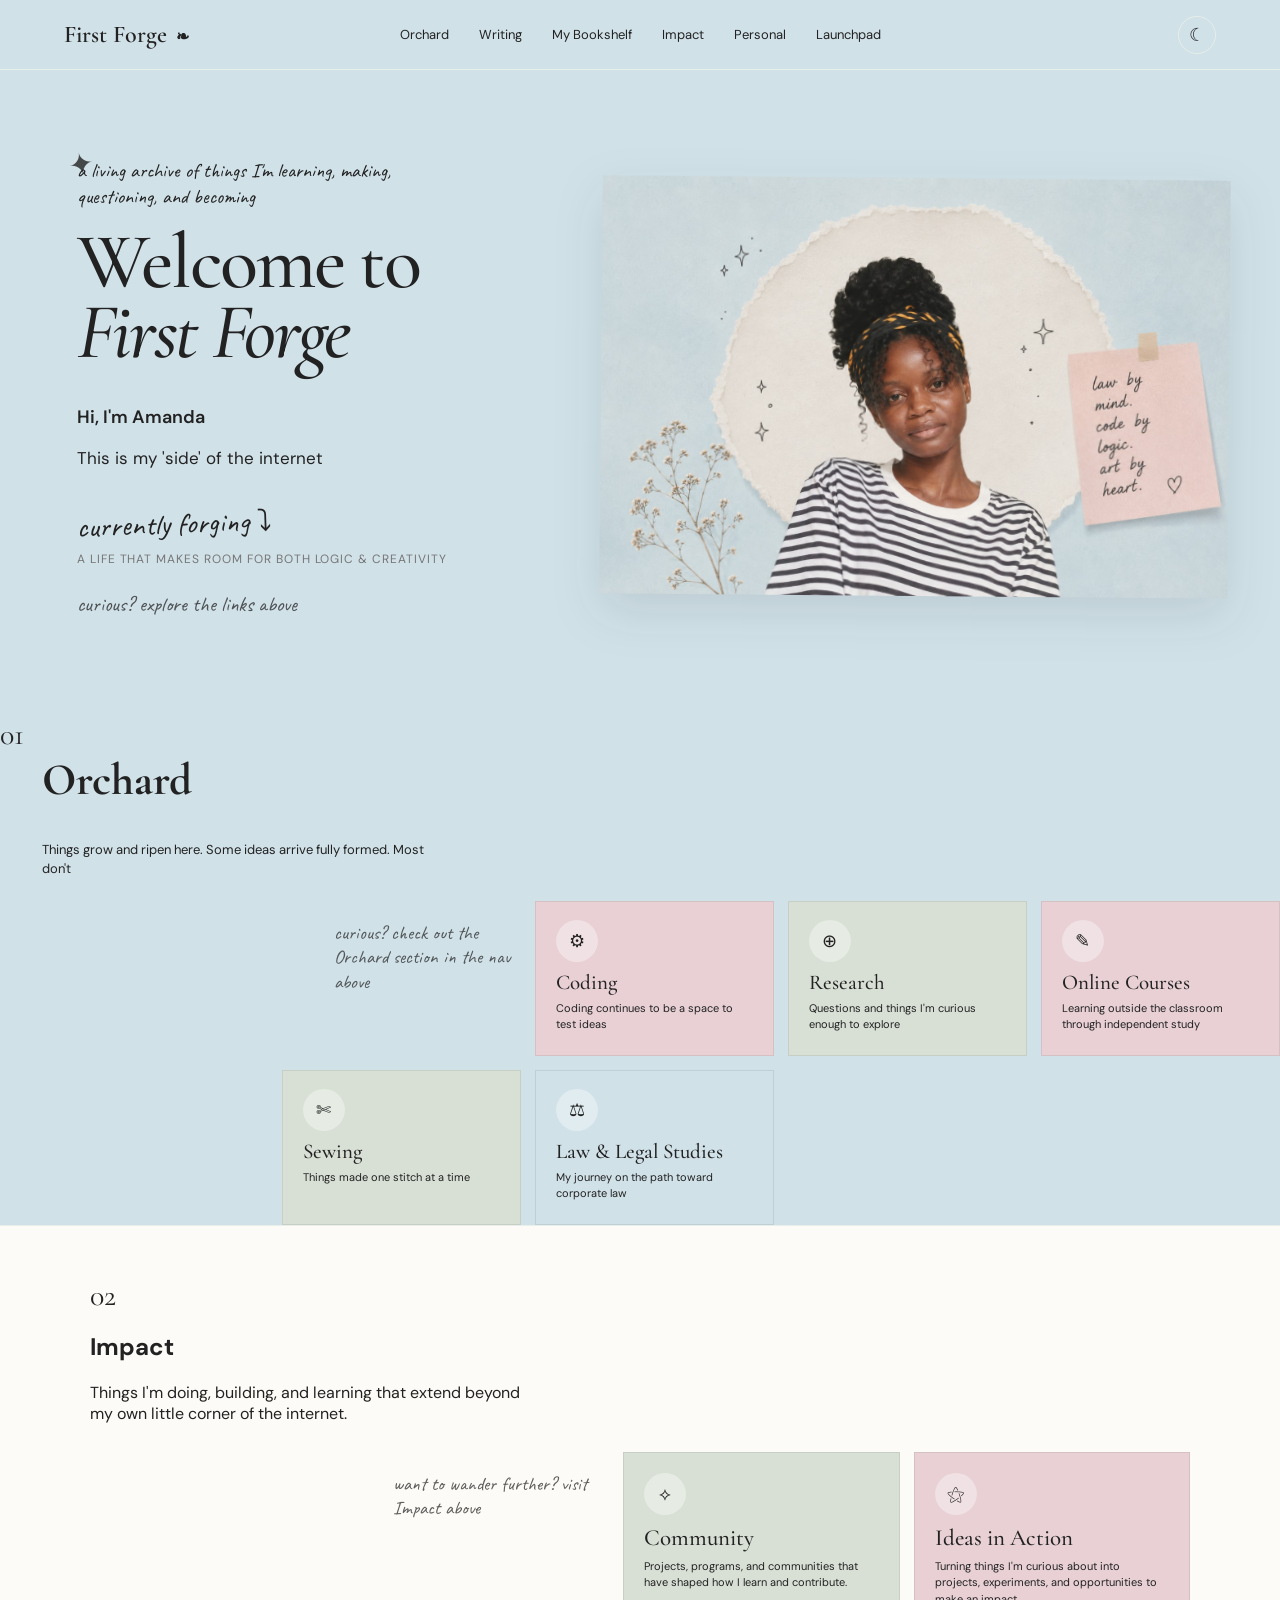
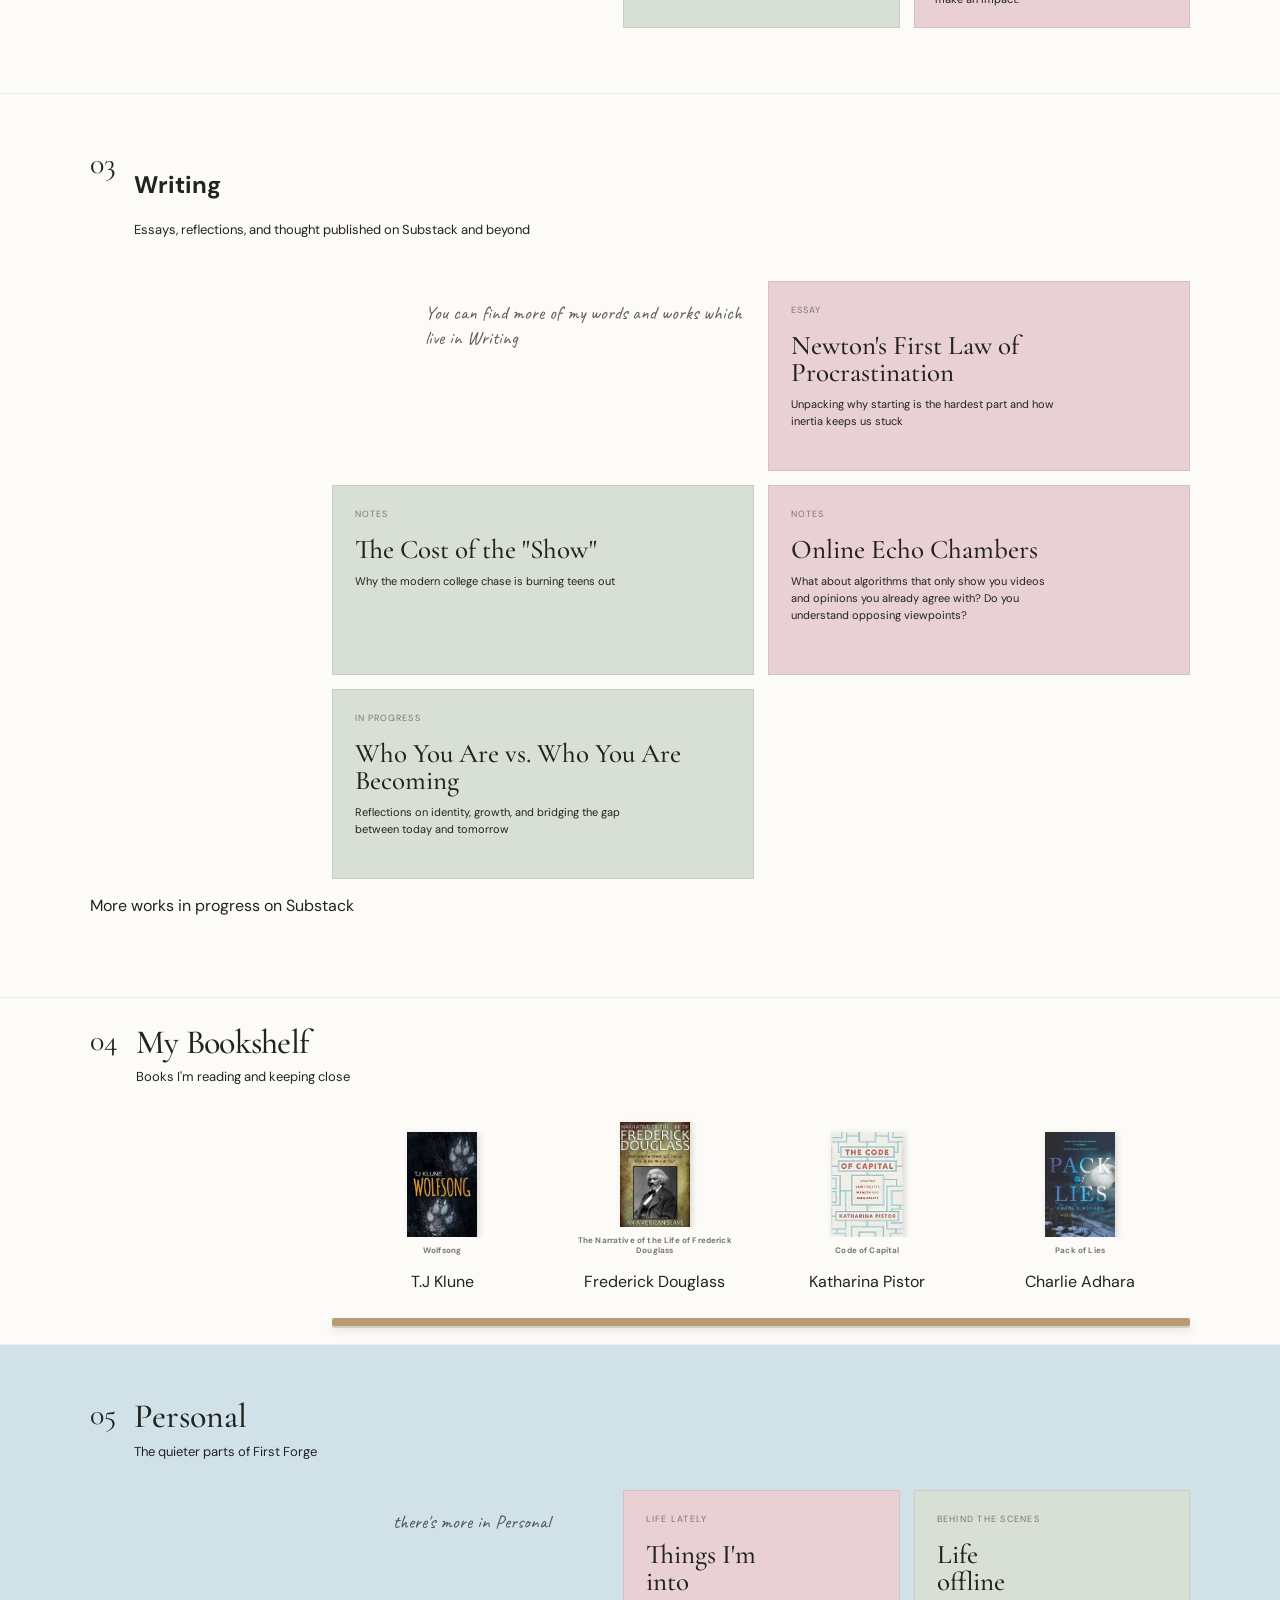
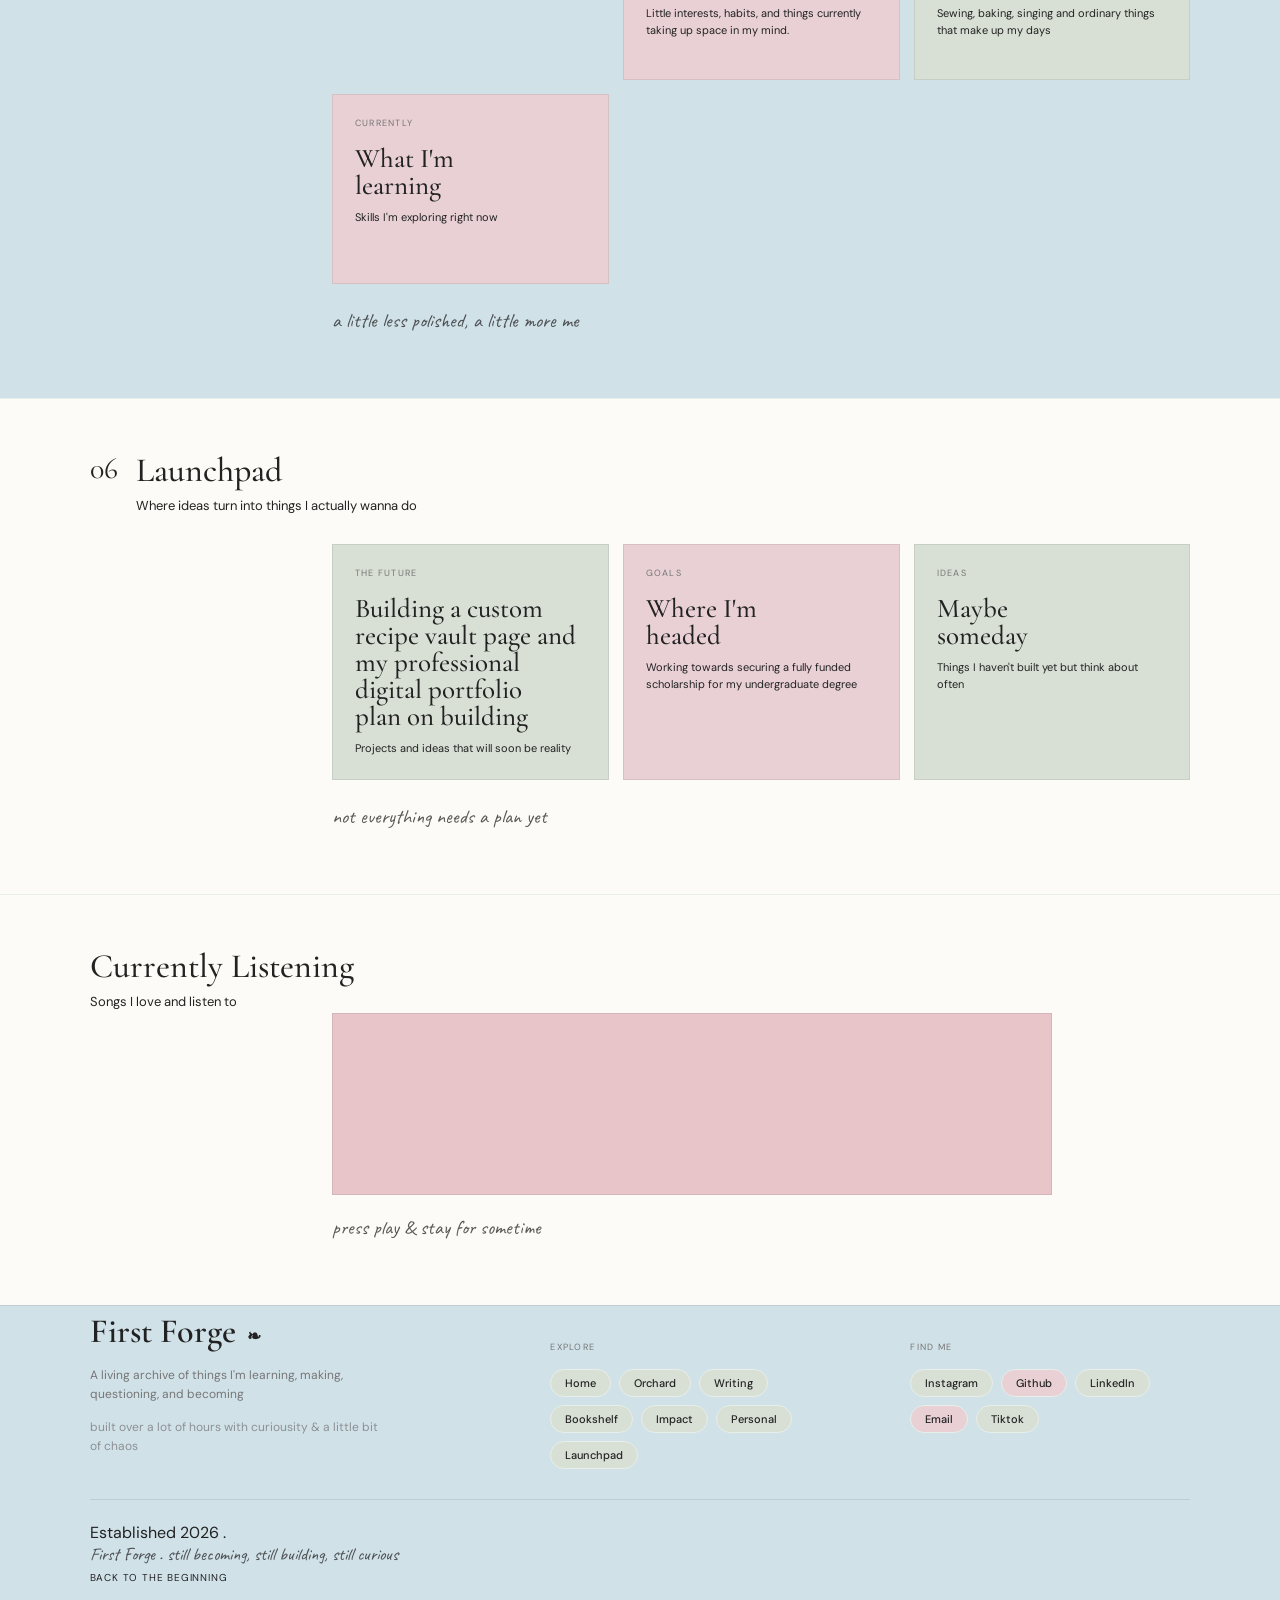
==== index.html @ 27b590c1 "Add footer bottom to 3 subpages files" ====
<!DOCTYPE html>
<html lang="en">
<head>
    <meta charset="UTF-8">
    <meta name="viewport" content="width=device-width, initial-scale=1.0">
    <title>First Forge - Amanda</title>
    
    <link rel="preconnect" href="https://fonts.googleapis.com">
    <link rel="preconnect"href="https://fonts.gstatic.com" crossorigin>
    <link href="https://fonts.googleapis.com/css2?family=Caveat:wght@400;500;600&family=Cormorant+Garamond:wght@400;500;600;700&family=DM+Sans:wght@400;500;600&family=Lora:ital,wght@0,400;0,500;1,400&display=swap" rel="stylesheet">
    
    <link rel="stylesheet" href="style.css">
</head>
<body class="home-page">

    <header class="site-header">
        <a href="#" class="logo" data-section="home">
            First Forge <span>❧</span>
        </a>

        <nav class="navigation">
            <a href="orchard.html">Orchard</a>
            <a href="writing.html">Writing</a>
            <a href="mybookshelf.html">My Bookshelf</a>
            <a href="impact.html">Impact</a>
            <a href="personal.html">Personal</a>
            <a href="launchpad.html">Launchpad</a>
        </nav>

        <button class="theme-toggle" id="theme-toggle" aria-label="Switch to dark mode">☾</button>
    </header>

    <main>
        <section class="hero page-section active" id="home">
           
            <div class="hero-content">
                    <span class="hero-star">✦</span>

                    <p class="hero-note">
                        a living archive of things I'm learning,
                        making, questioning, and becoming
                    </p>

                    <h1>
                        Welcome to <span>First Forge</span>
                    </h1>

                    <p class="intro">
                        Hi, I'm Amanda
                    </p>
                    

                    <p class="hero-description">
                        This is my 'side' of the internet
                    </p>

                    <p class="handwritten">currently forging ⤵ </p>  
                    <p class="forge-note"> a life that makes room for both logic &amp; creativity</p>
            
                         <p class="explore-note">
                            curious? explore the links above
                         </p>

                         </div>
                         
                         <div class="hero-visual">
                            <img 
                            src="assets/hero-image.png"
                            alt="Amanda"
                            class="hero-image">
            </div>
        </section>
        
            <div class="home-section-intro">
                <span class="section-number">01</span>

                <div class="orchard-heading">
                    <h2>Orchard</h2>
        <p>Things grow and ripen here. Some ideas arrive fully formed. Most don't</p>
    </div>
</div>

<div class="orchard-preview-grid">
<p class="section-nav-note">curious? check out the Orchard section in the nav above</p>

    <article class="orchard-preview-card card-coding">
        <div class="card-icon">⚙</div>
        <h3>Coding</h3>
        <p>Coding continues to be a space to test ideas</p>
    </article>

    <article class="orchard-preview-card card-research">
        <div class="card-icon">⊕</div>
        <h3>Research</h3>
        <p>Questions and things I'm curious enough to explore</p>
    </article>

    <article class="orchard-preview-card card-courses">
        <div class="card-icon">✎</div>
        <h3>Online Courses</h3>
        <p>
            Learning outside the classroom through independent study
        </p>
    </article>

    <article class="orchard-preview-card card-sewing">
        <div class="card-icon">✄</div>
        <h3>Sewing</h3>
        <p>Things made one stitch at a time</p>
    </article>

    <article class="orchard-preview-card card-law">
        <div class="card-icon">⚖</div>
        <h3>Law &amp; Legal Studies</h3>
        <p>My journey on the path toward corporate law</p>
    </article>
</div>

<section class="home-impact">
    <div class="impact-intro">
        <span class="section-number">02</span>

        <div class="impact-heading">
            <h2>Impact</h2>
            <p>
                Things I'm doing, building, and learning that
                extend beyond my own little corner of the internet.
            </p>
        </div>
    </div>

    <div class="impact-preview-grid">
        <p class="section-nav-note">want to wander further? visit Impact above</p>

        <article class="impact-preview-card">
            <div class="impact-icon">⟡</div>
            <h3>Community</h3>
            <p>
                Projects, programs, and communities that have
                shaped how I learn and contribute.
            </p>
        </article>

        <article class="impact-preview-card">
            <div class="impact-icon">⚝</div>
            <h3>Ideas in Action</h3>
            <p>
                Turning things I'm curious about into projects,
                experiments, and opportunities to make an impact.
            </p>
        </article>
    </div>
    </section>

    <section class="home-writing">
        <div class="writing-intro">
            <span class="section-number">03</span>
            <div class="writing-heading">
            <h2>Writing</h2>
            <p>Essays, reflections, and thought published on Substack and beyond</p>
        </div>
        </div>

        <div class="writing-preview">
            <p class="section-nav-note">
                You can find more of my words and works which live in Writing
            </p>
        <article class="writing-preview-card">
            <span class="writing-type">ESSAY</span>
            <h3>Newton's First Law of Procrastination</h3>
            <p>Unpacking why starting is the hardest part and how inertia keeps us stuck</p>
        </article>

        <article class="writing-preview-card">
            <span class="writing-type">NOTES</span>
            <h3>The Cost of the "Show"</h3>
            <p>Why the modern college chase is burning teens out</p>
        </article>

        <article class="writing-preview-card">
            <span class="writing-type">NOTES</span>
            <h3>Online Echo Chambers</h3>
            <p>What about algorithms that only show you videos and opinions you already agree with? Do you understand opposing viewpoints?</p>
        </article>

        <article class="writing-preview-card">
            <span class="writing-type">IN PROGRESS</span>
            <h3>Who You Are vs. Who You Are Becoming</h3>
            <p>Reflections on identity, growth, and bridging the gap between today and tomorrow</p>
        </article>
        </div>

    <p class="writing-note">
        More works in progress on Substack
    </p>
</section>

<section class="home-bookshelf">
    <div class="bookshelf-intro">
        <span class="section-number">04</span>

        <div class="bookshelf-heading">
            <h2>My Bookshelf</h2>
            <p>
                Books I'm reading and keeping close
            </p>
        </div>
    </div>

    <div class="bookshelf-display">
        <div class="bookshelf-books">
            <article class="book-card">
                <div class="book-cover">
                    <img src="assets/wolfsong.png" alt="Wolfsong by T.J Klune">
                </div>

                <div class="book-note">
                    <h3>Wolfsong</h3>
                    <p>T.J Klune</p>
                </div>
            </article>

            <article class="book-card">
                <div class="book-cover">
                    <img src="assets/the-narrative-of-frederick-douglass.png" alt="Federick Douglass">
                </div>

                <div class="book-note">
                    <h3>The Narrative of the Life of Frederick Douglass</h3>
                    <p>Frederick Douglass</p>
                </div>
            </article>

            <article class="book-card">
                <div class="book-cover">
                    <img src="assets/code-of-capital.png" alt="code of capital">
                </div>

                <div class="book-note">
                    <h3>Code of Capital</h3>
                    <p>Katharina Pistor</p>
                </div>
            </article>

            <article class="book-card">
                <div class="book-cover">
                    <img src="assets/pack-of-lies.png" alt="Pack of lies">
                </div>

                <div class="book-note">
                    <h3>Pack of Lies</h3>
                    <p>Charlie Adhara</p>
                </div>
            </article>
        </div>
    </div>
</section>

<section class="home-personal">
    <div class="personal-intro">
        <span class="section-number">05</span>

        <div class="personal-heading">
            <h2>Personal</h2>
            <p>
                The quieter parts of First Forge
            </p>
        </div>
    </div>

    <div class="personal-preview">
        <p class="section-nav-note">
            there's more in Personal
        </p>
        <article class="personal-preview-card">
            <span class="personal-label">LIFE LATELY</span>
            <h3>Things I'm<br>into</h3>

            <p>Little interests, habits, and things currently taking
                up space in my mind.
            </p>
        </article>

        <article class="personal-preview-card">
            <span class="personal-label">BEHIND THE SCENES</span>
            <h3>Life<br>offline</h3>

            <p>
                Sewing, baking, singing and ordinary things that make up my days
            </p>
        </article>

        <article class="personal-preview-card">
            <span class="personal-label">CURRENTLY</span>
            <h3>What I'm<br>learning</h3>

            <p>Skills I'm exploring right now</p>
        </article>

        </div>
        <p class="personal-note">
            a little less polished, a little more me
        </p>
    </section>

<section class="home-launchpad">
    <div class="launchpad-intro">
        <span class="section-number">06</span>

        <div class="launchpad-heading">
            <h2>Launchpad</h2>
            <p>
                Where ideas turn into things I actually wanna do
            </p>
        </div>
    </div>

    <div class="launchpad-preview">
        <article class="launchpad-preview-card">
            <span class="launchpad-label">THE FUTURE</span>
            <h3>Building a custom recipe vault page and my professional digital portfolio<br>plan on building</h3>

            <p>Projects and ideas that will soon be reality
            </p>
        </article>

        <article class="launchpad-preview-card">
            <span class="launchpad-label">GOALS</span>
            <h3>Where I'm<br>headed</h3>
            <p>
                Working towards securing a fully funded scholarship for my undergraduate degree
            </p>
        </article>

        <article class="launchpad-preview-card">
            <span class="launchpad-label">IDEAS</span>
            <h3>Maybe<br>someday</h3>
            <p>Things I haven't built yet but think about often</p>
        </article>

        </div>
        <p class="launchpad-note">
            not everything needs a plan yet
        </p>
    </section>

    <section class="home-listening">
       <div class="listening-heading">
        <h2>Currently Listening</h2>
        <p>Songs I love and listen to</p>
       </div>

        <div class="spotify-player">
            <iframe src="https://open.spotify.com/embed/playlist/53hR78uEsa4N02iKjERdUa?utm_source=generator&si=5cdb3fdf7288445a" width="100%" height="152" frameBorder="0" allowfullscreen="" allow="autoplay; clipboard-write; encrypted-media; fullscreen; picture-in-picture" loading="lazy"></iframe>
        </div>

        <p class="listening-note">
            press play &amp; stay for sometime
        </p>
    </section>
</main>

    <footer class="site-footer">
        <div class="footer-main">
            <div class="footer-brand">
                <a href="#" class="footer-logo" data-section="home">
                    First Forge <span>❧</span>
                </a>

                <p>A living archive of things I'm learning, making, questioning, 
                    and becoming
                </p>

                <p class="footer-handwritten">
                built over a lot of hours with curiousity &amp; a little bit of chaos
            </p>
            </div>

            <div class="footer-links">
                <div class="footer-column">
                    <span class="footer-label">EXPLORE</span>
        
            <nav class="footer-navigation"> 
                <a href="index.html">Home</a> 
                <a href="orchard.html">Orchard</a> 
                <a href="writing.html">Writing</a> 
                <a href="mybookshelf.html">Bookshelf</a> 
                <a href="impact.html">Impact</a> 
                <a href="personal.html">Personal</a>
                <a href="launchpad.html">Launchpad</a> 
            </nav>
        </div>
        <div class="footer-column">
            <span class="footer-label">FIND ME</span>
            <nav class="footer-socials">
                <a href="https://www.instagram.com/amy74012?igsi=dDlhajNseTZkb3Fk" target="_blank" rel="noopener noreferrer">Instagram</a>
                <a href="https://github.com/Amanda101322" target="_blank" rel="noopener noreferrer">Github</a>
                <a href="https://www.linkedin.com/in/amanda-edet-337329401/" target="_blank" rel="noopener noreferrer">LinkedIn</a>
                <a href="mailto:edetamanda841@gmail.com" target="_blank" rel="noopener noreferrer">Email</a>
                <a href="https://www.tiktok.com/@cutie._.amy3?_r=1&_t=ZS-9896tM3rSbd" target="_blank" rel="noopener noreferrer">Tiktok</a>
            </nav>
        </div>
        </div>
        </div>

        <div class="footer-bottom">

            <div class="footer-established">
                <span>Established 2026</span>
                <span>.</span>
            <p>First Forge . still becoming, still building, still curious</p>

            <a href="#" class="footer-top" data-section="home">Back to the beginning</a>
        </div>
    </footer>
                  
    <script src="script.js"></script>

</body>
</html>
---- style.css ----
:root {
    --background: #FDFBF7;
    --text: #222222;
    --muted-text: #767676;
    --blue: #D0E1E8;
    --sage: #D8E0D5;
    --rose: #E8D0D5;
    --border: #e8eee9;
    --card-background: #F7F3ED;
}

body.dark-theme {
    --background: #202322;
    --text: #F4F0E8;
    --muted-text: #B8B8AE;
    --blue: #29373B;
    --sage: #3D4639;
    --rose: #493A3D;
    --border: rgba(244, 240, 232, 0.12);
    --card-background: #292C2A;
}
* {
    box-sizing: border-box;
}

html {
    scroll-behavior: smooth;
}
body {
    margin: 0;
    background-color: var(--background);
    color:var(--text);
    font-family: "DM Sans", serif;
    transition: background-color 0.3s ease, color 0.3s ease;
}

a {
    color: inherit;
}

img {
    max-width: 100%;
}

.theme-toggle {
    width: 38px;
    height: 38px;
    border: 1px solid var(--border);
    border-radius: 50%;
    background: transparent;
    color: var(--text);
    font-family: "DM Sans", sans-serif;
    font-size: 18px;
    cursor: pointer;
    display: flex;
    align-items: center;
    justify-content: center;
    transition: background-color 0.2s ease, transform 0.2s ease;
}

.theme-toggle:hover {
    background-color: rgba(255, 255, 255, 0.25);
    transform: rotate(8deg);
}

.site-header {
    height: 70px;
    padding: 0 5%;
    display: flex;
    align-items: center;
    justify-content: space-between;
    border-bottom: 1px solid var(--border);
    background-color: var(--blue);
    backdrop-filter: blur(8px);
    -webkit-backdrop-filter: blur(8px);
}


.logo {
    font-family: "Cormorant Garamond", serif;
    font-size: 24px;
    font-weight: 600;
    color: var(--text);
    text-decoration: none;
    white-space: nowrap;
}

.logo span {
    font-size: 16px;
    margin-left: 3px;
}

.navigation {
    position: absolute;
    left: 50%;
    transform: translateX(-50%);
    display: flex;
    align-items: center;
    gap: 30px;
}

.navigation a {
    position: relative;
    font-family: "DM Sans", sans-serif;
    font-size: 13px;
    color: var(--text);
    text-decoration: none;
    transition: opacity 0.2s ease, transform 0.2s ease;
}

.navigation a:hover {
    opacity: 0.6;
    text-decoration: underline;
    text-underline-offset: 6px;
}

.home-page {
    background-color: var(--blue);
}

.hero {
    min-height: calc(80vh - 70px);
    padding: 35px 6% 50px;
    display: grid;
    grid-template-columns: 0.85fr 1.15fr;
    align-items: center;
    gap: 35px;
    overflow: hidden;
    background-color: transparent;
}

.hero-content {
    position: relative;
    width: 100%;
    max-width: 500px;
    justify-self: end;
}

.hero-star {
    position: absolute;
    top: -11px;
    left: -8px;
    z-index: 5;
    font-family: "Cormorant Garamond", serif;
    font-size: 30px;
    transform: rotate(-12deg);
    opacity: 0.8;
}
.hero-note {
    max-width: 390px;
    margin: 0 0 18px;
    font-family: "Caveat", cursive;
    font-size: 20px;
    line-height: 1.3;
}

.hero h1 {
    margin: 0;
    font-family: "Cormorant Garamond", serif;
    font-size: clamp(58px, 6.15vw, 92px);
    font-weight: 500;
    line-height: 0.88;
    letter-spacing: -0.03em;
}

.hero h1 span {
    display: block;
    font-style: italic;
}

.intro {
    margin: 38px 0 0;
    font-family: "DM Sans", sans-serif;
    font-size: 18px;
    font-weight: 600;
}

.hero-description {
    max-width: 500px;
    margin: 14px 0 0;
    font-size: 17px;
    line-height: 1.8;
}

.handwritten {
    width: fit-content;
    font-family: "Caveat", cursive;
    font-size: 30px;
    margin: 34px 0 5px;
    transform: rotate(-2deg);
    transform-origin: left center;
}

.forge-note {
    font-family: "DM Sans", sans-serif;
    font-size: 12px;
    letter-spacing: 0.08em;
    text-transform: uppercase;
    color: var(--muted-text);
    margin: 0;
}

.explore-note {
    font-family: "Caveat", cursive;
    font-size: 21px;
    margin: 24px 0 0;
    opacity: 0.75;
}

.hero-visual {
    position: relative;
    display: flex;
    justify-content: center;
    align-items: center;
    width: 100%;
    overflow: visible;
    transform: translateX(25px);
}

.hero-image {
    width: 760px;
    max-width: 100%;
    height: auto;
    display: block;
    object-fit: contain;
    transform: rotate(0.5deg);
    filter: drop-shadow(0 18px 24px rgba(34, 34, 34, 0.10));
}

.home-section-intro,
.writing-intro,
.bookshelf-intro,
.personal-intro,
.launchpad-intro {
    display: flex;
    align-items: flex-start;
    gap: 18px;
}

.orchard {
    padding: 70px 8% 120px;
    background-color: var(--background);
}

.section-heading {
    max-width: 650px;
    margin-bottom: 60px;
}

.section-label {
    font-family: "DM Sans", sans-serif;
    font-size: 12px;
    letter-spacing: 0.12em;
    text-transform: uppercase;
    color: var(--muted-text);
    margin: 0 0 18px;
}

.section-heading h2 {
    font-family: "Cormorant Garamond", serif;
    font-size: clamp(55px, 7vw, 90px);
    font-weight: 500;
    line-height: 0.9;
    letter-spacing: -0.032em;
}

.section-heading h2 span {
    display: block;
    font-style: italic;
}

.section-intro {
    max-width: 520px;
    font-size: 17px;
    line-height: 1.8;
    margin: 28px 0 0;
}

.orchard-grid {
    display: grid;
    grid-template-columns: repeat(6, 1fr);
    gap: 14px;
}

.orchard-card {
    min-height: 230px;
    padding: 32px;
    box-sizing: border-box;
    background-color: #F7F3ED;
    border: 1px solid rgba(55, 55, 45, 0.10);
    border-radius: 0;
}

.orchard-card:nth-child(1),
.orchard-card:nth-child(2),
.orchard-card:nth-child(3) {
    grid-column: span 2;
}

.orchard-card:nth-child(4),
.orchard-card:nth-child(5) {
    grid-column: span 3;

}

.orchard-card:nth-child(1) {
    background-color: var(--sage);
}
.orchard-card:nth-child(2) {
    background-color: var(--rose);
}

.orchard-card:nth-child(3) {
    background-color: var(--sage);
}

.orchard-card:nth-child(4) {
    background-color: var(--rose);
}

.orchard-card:nth-child(5) {
    background-color: var(--sage);
}
.orchard-card h3 {
    font-family: "Cormorant Garamond", serif;
    font-size: 36px;
    font-weight: 500;
    line-height: 1;
    margin: 0 0 16px;
    letter-spacing: -0.02em;
}

.orchard-card p {
    max-width: 430px;
    font-size: 15px;
    line-height: 1.7;
    margin: 0;
}

.project-list {
    margin-top: 28px;
    display: grid;
    gap: 0;
}

.project-item {
    padding: 18px 0;
    border-top: 1px solid rgba(55, 55, 45, 0.12);
}

.project-item h4 {
    font-family: "Cormorant Garamond", serif;
    font-size: 24px;
    font-weight: 600;
    line-height: 1.1;
    margin: 0 0 7px;
}

.project-item p {
    max-width: 430px;
    font-size: 14px;
    line-height: 1.6;
    margin: 0;
}

.writing {
    padding: 70px 8% 120px;
}

.writing.section-heading {
    max-width: 700px;
}

.writing.section-heading h2 {
    max-width: 600px;
}

.section.section-intro {
    max-width: 560px;
}

.bookshelf {
    padding: 70px 8% 120px;
}

.book-shelf.section-heading {
    max-width: 700px;
}

.bookshelf.section-heading h2 {
    max-width: 600px;
}

.bookshelf.section-intro {
    max-width: 560px;
}

.home-orchard {
    position: relative;
    padding: 28px 7% 48px;
    background-color: transparent;
    border-top: 1px solid var(--border);
}

.home-section-intro {
    margin-bottom: 22px;
}

.section-number {
    font-family: "Cormorant Garamond", serif;
    font-size: 30px;
    line-height: 1;
    flex-shrink: 0;
}

.home-section-intro > div {
    flex-shrink: 0;
    font-family: "Cormorant Garamond", serif;
    font-size: 30px;
    line-height: 1;
}

.home-section-intro p,
.writing-heading p,
.bookshelf-heading p,
.personal-heading p,
.launchpad-heading p,
.listening-heading p {
    font-family: "DM Sans", sans-serif;
    font-size: 13px;
    line-height: 1.55;
}

.home-section-intro p{
    font-family: "DM Sans", sans-serif;
    font-size: 13px;
    line-height: 1.5;
    margin: 0;
    max-width: 390px;
}

.orchard-preview-grid {
    display: grid;
    grid-template-columns: repeat(4, 1fr);
    gap: 14px;
    margin-left: 22%;
}

.orchard-preview-card {
    min-height: 155px;
    padding: 18px 20px;
    border-radius: 0;
    border: 1px solid rgba(55, 55, 45, 0.10);
    display: flex;
    flex-direction: column;
    position: relative;
}

.orchard-preview-card:nth-child(1) {
    background-color: var(--sage);
}

.orchard-preview-card:nth-child(2) {
    background-color: var(--rose);
}

.orchard-preview-card:nth-child(3) {
    background-color: var(--sage);
}

.orchard-preview-card:nth-child(4) {
    background-color: var(--rose);
}

.orchard-preview-card:nth-child(5) {
    background-color: var(--sage);
}

.card-icon {
    width: 42px;
    height: 42px;
    flex-shrink: 0;
    border-radius: 50%;
    display: flex;
    align-items: center;
    justify-content: center;
    background-color: rgba(255, 255, 255, 0.35);
    font-family: "DM Sans", sans-serif;
    font-size: 18px;
    margin-bottom: 10px;
}

.orchard-preview-card h3 {
    font-family: "Cormorant Garamond", serif;
    font-size: 21px;
    font-weight: 500;
    line-height: 1.05;
    margin: 0 0 7px;
}

.orchard-preview-card p {
    font-family: "DM Sans", sans-serif;
    font-size: 11px;
    line-height: 1.45;
    margin: 0;
    max-width: 190px;
}

.section-nav-note {
    margin: 20px 0 0 22%;
    font-family: "Caveat", cursive;
    font-size: 19px;
    line-height: 1.3;
    opacity: 0.72;
}

.home-impact {
    position: relative;
    padding: 55px 7% 65px;
    background-color: var(--background);
    border-top: 1px solid var(--border);
}

.impact-intro {
    margin-bottom: 28px;
}

.impact-heading h2
.writing-heading h2,
.personal-heading h2,
.launchpad-heading h2,
.listening-heading h2 {
    font-family: "Cormorant Garamond", serif;
    font-size: 34px;
    font-weight: 500;
    line-height: 1;
    margin: 0 0 8px;
}

.impact-heading p {
    max-width: 430px;
    margin: 0;
}

.impact-preview-grid {
    display: grid;
    grid-template-columns: repeat(3, 1fr);
    gap: 14px;
    margin-left: 22%;
}

.impact-preview-card {
    min-height: 175px;
    padding: 20px;
    border: 1px solid rgba(55, 55, 45, 0.10);
    display: flex;
    flex-direction: column;
    position: relative;
}

.impact-preview-card:nth-child(odd) {
    background-color: var(--rose);
}

.impact-preview-card:nth-child(even) {
    background-color: var(--sage);
}

.impact-icon {
    width: 42px;
    height: 42px;
    display: flex;
    align-items: center;
    justify-content: center;
    margin-bottom: 12px;
    background-color: rgba(255, 255, 255, 0.35);
    border-radius: 50%;
    font-size: 18px;
}

.impact-preview-card h3 {
    font-family: "Cormorant Garamond", serif;
    font-size: 23px;
    font-weight: 500;
    line-height: 1;
    margin: 0 0 8px;
}

.impact-preview-card p {
    max-width: 230px;
    font-family: "DM Sans", sans-serif;
    font-size: 11px;
    line-height: 1.5;
    margin: 0;
}

@media (max-width: 1000px) {
    .navigation {
        gap: 18px;
    }

    .hero {
        grid-template-columns: 1fr 1fr;
        padding-left: 5%;
        padding-right: 5%;
    }

    .hero-image {
        width: 650px;
    }

    .orchard-preview-grid {
        margin-left: 10%;
    }
}

@media (max-width: 760px) {
    .site-header {
        height: auto;
        min-height: 70px;
        padding: 16px 5%;
        flex-wrap: wrap;
        gap: 15px;
    }

    .navigation {
        width: 100%;
        justify-content: flex-start;
        gap: 16px;
        overflow-x: auto;
        padding-bottom: 3px;
        position: static;
    }

    .navigation a {
        flex-shrink: 0;
    }

    .hero {
        min-height: calc(100vh - 70px);
        grid-template-columns: 1fr;
        padding: 55px 7% 70px;
        gap: 45px;
    }

    .hero-visual {
        transform: none;
        justify-content: center;
    }

    .hero-image {
        width: 100%;
        max-width: 650px;
    }

    .home-section-intro,
    .writing-intro,
    .bookshelf-intro,
    .personal-intro,
    .launchpad-intro {
        flex-wrap: wrap;
    }

    .bookshelf-books {
        grid-template-columns: repeat(2, 1fr);
    }

    .bookshelf-display {
        margin-left: 0;
        margin-top: 0;
    }

    .writing-note,
    .personal-note,
    .launchpad-note,
    .listening-note,
    .section-nav-note {
        margin-left: 0;
    }

    .home-orchard {
        padding-left: 7%;
        padding-right: 7%;
    }

    .orchard-preview-grid {
        grid-template-columns: repeat(2, 1fr);
        margin-left: 0;
    }

    .impact-preview-grid,
    .writing-preview,
    .personal-preview,
    .launchpad-preview {
        grid-template-columns: 1fr;
        margin-left: 0;
    }

    .orchard-grid {
        grid-template-columns: 1fr;
    }

    .orchard-card:nth-child(1),
    .orchard-card:nth-child(2),
    .orchard-card:nth-child(3),
    .orchard-card:nth-child(4),
    .orchard-card:nth-child(5) {
        grid-column: auto;
    }

    .impact-preview-grid {
        grid-template-columns: 1fr;
        margin-left: 0;
    }

    .writing-preview {
        grid-template-columns: 1fr;
        margin-left: 0;
    }

    .bookshelf-preview {
        grid-template-columns: 1fr;
        margin-left: 0;
    }

    .bookshelf-books {
        grid-template-columns: repeat(2, 1fr);
    }

    .personal-preview {
        grid-template-columns: 1fr;
        margin-left: 0;
    }

    .full-category-grid,
    .impact-full-grid,
    .personal-full-grid,
    .launchpad-full-grid,
    .writer-page-grid {
        grid-template-columns: 1fr;
    }

    .bookshelf-full-grid {
        grid-template-columns: repeat(2, 1fr);
    }
    .footer-main {
        flex-direction: column;
        gap: 35px;
    }

    .footer-navigation {
        width: 100%;
        column-gap: 45px;
    }

    .footer-bottom {
        flex-direction: column;
        align-items: flex-start;
        gap: 15px;
    }

    .spotify-player {
        margin-left: 0;
        padding: 10px;
    }

    .footer-links {
        width: 100%;
        gap: 55px;
    }

    .footer-navigation, 
    .footer-socials {
        gap: 10px;
    }

    .footer-bottom {
        flex-direction: column;
        align-items: flex-start;
        gap: 15px;
    }
}

.home-writing {
    position: relative;
    padding: 55px 7% 65px;
    background-color: var(--background);
    border-top: 1px solid var(--border);
}

.writing-intro {
    margin-bottom: 28px;
}

.writing-heading {
    flex-shrink: 0;
}

.writing-preview {
    display: grid;
    grid-template-columns: repeat(2, 1fr);
    gap: 14px;
    margin-left: 22%;
}

.writing-preview-card {
    min-height: 190px;
    padding: 22px;
    border: 1px solid rgba(55, 55, 45, 0.10);
    background-color: #F7F3ED;
    display: flex;
    flex-direction: column;
}

.writing-preview-card:nth-child(odd) {
    background-color: var(--sage);
}

.writing-preview-card:nth-child(even) {
    background-color: var(--rose);
}

.writing-preview-card:nth-child(odd) {
    background-color: var(--sage);
}

.writing-preview-card:nth-child(even) {
    background-color: var(--rose);
}

.personal-preview-card:nth-child(odd),
.launchpad-preview-card:nth-child(odd) {
    background-color: var(--sage);
}

.personal-preview-card:nth-child(even),
.launchpad-preview-card:nth-child(even) {
    background-color: var(--sage);
}

.writing-type {
    font-family: "DM Sans", sans-serif;
    font-size: 9px;
    letter-spacing: 0.12em;
    color: var(--muted-text);
    margin-bottom: 16px;
}

.writing-preview-card h3 {
    font-family: "Cormorant Garamond", serif;
    font-size: 27px;
    font-weight: 500;
    line-height: 1;
    margin: 0 0 10px;
}

.writing-preview-card p {
    max-width: 270px;
    font-family: "DM Sans", sans-serif;
    font-size: 11px;
    line-height: 1.55;
    margin: 0;
}

.home-bookshelf {
    position: relative;
    padding: 28px 7% 18px;
    background-color: var(--background);
    border-top: 1px solid var(--border);
    overflow: hidden;
}

.bookshelf-intro {
    margin-bottom: 10px;
}

.bookshelf-heading {
    flex-shrink: 0;
}

.bookshelf-heading h2 {
    font-family: "Cormorant Garamond", serif;
    font-size: 34px;
    font-weight: 500;
    line-height: 1;
    margin: 0 0 7px;
    letter-spacing: -0.02em;
}

.bookshelf-heading p {
    max-width: 360px;
    margin: 0;
}

.bookshelf-display {
    position: relative;
    margin-left: 22%;
    margin-top: -48px;
    padding-top: 58px;
}

.bookshelf-books {
    position: relative;
    width: 100%;
    display: grid;
    grid-template-columns: repeat(4, 1fr);
    gap: 8px;
    align-items: end;
    margin: 0 auto;
    padding: 0 8px 13px;
}

.bookshelf-books::after {
    content: "";
    position: absolute;
    left: 0%;
    right: 0%;
    bottom: 0;
    height: 8px;
    background-color: #B69B73;
    border-radius: 2px;
    box-shadow: 
        0 2px 0 rgba(80, 60, 40, 0.18),
        0 5px 8px rgba(34, 34, 34, 0.10);
    z-index: 0;
}

.book-card {
    position: relative;
    z-index: 1;
    min-width: 0;
    padding: 0 6px;
    background: transparent;
    align-items: center;
    border: none;
    display: flex;
    flex-direction: column;
}

.book-cover {
    display: flex;
    height: 120px;
    width: 100%;
    align-items: flex-end;
    justify-content: center;
    overflow: hidden;
    background-color: transparent;
}

.book-cover img {
    width: auto;
    height: 105px;
    display: block;
    max-width: 72px;
    object-fit: cover;
    box-shadow: 2px 2px 6px rgba(34, 34, 34, 0.16);
    transform: transform 0.2s ease;
    box-shadow: 0.2s ease;
}

.book-note {
    position: relative;
    width: 100%;
    text-align: center;
    min-height: 72px;
    padding: 8px 4px 5px;
    text-align: center;
}

.book-note h3 {
    margin: 0 0 6px;
    font-family: "DM Sans", sans-serif;
    font-size: 8px;
    color: var(--muted-text);
    letter-spacing: 0.02em;
}

.book-card:hover .book-cover img {
    transform: translateY(-4px) rotate(-1deg);
    box-shadow: 3px 6px 9px rgba(34, 34, 34, 0.20);
}
.bookshelf-note {
    margin: 5px 0  0 22%;
    font-family: "Caveat", cursive;
    font-size: 18px;
    line-height: 1;
    opacity: 0.78;
    transform: rotate(-1deg);
}

.home-personal {
    position: relative;
    padding: 55px 7% 65px;
    background-color: transparent;
    border-top: 1px solid var(--border);
}

.personal-intro {
    margin-bottom: 28px;
}

.personal-heading {
    flex-shrink: 0;
}

.personal-heading h2 {
    font-family: "Cormorant Garamond", serif;
    font-size: 34px;
    font-weight: 500;
    line-height: 1;
    margin: 0 0 8px;
}

.personal-heading p {
    max-width: 430px;
    font-family: "DM Sans", sans-serif;
    font-size: 13px;
    line-height: 1.55;
    margin: 0;
}

.personal-preview {
    display: grid;
    grid-template-columns: repeat(3, 1fr);
    gap: 14px;
    margin-left: 22%;
}

.personal-preview-card {
    min-height: 190px;
    padding: 22px;
    border: 1px solid rgba(55, 55, 45, 0.10);
    display: flex;
    flex-direction: column;
}

.personal-preview-card:nth-child(odd) {
    background-color: var(--sage);
}

.personal-preview-card:nth-child(even) {
    background-color: var(--rose);
}

.personal-preview-card:nth-child(3) {
    background-color: var(--sage);
}

.personal-label {
    font-family: "DM Sans", sans-serif;
    font-size: 9px;
    letter-spacing: 0.12em;
    color: var(--muted-text);
    margin-bottom: 16px;
}

.personal-preview-card h3 {
    font-family: "Cormorant Garamond", serif;
    font-size: 27px;
    font-weight: 500;
    line-height: 1;
    margin: 0 0 10px;
}

.personal-preview-card p {
    max-width: 250px;
    font-family: "DM Sans", sans-serif;
    font-size: 11px;
    line-height: 1.55;
    margin: 0;
}

.personal-note {
    margin: 24px 0 0 22%;
    font-family: "Caveat", cursive;
    font-size: 20px;
    opacity: 0.75;
}

.home-launchpad {
    position: relative;
    padding: 55px 7% 65px;
    background-color: var(--background);
    border-top: 1px solid var(--border);
}

.launchpad-intro {
    display: flex;
    align-items: flex-start;
    gap: 18px;
    margin-bottom: 28px;
}

.launchpad-heading {
    flex-shrink: 0;
}

.launchpad-heading h2 {
    font-family: "Cormorant Garamond", serif;
    font-size: 34px;
    font-weight: 500;
    line-height: 1;
    margin: 0 0 8px;
}

.launchpad-heading p {
    max-width: 430px;
    font-family: "DM Sans", sans-serif;
    font-size: 13px;
    line-height: 1.55;
    margin: 0;
}

.launchpad-preview {
    display: grid;
    grid-template-columns: repeat(3, 1fr);
    gap: 14px;
    margin-left: 22%;
}

.launchpad-preview-card {
    min-height: 190px;
    padding: 22px;
    border: 1px solid rgba(55, 55, 45, 0.10);
    display: flex;
    flex-direction: column;
}

.launchpad-preview-card:nth-child(odd) {
    background-color: var(--sage);
}

.launchpad-preview-card:nth-child(even) {
    background-color: var(--rose);
}

.launchpad-preview-card:nth-child(odd) {
    background-color: var(--sage);
}

.launchpad-label {
    font-family: "DM Sans", sans-serif;
    font-size: 9px;
    letter-spacing: 0.12em;
    color: var(--muted-text);
    margin-bottom: 16px;
}

.launchpad-preview-card h3 {
    font-family: "Cormorant Garamond", serif;
    font-size: 27px;
    font-weight: 500;
    line-height: 1;
    margin: 0 0 10px;
}

.launchpad-preview-card p {
    max-width: 250px;
    font-family: "DM Sans", sans-serif;
    font-size: 11px;
    line-height: 1.55;
    margin: 0;
}

.launchpad-note {
    margin: 24px 0 0 22%;
    font-family: "Caveat", cursive;
    font-size: 20px;
    opacity: 0.75;
}

.section-nav-note {
    margin: 20px 0 0 22%;
    font-family: "Caveat", cursive;
    font-size: 19px;
    line-height: 1.3;
    opacity: 0.72;
}
@media (max-width: 500px) {
    .logo {
        font-size: 27px;
    }

    .navigation {
        gap: 14px;
    }

    .navigation a {
        font-size: 12px;
    }

    .hero {
        padding-top: 45px;
    }

    .hero h1 {
        font-size: clamp(52px, 15vw, 72px);
    }

    .hero-note {
        font-size: 21px;
    }

    .orchard-preview-grid {
        grid-template-columns: 1fr;
    }

    .orchard-preview-card {
        min-height: 170px;
    }

    .writing-intro,
    .bookshelf-intro {
        gap: 12px;
    }

    .writing-heading h2,
    .bookshelf-heading h2 {
        font-size: 30px;
    }

    .bookshelf-books {
        grid-template-columns: repeat(2, 1fr);
    }

    .bookshelf-note {
        margin-left: 0;
    }

    .site-footer {
        padding: 35px 7% 20px;
    }

    .footer-navigation {
        column-gap: 30px;
    }

    .footer-logo {
        font-size: 30px;
    }

    .bookshelf-full-grid {
        grid-template-columns: 1fr;
    }

    .full-category-card,
    .impact-full-card,
    .personal-full-card,
    .launchpad-full-card,
    .writing-full-card {
        padding: 28px;
    }
}

.site-footer {
    padding: 5px 7% 28px;
    background-color: var(--blue);
    border-top: 1px solid rgba(34, 34, 34, 0.10);
}

.footer-main {
    display: flex;
    justify-content: space-between;
    align-items: flex-start;
    gap: 60px;
    padding-bottom: 30px;
}

.footer-brand {
    max-width: 330px;
}

.footer-logo {
    font-family: "Cormorant Garamond", serif;
    font-size: 34px;
    font-weight: 600;
    color: var(--text);
    text-decoration: none;
}

.footer-logo span {
    font-size: 17px;
    margin-left: 3px;
}

.footer-brand p {
    max-width: 300px;
    margin: 14px 0 0;
    font-family: "DM Sans", sans-serif;
    font-size: 12px;
    line-height: 1.6;
    color: var(--muted-text);
}

.footer-navigation a:hover {
    text-decoration: underline;
    text-underline-offset: 5px;
}

.footer-top {
    font-family: "DM Sans", sans-serif;
    font-size: 10px;
    letter-spacing: 0.08em;
    text-transform: uppercase;
    color: var(--text);
    text-decoration: none;
}

.footer-top:hover {
    text-decoration: underline;
    text-underline-offset: 5px;
}

.footer-bottom {
    padding-top: 22px;
    border-top: 1px solid rgba(34, 34, 34, 0.10);
    display: flex;
    justify-content: space-between;
    align-items: center;
    gap: 30px;
}

.footer-bottom p {
    margin: 0;
    font-family: "Caveat", cursive;
    font-size: 18px;
    opacity: 0.75;
}

.footer-links {
    display: flex;
    gap: 80px;
}

.footer-column {
    display: flex;
    flex-direction: column;
    gap: 16px;
}

.footer-column:last-child {
    margin-top: 30px;
}

.footer-column:first-child {
    margin-top: 30px;
}
.footer-navigation, 
.footer-socials {
    display: flex;
    flex-wrap: wrap;
    gap: 8px;
    max-width: 280px;
}

.footer-navigation a,
.footer-socials a {
    display: inline-flex;
    align-items: center;
    padding: 6px 14px;
    background-color: var(--sage);
    border: 1px solid var(--border);
    border-radius: 20px;
    font-family: "DM Sans", sans-serif;
    font-size: 11px;
    font-weight: 500;
    color: var(--text);
    text-decoration: none;
    transition: transform 0.2s ease, background-color 0.2s ease, box-shadow 0.2s ease;
}

.footer-navigation a:hover,
.footer-socials a:hover{
    opacity: 1;
    transform: translateY(-2px);
    box-shadow: 0 4px 8px rgba(0, 0, 0, 0.08);
}

.footer-socials a:nth-child(even) {
    background-color: var(--rose);
}

.footer-handwritten {
    margin: 16px 0 0;
    font-family: "Caveat", cursive;
    font-size: 17px;
    line-height: 1.3;
    color: var(--text);
    opacity: 0.75;
}

.footer-bottom p {
    font-family: "Caveat", cursive;
}

.footer-label {
    font-family: "DM Sans", sans-serif;
    font-size: 9px;
    letter-spacing: 0.14em;
    color: var(--muted-text);
}

.home-listening {
    position: relative;
    padding: 55px 7% 65px;
    background-color: var(--background);
    border-top: 1px solid var(--border);
}

.listening-heading {
    flex-shrink: 0;
}

.listening-heading h2 {
    font-family: "Cormorant Garamond", serif;
    font-size: 34px;
    font-weight: 500;
    line-height: 1;
    margin: 0 0 8px;
}

.listening-heading p {
    max-width: 430px;
    font-family: "DM Sans", sans-serif;
    font-size: 13px;
    line-height: 1.55;
    margin: 0;
}

.spotify-player {
    margin-left: 22%;
    max-width: 720px;
    padding: 14px;
    background-color: #E8C5C8;
    border: 1px solid rgba(55, 55, 45, 0.10);
}

.spotify-player iframe {
    display: block;
    width: 100%;
    border: 0;
    border-radius: 12px;
}

.listening-note {
    margin: 20px 0 0 22%;
    font-family: "Caveat", cursive;
    font-size: 20px;
    opacity: 0.75;
}.full-page {
    min-height: 100vh;
    background-color: var(--background);
}

.page-hero {
    padding: 100px 8% 90px;
    max-width: 900px;
}

.page-kicker {
    margin: 20px 0 14px;
    font-family: "DM Sans", sans-serif;
    font-size: 11px;
    letter-spacing: 0.14em;
    text-transform: uppercase;
    color: var(--muted);
}

.page-hero h1 {
    margin: 0;
    font-family: "Cormorant Garamond", serif;
    font-size: clamp(70px, 10vw, 130px);
    font-weight: 500;
    line-height: 0.85;
    letter-spacing: -0.04em;
}

.page-intro {
    max-width: 570px;
    margin: 35px 0 -0;
    font-size: 18px;
    line-height: 1.75;
}

.page-hero .handwriten {
    margin-top: 35px;
}

.full-category-grid,
.impact-full-grid,
.personal-full-grid,
.launchpad-full-grid {
    padding: 0 8% 80px;
    display: grid;
    grid-template-columns: repeat(2, 1fr);
    gap: 16px;
}

.full-category-card,
.impact-full-card,
.personal-full-card,
.launchpad-full-card {
    padding: 38px;
    min-height: 360px;
    border: 1px solid var(--border);
}

.sage-card {
    background-color: var(--sage);
}

.rose-card {
    background-color: var(--rose);
}

.category-number {
    font-family: "DM Sans", sans-serif;
    font-size: 10px;
    letter-spacing: 0.12em;
    color: var(--muted-text);
}

.full-category-card h2,
.impact-full-card h2, 
.personal-full-card h2,
.launchpad-full-card h2 {
    margin: 22px 0 15px;
    font-family: "Cormorant Garamond", serif;
    font-size: 48px;
    font-weight: 500;
    line-height: 0.95;
}

.full-category-card > p,
.impact-full-card > p, 
.personal-full-card > p,
.launchpad-full-card > p {
    max-width: 470px;
    font-size: 15px;
    line-height: 1.7;
}

.category-items, 
.impact-list,
.launch-list {
    margin-top: 32px;
}

.category-items > div,
.impact-list > div,
.launch-list > div {
    padding: 15px 0;
    border-top: 1px solid var(--border);
}

.category-items h3,
.impact-list h3,
.launch-list h3 {
    margin: 0 0 5px;
    font-family: "Cormorant Garamond", serif;
    font-size: 24px;
    font-weight: 600;
}

.category-items p,
.impact-list p,
.launch-list p {
    margin: 0;
    max-width: 430px;
    font-family: "DM Sans", sans-serif;
    font-size: 11px;
    line-height: 1.55;
}

.writer-page-grid {
    padding: 0 8% 80px;
    display: grid;
    grid-template-columns: repeat(2, 1fr);
    gap: 16px;
}

.writing-full-card {
    min-height: 330px;
    padding: 38px;
    border: 1px solid var(--border);
    display: flex;
    flex-direction: column;
}

.writing-full-card .writing-type {
    margin-bottom: 30px;
}

.writing-full-card h2 {
    margin: 0 0 15px;
    font-family: "Cormorant Garamond", serif;
    font-size: 48px;
    font-weight: 500;
}

.writing-full-card p {
    max-width: 400px;
    font-size: 15px;
    line-height: 1.7;
}

.writing-status {
    font-family: "Caveat", cursive;
    font-size: 21px;
    opacity: 0.75;
    margin-top: auto;
}

.bookshelf-full grid {
    padding: 20px 8% 90px;
    display: grid;
    grid-template-columns: repeat(4, 1fr);
    gap: 28px;
    align-items: start;
}

.full-book-card {
    padding: 30px 20px;
    background-color: var(--background);
    border: 1px solid var(--border);
    text-align: center
}

.full-book-cover {
    height: 330px;
    display: flex;
    justify-content: center;
    align-items: center;
}

.full-book-cover img {
    max-width: 190px;
    max-height: 300px;
    width: auto;
    height: auto;
    display: block;
    box-shadow: 4px 8px 15px rgba(34, 34, 34, 0.18);
    transition: transform 0.25s ease;
}

.full-book-card:hover .full-book-cover img {
    transform: translateY(-7px) rotate(-1deg);
}

.full-book-info {
    margin-top: 20px;
    font-family: "Cormorant Garamond", serif;
    font-size: y
}

.full-book info span {
    font-family: "DM Sans", sans-serif;
    font-size: 9x;
    letter-spacing: 0.12em;
    color: var(--muted text)
}

.full-book-info h2 {
    margin: 12px 0 5px;
    font-family: "Cormorant Garamond",  serif;
    font-size: 25px;
    font-weight: 500;
    line-height: 1;
}

.full-book-inspo p {
    margin: 0;
    font-family: "DM Sans", sans-sefif;
    font-size: 11px;
    color: var(--muted-text);
}

.personal-full-card ul {
    margin: 28px 0 0;
    padding: 0;
    list-style: none;
}

.personal-full-card li {
    padding: 11px 0;
    border-top: 1px solid var(--border);
    font-family: "DM Sans", sans-serif;
    font-size: 12px;
}

.personal-label,
.launchpad-label {
    font-family: "DM Sans", sans-serif;
    font-size: 9px;
    letter-spacing: 0.14em;
    color: var(--muted-text);
}

.page-closing-note {
    padding: 0 8% 100px;
    margin: 0;
    font-family: "Caveat", cursive;
    font-size: 25px;
    opacity: 0.75;
}
.orchard-page {
    background-color: var(--sage);
}

.writing-page {
    background-color: var(--rose);
}

.bookshelf-page {
    background-color: var(--blue);
}

.impact-page {
    background-color: var(--rose);
}

.personal-page {
    background-color: var(--sage);
}

.launchpad-page {
    background-color: var(--rose);
}
.home-page {
    background-color: var(--blue);

     .home-page .home-orchard,
     .home-page .home-impact,
     .home-page .home-writing,
     .home-page .home-bookshelf,
     .home-page .home-personal,
     .home-page .home-launchpad,
     .home-page .home-listening,
     .home-page .home-closing {
    background-color: transparent;
}
}
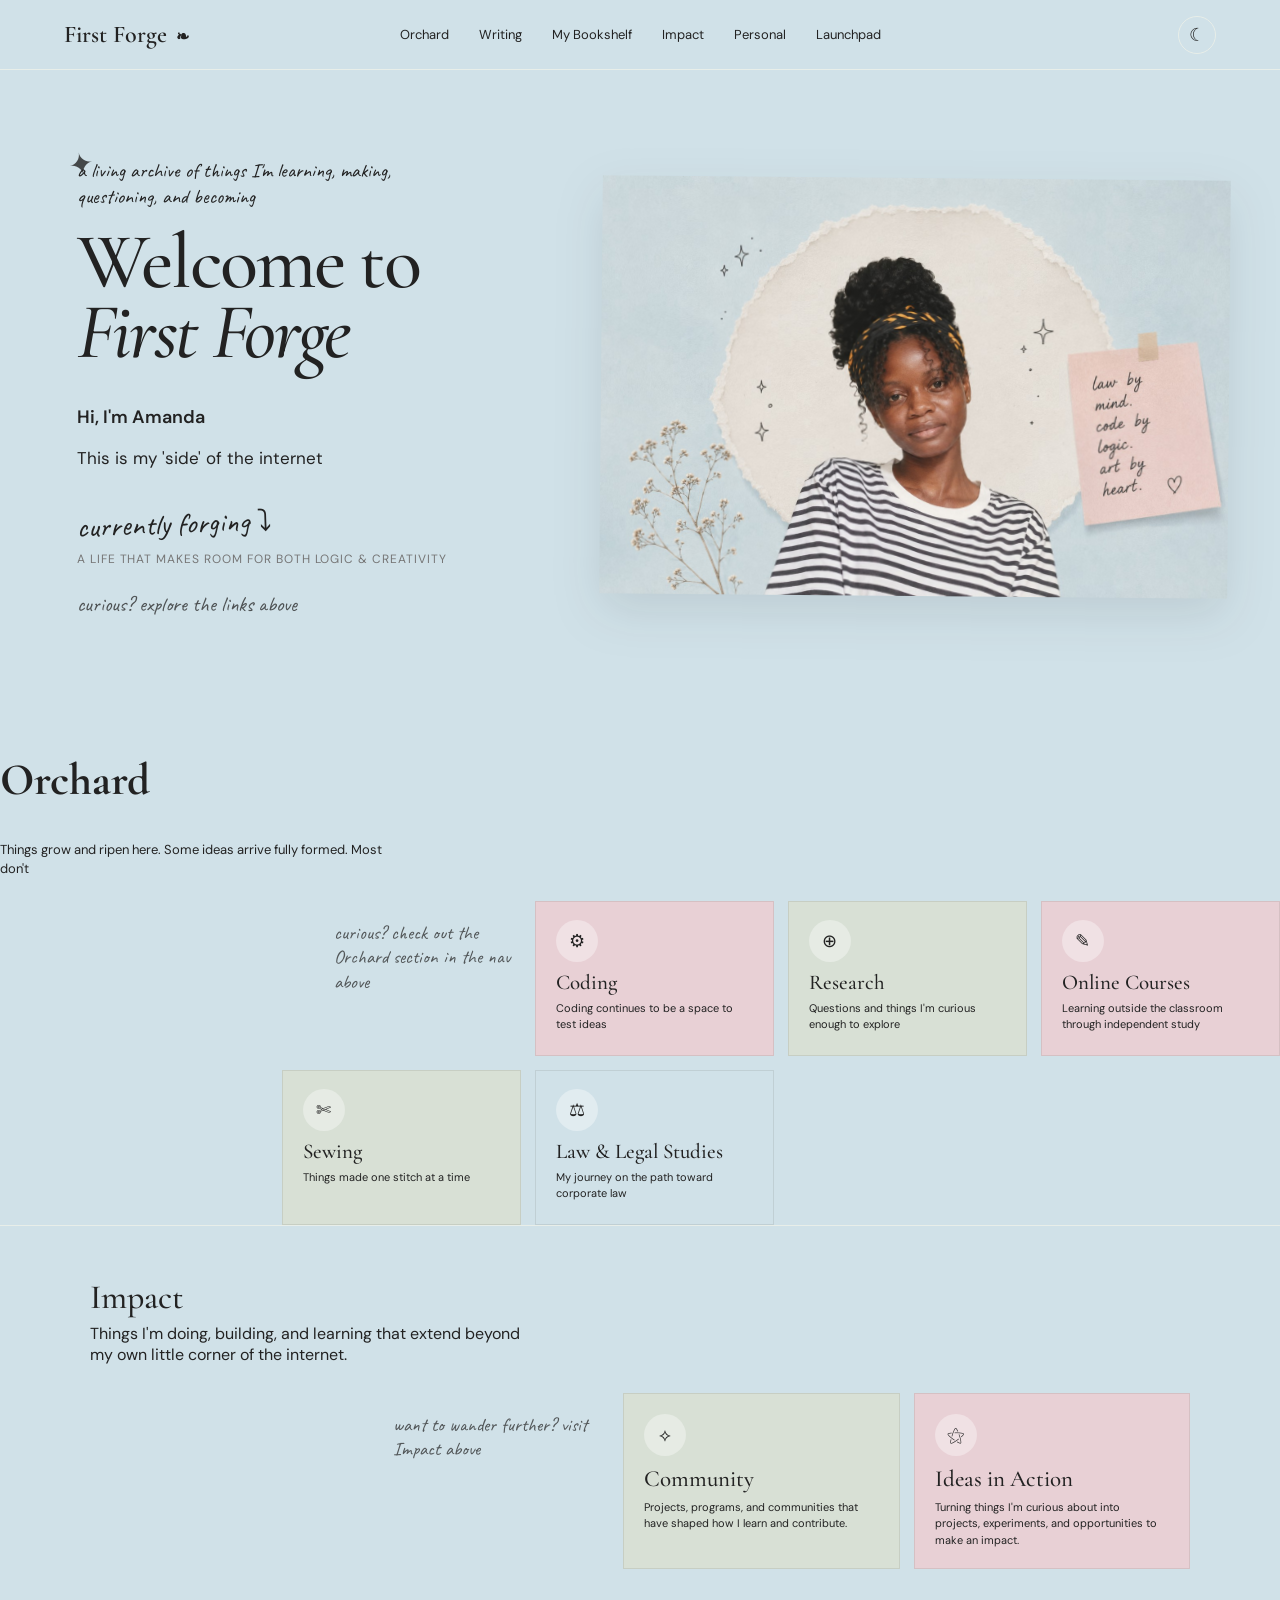
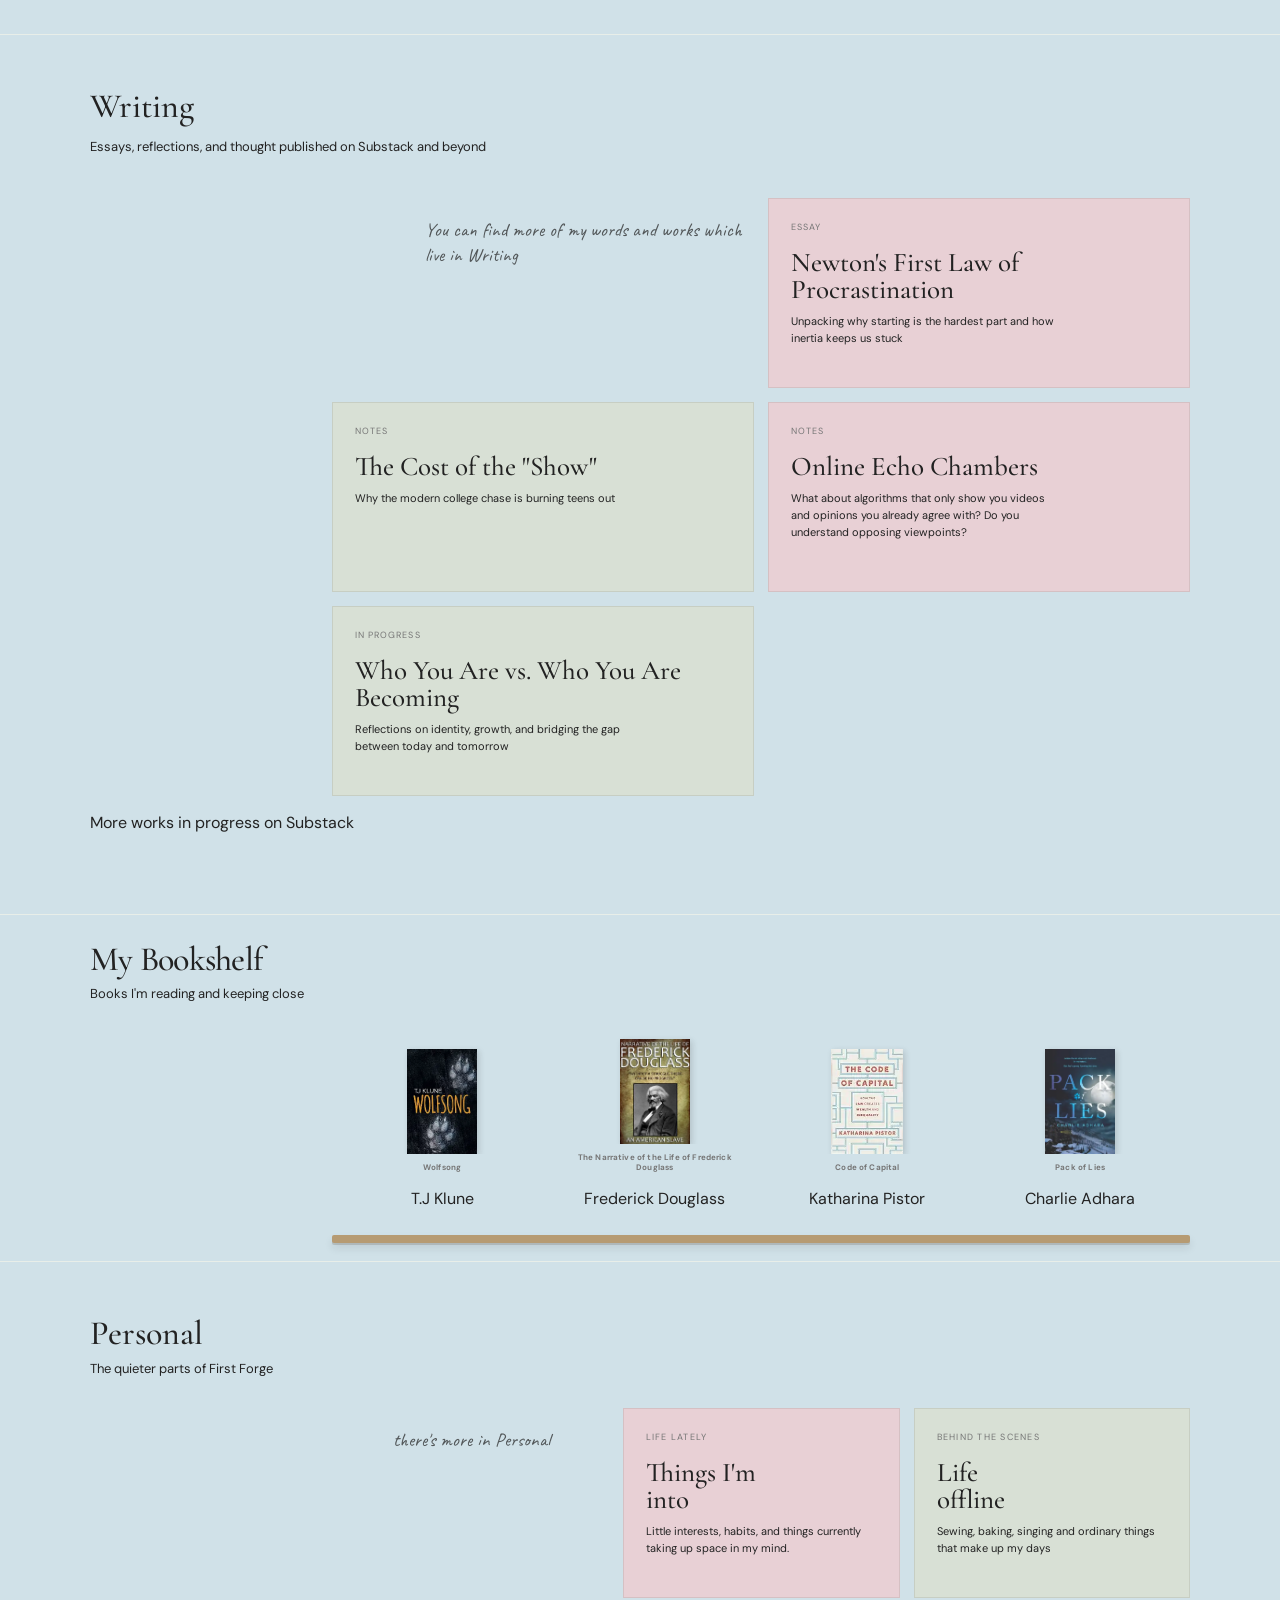
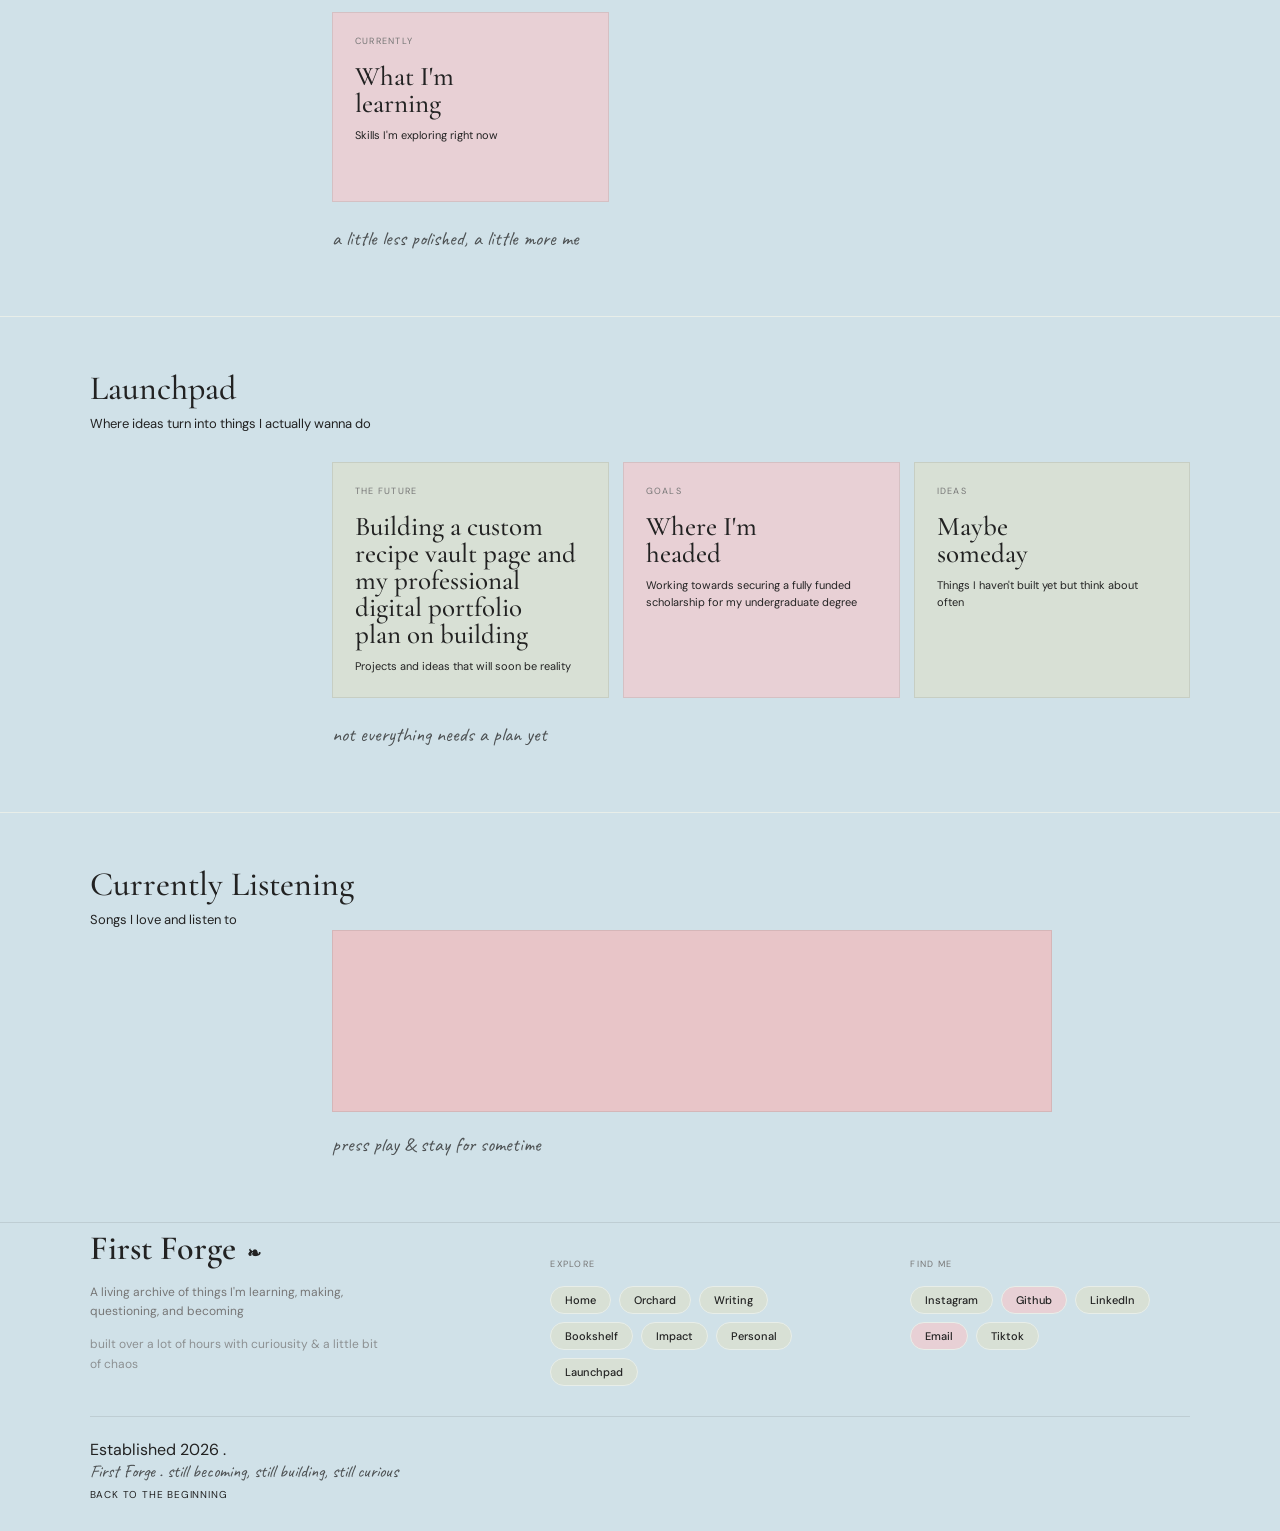
==== commit b04600c8: "Remove section and page numbers" ====
--- a/index.html
+++ b/index.html
@@ -72,8 +72,6 @@
         </section>
         
             <div class="home-section-intro">
-                <span class="section-number">01</span>
-
                 <div class="orchard-heading">
                     <h2>Orchard</h2>
         <p>Things grow and ripen here. Some ideas arrive fully formed. Most don't</p>
@@ -118,8 +116,6 @@
 
 <section class="home-impact">
     <div class="impact-intro">
-        <span class="section-number">02</span>
-
         <div class="impact-heading">
             <h2>Impact</h2>
             <p>
@@ -154,7 +150,6 @@
 
     <section class="home-writing">
         <div class="writing-intro">
-            <span class="section-number">03</span>
             <div class="writing-heading">
             <h2>Writing</h2>
             <p>Essays, reflections, and thought published on Substack and beyond</p>
@@ -197,7 +192,6 @@
 
 <section class="home-bookshelf">
     <div class="bookshelf-intro">
-        <span class="section-number">04</span>
 
         <div class="bookshelf-heading">
             <h2>My Bookshelf</h2>
@@ -258,7 +252,6 @@
 
 <section class="home-personal">
     <div class="personal-intro">
-        <span class="section-number">05</span>
 
         <div class="personal-heading">
             <h2>Personal</h2>
@@ -305,8 +298,6 @@
 
 <section class="home-launchpad">
     <div class="launchpad-intro">
-        <span class="section-number">06</span>
-
         <div class="launchpad-heading">
             <h2>Launchpad</h2>
             <p>
--- a/style.css
+++ b/style.css
@@ -395,22 +395,15 @@
     max-width: 560px;
 }
 
-.home-orchard {
+.home-personal {
     position: relative;
-    padding: 28px 7% 48px;
+    padding: 55px 7% 65px;
     background-color: transparent;
     border-top: 1px solid var(--border);
 }
 
 .home-section-intro {
     margin-bottom: 22px;
-}
-
-.section-number {
-    font-family: "Cormorant Garamond", serif;
-    font-size: 30px;
-    line-height: 1;
-    flex-shrink: 0;
 }
 
 .home-section-intro > div {
@@ -525,7 +518,7 @@
     margin-bottom: 28px;
 }
 
-.impact-heading h2
+.impact-heading h2,
 .writing-heading h2,
 .personal-heading h2,
 .launchpad-heading h2,
@@ -1482,7 +1475,7 @@
     line-height: 1.75;
 }
 
-.page-hero .handwriten {
+.page-hero .handwritten {
     margin-top: 35px;
 }
 
@@ -1611,7 +1604,7 @@
     margin-top: auto;
 }
 
-.bookshelf-full grid {
+.bookshelf-full-grid {
     padding: 20px 8% 90px;
     display: grid;
     grid-template-columns: repeat(4, 1fr);
@@ -1650,14 +1643,13 @@
 .full-book-info {
     margin-top: 20px;
     font-family: "Cormorant Garamond", serif;
-    font-size: y
-}
-
-.full-book info span {
-    font-family: "DM Sans", sans-serif;
-    font-size: 9x;
+}
+
+.full-book-info-span {
+    font-family: "DM Sans", sans-serif;
+    font-size: 9px;
     letter-spacing: 0.12em;
-    color: var(--muted text)
+    color: var(--muted text);
 }
 
 .full-book-info h2 {
@@ -1670,7 +1662,7 @@
 
 .full-book-inspo p {
     margin: 0;
-    font-family: "DM Sans", sans-sefif;
+    font-family: "DM Sans", sans-serif;
     font-size: 11px;
     color: var(--muted-text);
 }
@@ -1728,7 +1720,7 @@
 }
 .home-page {
     background-color: var(--blue);
-
+}
      .home-page .home-orchard,
      .home-page .home-impact,
      .home-page .home-writing,
@@ -1739,4 +1731,73 @@
      .home-page .home-closing {
     background-color: transparent;
 }
-}+
+@media screen and (max-width: 900px) {
+    :root {
+        --section-padding: 50px 5% 80px;
+        --card-padding: 2rem;
+    }
+
+    .subpage-grid {
+        grid-template-columns: repeat(auto-fill), minmax(260px 1fr);
+        gap: 1.5rem;
+        padding: 0 5% 60px;
+    }
+}
+
+@media screena and(max-width: 600px) {
+    :root {
+        --section-padding: 40px 1rem 60px;
+        --card-padding: 1.5rem;
+    }
+
+    .subpage-header {
+        padding: 40px 1rem 30px;
+    }
+
+    .sub-page-title {
+        font-size: 2.25rem;
+    }
+
+    .subpage-description {
+        font-size: 1.1rem;
+    }
+
+    .subpage-grid {
+        grid-template-columns: 1fr;
+        gap: 1.25rem;
+        padding: 0 1rem 40px;
+    }
+
+    .site-header nav,
+    .navigation {
+        flex-wrap: wrap;
+        gap: 0.75rem;
+        justify-content: center;
+    }
+
+    .site-header {
+        padding: 0.75rem 1rem;
+    }
+
+    .book-cover, 
+    .full-book-cover {
+        max-height: 250px;
+        width: auto;
+        margin: 0 auto 1.5rem;
+    }
+}
+
+@media (hover: none) and (pointer: coarse) {
+    a, 
+    button,
+    .theme-toggle,
+    .subpage-card-link {
+        min-height: 44px;
+        min-width: 44px;
+    }
+
+    .subpage-card:hover {
+        transform: none;
+    }
+}
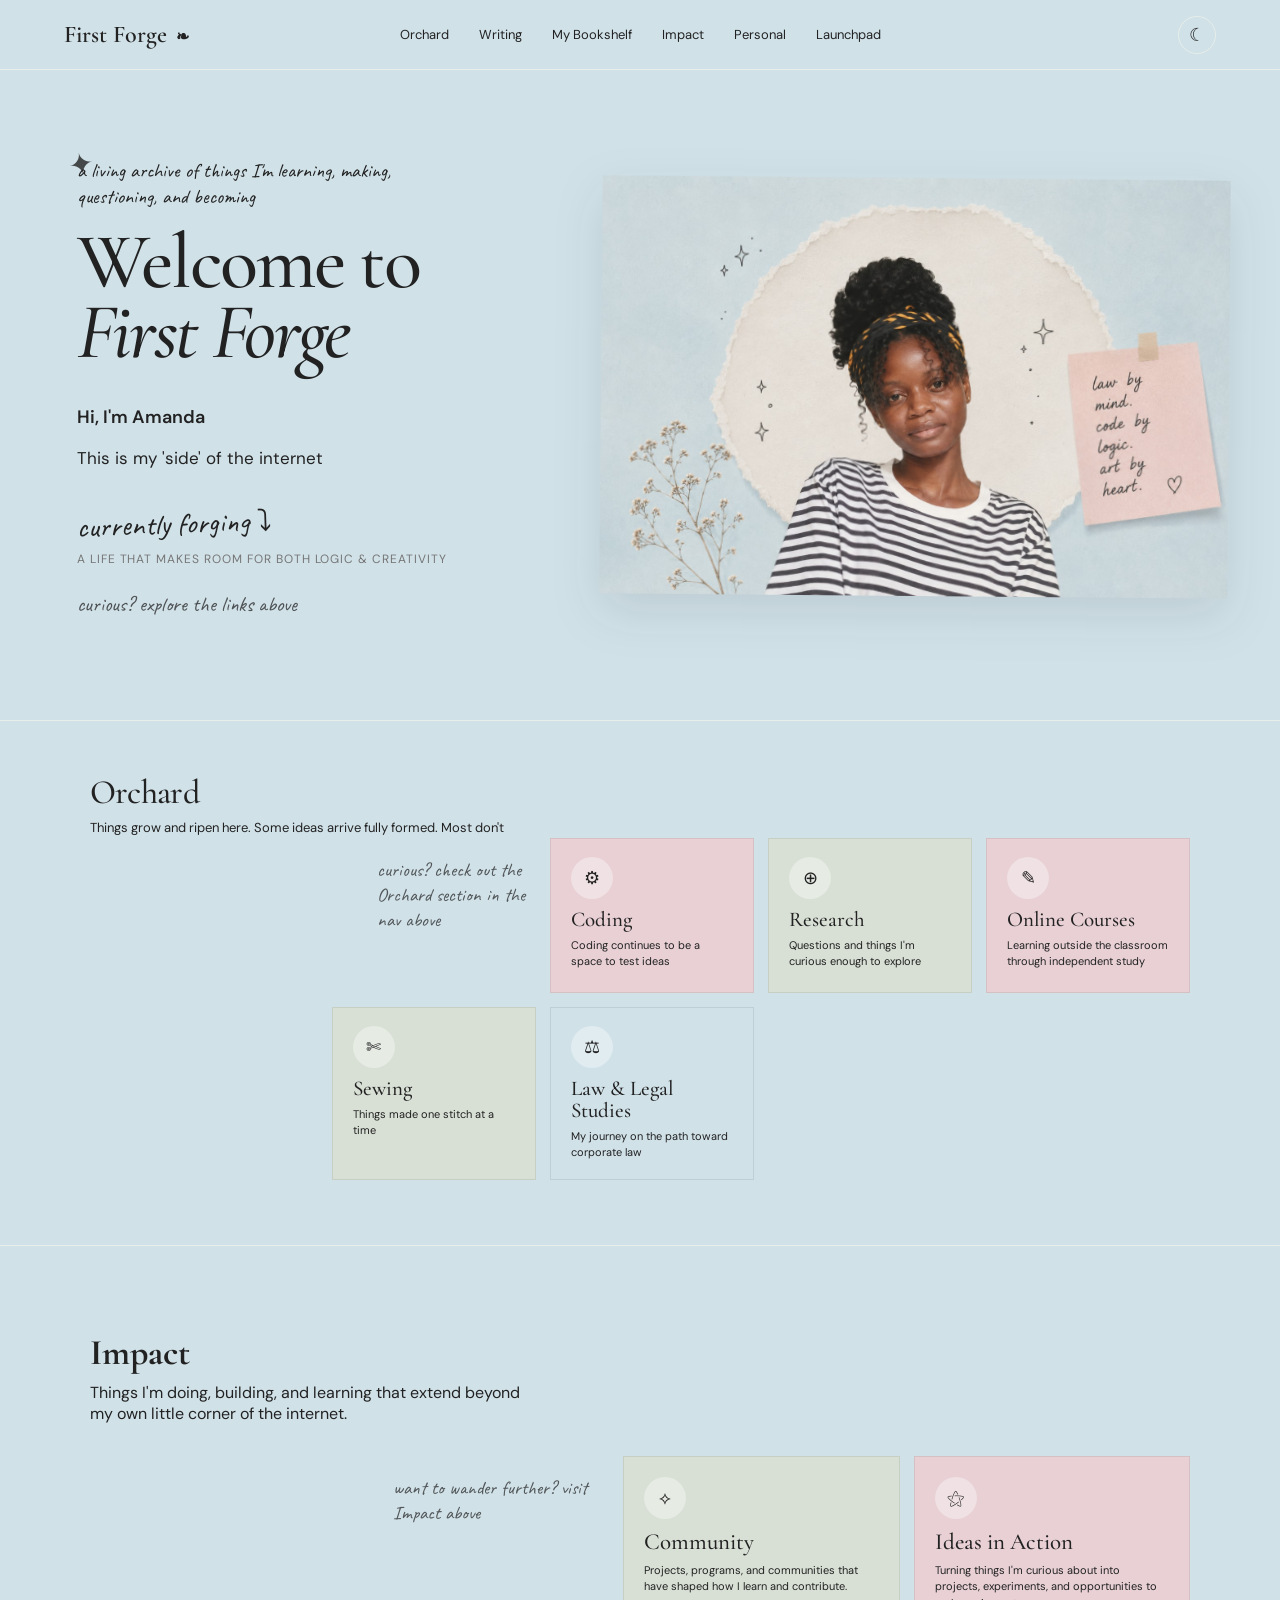
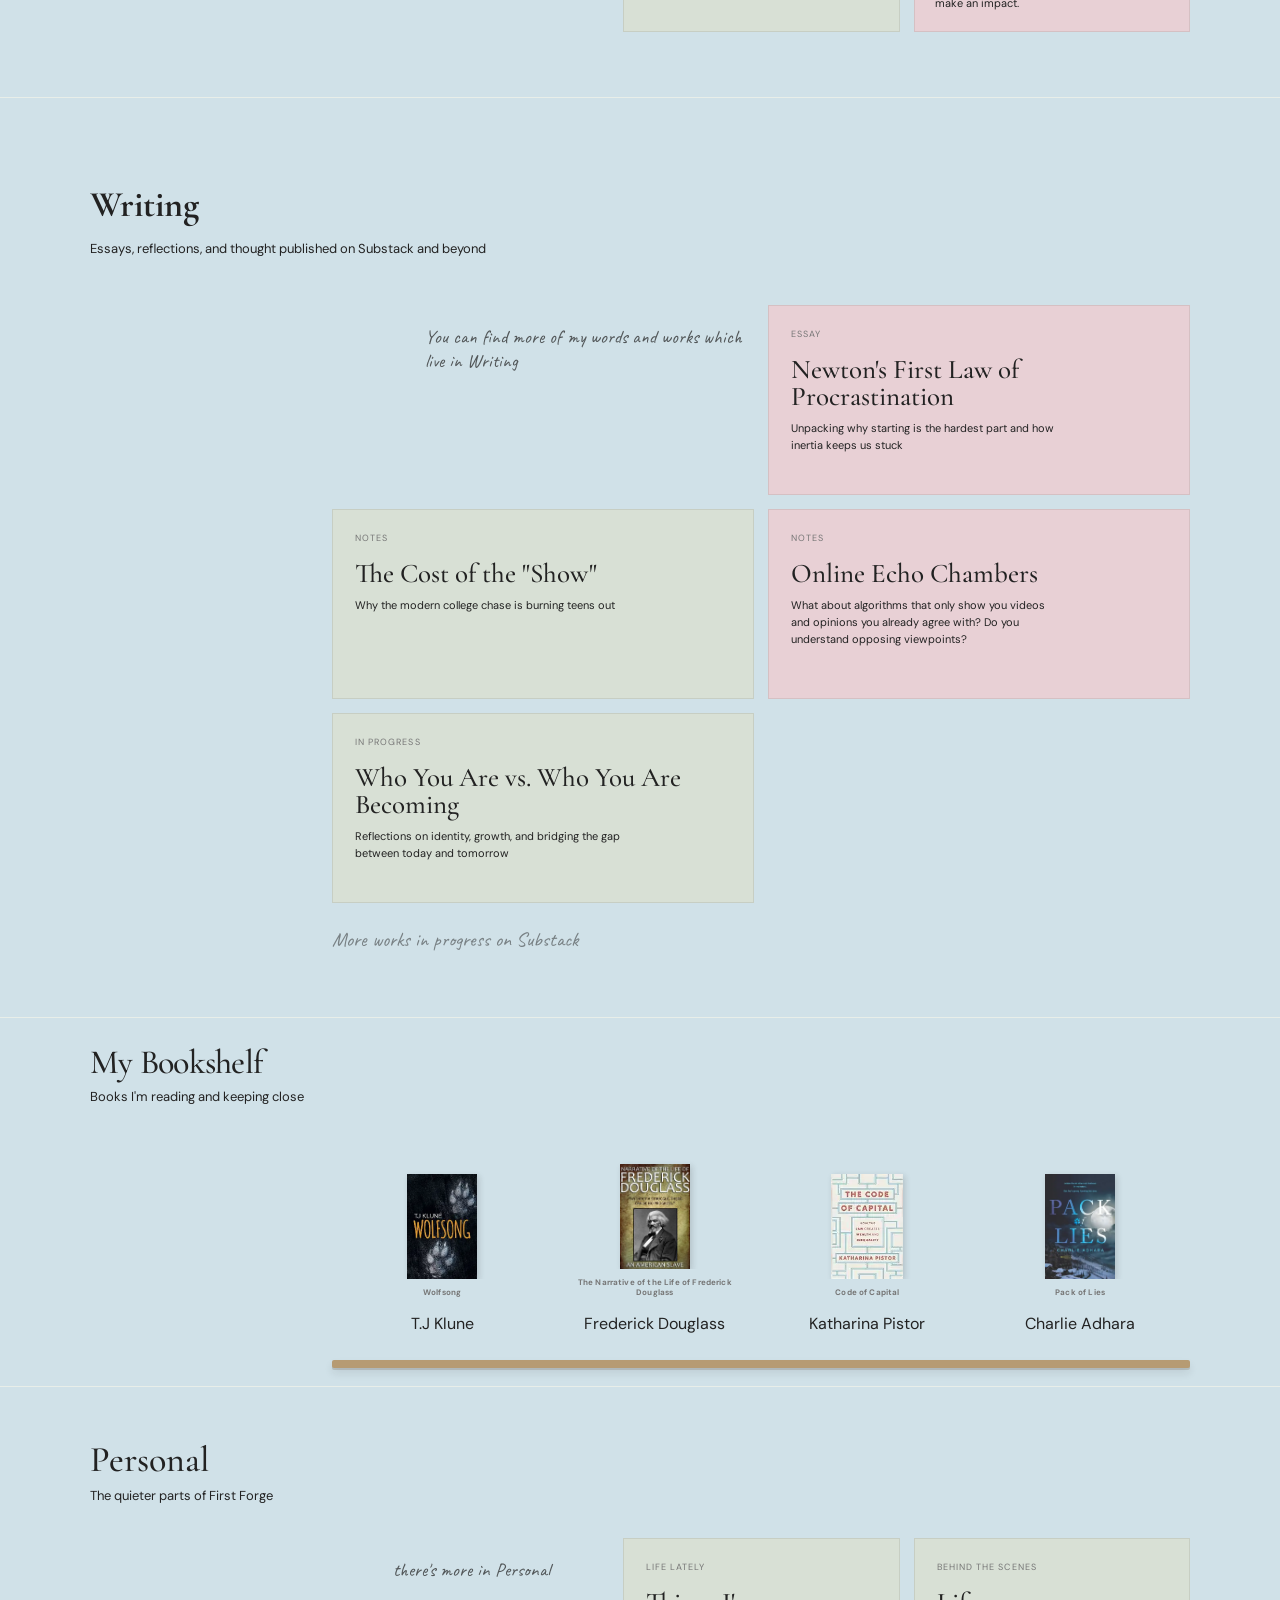
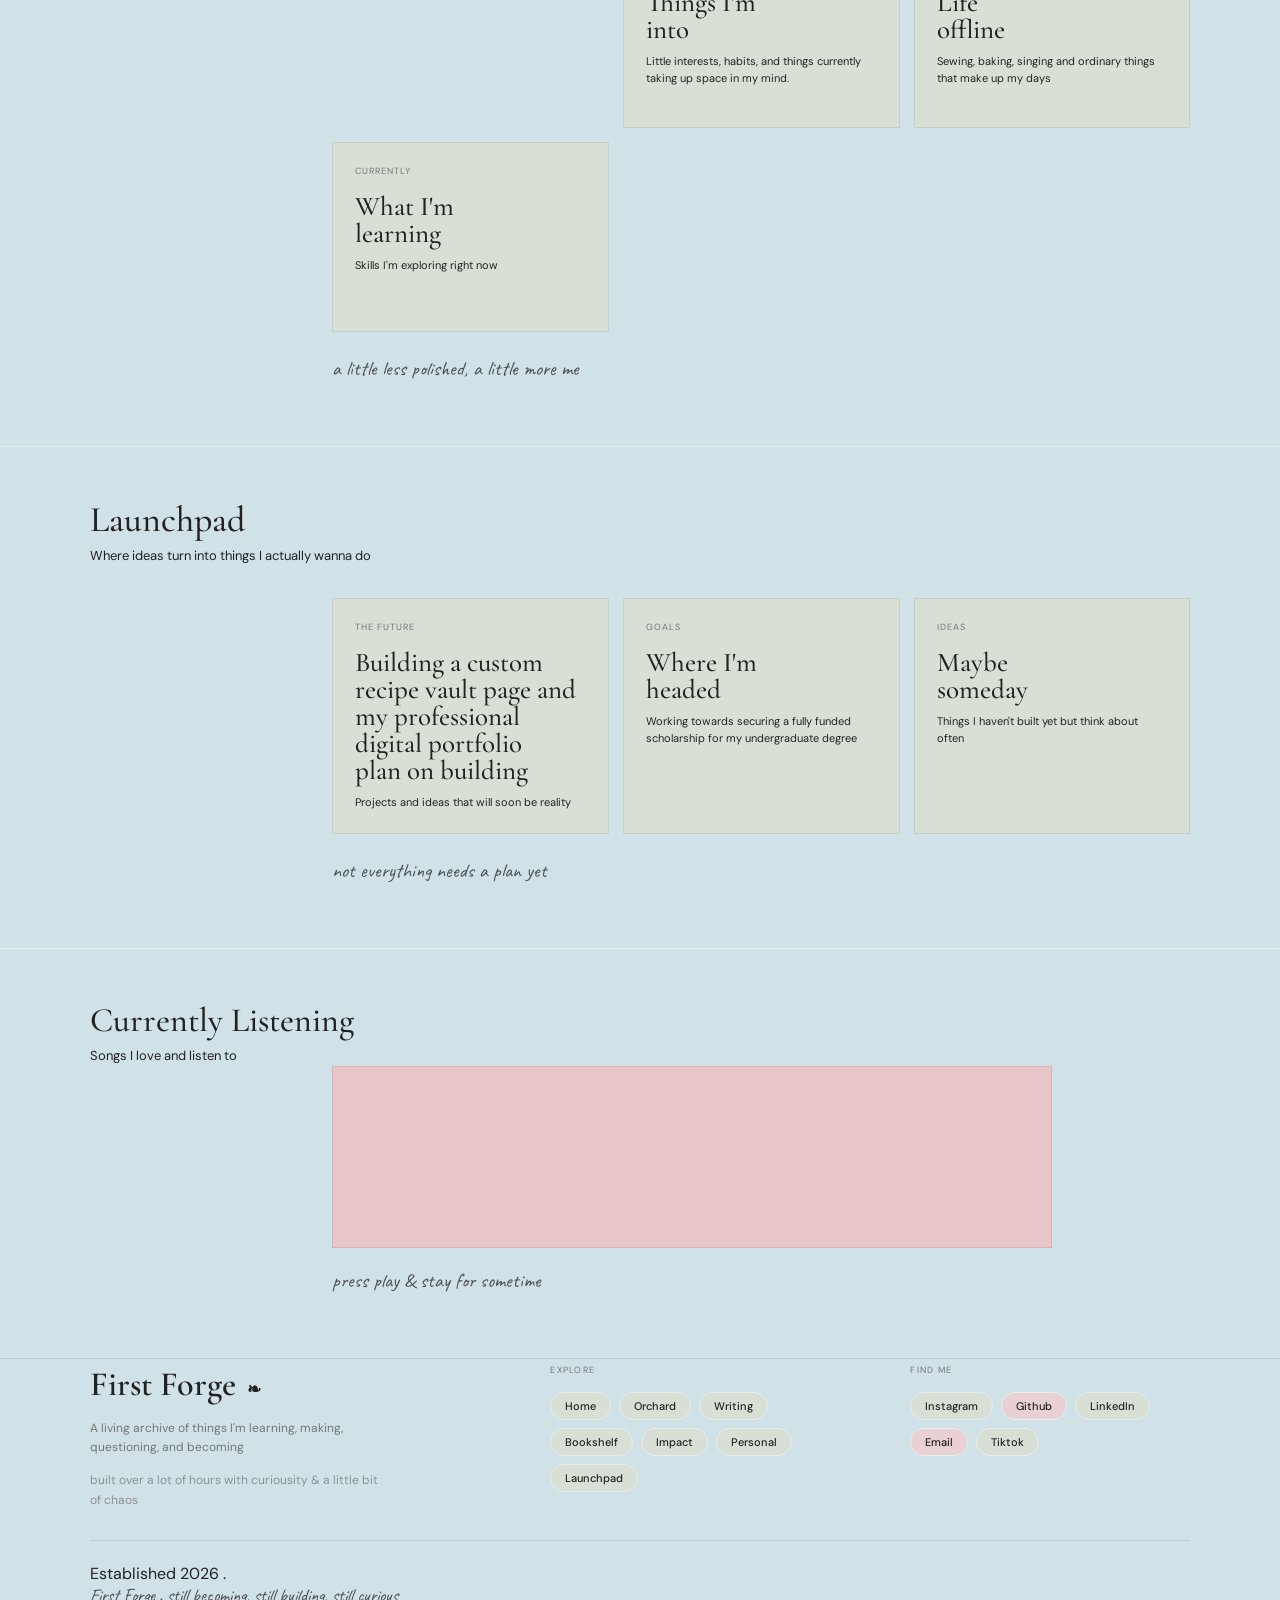
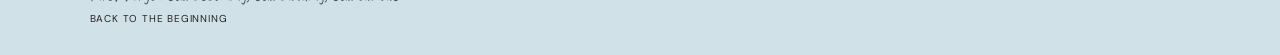
==== commit f1a132d7: "Cleaned up stylesheet, rearranged codes and added styling comments" ====
--- a/index.html
+++ b/index.html
@@ -71,12 +71,13 @@
             </div>
         </section>
         
-            <div class="home-section-intro">
-                <div class="orchard-heading">
+        <section class="home-orchard">
+                <div class="orchard-intro">
+                    <div class="orchard-heading">
                     <h2>Orchard</h2>
         <p>Things grow and ripen here. Some ideas arrive fully formed. Most don't</p>
     </div>
-</div>
+    </div>
 
 <div class="orchard-preview-grid">
 <p class="section-nav-note">curious? check out the Orchard section in the nav above</p>
@@ -113,6 +114,7 @@
         <p>My journey on the path toward corporate law</p>
     </article>
 </div>
+</section>
 
 <section class="home-impact">
     <div class="impact-intro">
--- a/style.css
+++ b/style.css
@@ -1,3 +1,4 @@
+/* Root Variables */
 :root {
     --background: #FDFBF7;
     --text: #222222;
@@ -9,6 +10,7 @@
     --card-background: #F7F3ED;
 }
 
+/* Dark theme */
 body.dark-theme {
     --background: #202322;
     --text: #F4F0E8;
@@ -19,6 +21,8 @@
     --border: rgba(244, 240, 232, 0.12);
     --card-background: #292C2A;
 }
+
+/* Global Styles */
 * {
     box-sizing: border-box;
 }
@@ -41,6 +45,7 @@
 img {
     max-width: 100%;
 }
+/* Theme Toggle */
 
 .theme-toggle {
     width: 38px;
@@ -90,6 +95,7 @@
     margin-left: 3px;
 }
 
+/* Navigation */
 .navigation {
     position: absolute;
     left: 50%;
@@ -114,10 +120,12 @@
     text-underline-offset: 6px;
 }
 
+/* Homepage Background */
 .home-page {
     background-color: var(--blue);
 }
 
+/* Homepage Hero */
 .hero {
     min-height: calc(80vh - 70px);
     padding: 35px 6% 50px;
@@ -207,6 +215,7 @@
     opacity: 0.75;
 }
 
+/* Hero image */
 .hero-visual {
     position: relative;
     display: flex;
@@ -227,7 +236,8 @@
     filter: drop-shadow(0 18px 24px rgba(34, 34, 34, 0.10));
 }
 
-.home-section-intro,
+/* General Section Styles */
+.orchard-intro,
 .writing-intro,
 .bookshelf-intro,
 .personal-intro,
@@ -235,11 +245,6 @@
     display: flex;
     align-items: flex-start;
     gap: 18px;
-}
-
-.orchard {
-    padding: 70px 8% 120px;
-    background-color: var(--background);
 }
 
 .section-heading {
@@ -276,6 +281,10 @@
     margin: 28px 0 0;
 }
 
+.orchard {
+    padding: 70px 8% 120px;
+}
+
 .orchard-grid {
     display: grid;
     grid-template-columns: repeat(6, 1fr);
@@ -285,10 +294,30 @@
 .orchard-card {
     min-height: 230px;
     padding: 32px;
-    box-sizing: border-box;
-    background-color: #F7F3ED;
+    background-color: var(--card-background);
     border: 1px solid rgba(55, 55, 45, 0.10);
     border-radius: 0;
+}
+
+.orchard-heading {
+    flex-shrink: 0;
+}
+
+.orchard-heading h2 {
+    font-family: "Cormorant Garamond", serif;
+    font-size: 34px;
+    font-weight: 500;
+    line-height: 1;
+    margin: 0 0 8px;
+    letter-spacing: -0.02em;
+}
+
+.orchard-heading p {
+    max-width: 430px;
+    font-family: "DM Sans", sans-serif;
+    font-size: 13px;
+    line-height: 1.55;
+    margin: 0;
 }
 
 .orchard-card:nth-child(1),
@@ -321,6 +350,8 @@
 .orchard-card:nth-child(5) {
     background-color: var(--sage);
 }
+
+/* Orchard card text */
 .orchard-card h3 {
     font-family: "Cormorant Garamond", serif;
     font-size: 36px;
@@ -337,6 +368,7 @@
     margin: 0;
 }
 
+/* Projects under Orchard */
 .project-list {
     margin-top: 28px;
     display: grid;
@@ -363,73 +395,12 @@
     margin: 0;
 }
 
-.writing {
-    padding: 70px 8% 120px;
-}
-
-.writing.section-heading {
-    max-width: 700px;
-}
-
-.writing.section-heading h2 {
-    max-width: 600px;
-}
-
-.section.section-intro {
-    max-width: 560px;
-}
-
-.bookshelf {
-    padding: 70px 8% 120px;
-}
-
-.book-shelf.section-heading {
-    max-width: 700px;
-}
-
-.bookshelf.section-heading h2 {
-    max-width: 600px;
-}
-
-.bookshelf.section-intro {
-    max-width: 560px;
-}
-
-.home-personal {
+/* Homepage Orchard Preview */
+.home-orchard {
     position: relative;
     padding: 55px 7% 65px;
     background-color: transparent;
     border-top: 1px solid var(--border);
-}
-
-.home-section-intro {
-    margin-bottom: 22px;
-}
-
-.home-section-intro > div {
-    flex-shrink: 0;
-    font-family: "Cormorant Garamond", serif;
-    font-size: 30px;
-    line-height: 1;
-}
-
-.home-section-intro p,
-.writing-heading p,
-.bookshelf-heading p,
-.personal-heading p,
-.launchpad-heading p,
-.listening-heading p {
-    font-family: "DM Sans", sans-serif;
-    font-size: 13px;
-    line-height: 1.55;
-}
-
-.home-section-intro p{
-    font-family: "DM Sans", sans-serif;
-    font-size: 13px;
-    line-height: 1.5;
-    margin: 0;
-    max-width: 390px;
 }
 
 .orchard-preview-grid {
@@ -499,6 +470,7 @@
     max-width: 190px;
 }
 
+/* Orchard note */
 .section-nav-note {
     margin: 20px 0 0 22%;
     font-family: "Caveat", cursive;
@@ -507,277 +479,11 @@
     opacity: 0.72;
 }
 
-.home-impact {
-    position: relative;
-    padding: 55px 7% 65px;
-    background-color: var(--background);
-    border-top: 1px solid var(--border);
-}
-
-.impact-intro {
-    margin-bottom: 28px;
-}
-
-.impact-heading h2,
-.writing-heading h2,
-.personal-heading h2,
-.launchpad-heading h2,
-.listening-heading h2 {
-    font-family: "Cormorant Garamond", serif;
-    font-size: 34px;
-    font-weight: 500;
-    line-height: 1;
-    margin: 0 0 8px;
-}
-
-.impact-heading p {
-    max-width: 430px;
-    margin: 0;
-}
-
-.impact-preview-grid {
-    display: grid;
-    grid-template-columns: repeat(3, 1fr);
-    gap: 14px;
-    margin-left: 22%;
-}
-
-.impact-preview-card {
-    min-height: 175px;
-    padding: 20px;
-    border: 1px solid rgba(55, 55, 45, 0.10);
-    display: flex;
-    flex-direction: column;
-    position: relative;
-}
-
-.impact-preview-card:nth-child(odd) {
-    background-color: var(--rose);
-}
-
-.impact-preview-card:nth-child(even) {
-    background-color: var(--sage);
-}
-
-.impact-icon {
-    width: 42px;
-    height: 42px;
-    display: flex;
-    align-items: center;
-    justify-content: center;
-    margin-bottom: 12px;
-    background-color: rgba(255, 255, 255, 0.35);
-    border-radius: 50%;
-    font-size: 18px;
-}
-
-.impact-preview-card h3 {
-    font-family: "Cormorant Garamond", serif;
-    font-size: 23px;
-    font-weight: 500;
-    line-height: 1;
-    margin: 0 0 8px;
-}
-
-.impact-preview-card p {
-    max-width: 230px;
-    font-family: "DM Sans", sans-serif;
-    font-size: 11px;
-    line-height: 1.5;
-    margin: 0;
-}
-
-@media (max-width: 1000px) {
-    .navigation {
-        gap: 18px;
-    }
-
-    .hero {
-        grid-template-columns: 1fr 1fr;
-        padding-left: 5%;
-        padding-right: 5%;
-    }
-
-    .hero-image {
-        width: 650px;
-    }
-
-    .orchard-preview-grid {
-        margin-left: 10%;
-    }
-}
-
-@media (max-width: 760px) {
-    .site-header {
-        height: auto;
-        min-height: 70px;
-        padding: 16px 5%;
-        flex-wrap: wrap;
-        gap: 15px;
-    }
-
-    .navigation {
-        width: 100%;
-        justify-content: flex-start;
-        gap: 16px;
-        overflow-x: auto;
-        padding-bottom: 3px;
-        position: static;
-    }
-
-    .navigation a {
-        flex-shrink: 0;
-    }
-
-    .hero {
-        min-height: calc(100vh - 70px);
-        grid-template-columns: 1fr;
-        padding: 55px 7% 70px;
-        gap: 45px;
-    }
-
-    .hero-visual {
-        transform: none;
-        justify-content: center;
-    }
-
-    .hero-image {
-        width: 100%;
-        max-width: 650px;
-    }
-
-    .home-section-intro,
-    .writing-intro,
-    .bookshelf-intro,
-    .personal-intro,
-    .launchpad-intro {
-        flex-wrap: wrap;
-    }
-
-    .bookshelf-books {
-        grid-template-columns: repeat(2, 1fr);
-    }
-
-    .bookshelf-display {
-        margin-left: 0;
-        margin-top: 0;
-    }
-
-    .writing-note,
-    .personal-note,
-    .launchpad-note,
-    .listening-note,
-    .section-nav-note {
-        margin-left: 0;
-    }
-
-    .home-orchard {
-        padding-left: 7%;
-        padding-right: 7%;
-    }
-
-    .orchard-preview-grid {
-        grid-template-columns: repeat(2, 1fr);
-        margin-left: 0;
-    }
-
-    .impact-preview-grid,
-    .writing-preview,
-    .personal-preview,
-    .launchpad-preview {
-        grid-template-columns: 1fr;
-        margin-left: 0;
-    }
-
-    .orchard-grid {
-        grid-template-columns: 1fr;
-    }
-
-    .orchard-card:nth-child(1),
-    .orchard-card:nth-child(2),
-    .orchard-card:nth-child(3),
-    .orchard-card:nth-child(4),
-    .orchard-card:nth-child(5) {
-        grid-column: auto;
-    }
-
-    .impact-preview-grid {
-        grid-template-columns: 1fr;
-        margin-left: 0;
-    }
-
-    .writing-preview {
-        grid-template-columns: 1fr;
-        margin-left: 0;
-    }
-
-    .bookshelf-preview {
-        grid-template-columns: 1fr;
-        margin-left: 0;
-    }
-
-    .bookshelf-books {
-        grid-template-columns: repeat(2, 1fr);
-    }
-
-    .personal-preview {
-        grid-template-columns: 1fr;
-        margin-left: 0;
-    }
-
-    .full-category-grid,
-    .impact-full-grid,
-    .personal-full-grid,
-    .launchpad-full-grid,
-    .writer-page-grid {
-        grid-template-columns: 1fr;
-    }
-
-    .bookshelf-full-grid {
-        grid-template-columns: repeat(2, 1fr);
-    }
-    .footer-main {
-        flex-direction: column;
-        gap: 35px;
-    }
-
-    .footer-navigation {
-        width: 100%;
-        column-gap: 45px;
-    }
-
-    .footer-bottom {
-        flex-direction: column;
-        align-items: flex-start;
-        gap: 15px;
-    }
-
-    .spotify-player {
-        margin-left: 0;
-        padding: 10px;
-    }
-
-    .footer-links {
-        width: 100%;
-        gap: 55px;
-    }
-
-    .footer-navigation, 
-    .footer-socials {
-        gap: 10px;
-    }
-
-    .footer-bottom {
-        flex-direction: column;
-        align-items: flex-start;
-        gap: 15px;
-    }
-}
-
+/* Homepage Writing */
 .home-writing {
     position: relative;
     padding: 55px 7% 65px;
-    background-color: var(--background);
+    background-color: transparent;
     border-top: 1px solid var(--border);
 }
 
@@ -821,16 +527,6 @@
     background-color: var(--rose);
 }
 
-.personal-preview-card:nth-child(odd),
-.launchpad-preview-card:nth-child(odd) {
-    background-color: var(--sage);
-}
-
-.personal-preview-card:nth-child(even),
-.launchpad-preview-card:nth-child(even) {
-    background-color: var(--sage);
-}
-
 .writing-type {
     font-family: "DM Sans", sans-serif;
     font-size: 9px;
@@ -855,10 +551,31 @@
     margin: 0;
 }
 
+.writing-note {
+    margin: 24px 0 0 22%;
+    font-family: "Caveat", cursive;
+    font-size: 20px;
+    opacity: 0.5;
+}
+
+/* Writing Page */
+.writing {
+    padding: 70px 8% 120px;
+}
+
+.writing .section-heading {
+    max-width: 700px;
+}
+
+.writing .section-heading h2 {
+    max-width: 600px;
+}
+
+/* Homepage Bookshelf */
 .home-bookshelf {
     position: relative;
     padding: 28px 7% 18px;
-    background-color: var(--background);
+    background-color: transparent;
     border-top: 1px solid var(--border);
     overflow: hidden;
 }
@@ -947,8 +664,7 @@
     max-width: 72px;
     object-fit: cover;
     box-shadow: 2px 2px 6px rgba(34, 34, 34, 0.16);
-    transform: transform 0.2s ease;
-    box-shadow: 0.2s ease;
+    transform: transform 0.2s ease, box-shadow 0.2s ease;
 }
 
 .book-note {
@@ -981,6 +697,84 @@
     transform: rotate(-1deg);
 }
 
+/* Bookshelf Page */
+.bookshelf {
+    padding: 70px 8% 120px;
+}
+
+.bookshelf .section-heading {
+    max-width: 700px;
+}
+
+.bookshelf.section-heading h2 {
+    max-width: 600px;
+}
+
+/* Full Bookshelf Grid */
+.bookshelf-full-grid {
+    padding: 20px 8% 90px;
+    display: grid;
+    grid-template-columns: repeat(4, 1fr);
+    gap: 28px;
+    align-items: start;
+}
+
+.full-book-card {
+    padding: 30px 20px;
+    background-color: var(--background);
+    border: 1px solid var(--border);
+    text-align: center
+}
+
+.full-book-cover {
+    height: 330px;
+    display: flex;
+    justify-content: center;
+    align-items: center;
+}
+
+.full-book-cover img {
+    max-width: 190px;
+    max-height: 300px;
+    width: auto;
+    height: auto;
+    display: block;
+    box-shadow: 4px 8px 15px rgba(34, 34, 34, 0.18);
+    transition: transform 0.25s ease;
+}
+
+.full-book-card:hover .full-book-cover img {
+    transform: translateY(-7px) rotate(-1deg);
+}
+
+.full-book-info {
+    margin-top: 20px;
+    font-family: "Cormorant Garamond", serif;
+}
+
+.full-book-info-span {
+    font-family: "DM Sans", sans-serif;
+    font-size: 9px;
+    letter-spacing: 0.12em;
+    color: var(--muted-text);
+}
+
+.full-book-info h2 {
+    margin: 12px 0 5px;
+    font-family: "Cormorant Garamond",  serif;
+    font-size: 25px;
+    font-weight: 500;
+    line-height: 1;
+}
+
+.full-book-inspo p {
+    margin: 0;
+    font-family: "DM Sans", sans-serif;
+    font-size: 11px;
+    color: var(--muted-text);
+}
+
+/* Homepage Personal */
 .home-personal {
     position: relative;
     padding: 55px 7% 65px;
@@ -1070,10 +864,11 @@
     opacity: 0.75;
 }
 
+/* Homepage Launchpad */
 .home-launchpad {
     position: relative;
     padding: 55px 7% 65px;
-    background-color: var(--background);
+    background-color: transparent;
     border-top: 1px solid var(--border);
 }
 
@@ -1160,6 +955,324 @@
     font-family: "Caveat", cursive;
     font-size: 20px;
     opacity: 0.75;
+}
+
+/* Homepage Impact */
+.home-impact {
+    position: relative;
+    padding: 55px 7% 65px;
+    background-color: transparent;
+    border-top: 1px solid var(--border);
+}
+
+.impact-heading p {
+    max-width: 430px;
+    margin: 0;
+}
+
+.impact-preview-grid {
+    display: grid;
+    grid-template-columns: repeat(3, 1fr);
+    gap: 14px;
+    margin-left: 22%;
+}
+
+.impact-preview-card {
+    min-height: 175px;
+    padding: 20px;
+    border: 1px solid rgba(55, 55, 45, 0.10);
+    display: flex;
+    flex-direction: column;
+    position: relative;
+}
+
+.impact-preview-card:nth-child(odd) {
+    background-color: var(--rose);
+}
+
+.impact-preview-card:nth-child(even) {
+    background-color: var(--sage);
+}
+
+.impact-icon {
+    width: 42px;
+    height: 42px;
+    display: flex;
+    align-items: center;
+    justify-content: center;
+    margin-bottom: 12px;
+    background-color: rgba(255, 255, 255, 0.35);
+    border-radius: 50%;
+    font-size: 18px;
+}
+
+.impact-preview-card h3 {
+    font-family: "Cormorant Garamond", serif;
+    font-size: 23px;
+    font-weight: 500;
+    line-height: 1;
+    margin: 0 0 8px;
+}
+
+.impact-preview-card p {
+    max-width: 230px;
+    font-family: "DM Sans", sans-serif;
+    font-size: 11px;
+    line-height: 1.5;
+    margin: 0;
+}
+.orchard-heading p,
+.writing-heading p,
+.bookshelf-heading p,
+.personal-heading p,
+.launchpad-heading p,
+.listening-heading p {
+    font-family: "DM Sans", sans-serif;
+    font-size: 13px;
+    line-height: 1.55;
+}
+
+.orchard-intro h2{
+    margin: 0 0 8px;
+    font-family: "Cormorant Garamond", serif;
+    font-size: 34px;
+    font-weight: 500;
+    line-height: 1;
+    letter-spacing: -0.02em;
+}
+
+.orchard-intro p {
+    max-width: 430px;
+    margin: 0;
+    font-family: "DM Sans", sans-serif;
+    font-size: 13px;
+    line-height: 1.55;
+}
+
+.impact-intro,
+.writing-intro,
+.bookshelf-intro,
+.personal-intro,
+.launchpad-intro {
+    margin-bottom: 2rem;
+}
+
+.impact-heading h2,
+.writing-heading h2,
+.personal-heading h2,
+.launchpad-heading h2,
+.listening-heading h2 {
+    font-family: "Cormorant Garamond", serif;
+    font-size: 2.25rem;;
+   margin-bottom: 0.5rem;
+}
+
+/* Tablet View */
+@media (max-width: 1000px) {
+    .navigation {
+        gap: 18px;
+    }
+
+    .hero {
+        grid-template-columns: 1fr 1fr;
+        padding-left: 5%;
+        padding-right: 5%;
+    }
+
+    .hero-image {
+        width: 650px;
+    }
+
+    .orchard-preview-grid {
+        margin-left: 10%;
+    }
+}
+
+@media (max-width: 760px) {
+    .site-header {
+        height: auto;
+        min-height: 70px;
+        padding: 16px 5%;
+        flex-wrap: wrap;
+        gap: 15px;
+    }
+
+    .navigation {
+        width: 100%;
+        justify-content: flex-start;
+        gap: 16px;
+        overflow-x: auto;
+        padding-bottom: 3px;
+        position: static;
+    }
+
+    .navigation a {
+        flex-shrink: 0;
+    }
+
+    /* Hero */
+    .hero {
+        min-height: calc(100vh - 70px);
+        grid-template-columns: 1fr;
+        padding: 55px 7% 70px;
+        gap: 45px;
+    }
+
+    .hero-visual {
+        transform: none;
+        justify-content: center;
+    }
+
+    .hero-image {
+        width: 100%;
+        max-width: 650px;
+    }
+
+    /* Intro Sections */
+    .orchard-intro,
+    .writing-intro,
+    .bookshelf-intro,
+    .personal-intro,
+    .launchpad-intro {
+        flex-wrap: wrap;
+    }
+
+    /* Notes */
+    .writing-note,
+    .personal-note,
+    .launchpad-note,
+    .listening-note,
+    .section-nav-note {
+        margin-left: 0;
+    }
+    /* Orchard */
+
+    .home-orchard {
+        padding-left: 7%;
+        padding-right: 7%;
+    }
+
+    .orchard-preview-grid {
+        grid-template-columns: repeat(2, 1fr);
+        margin-left: 0;
+    }
+
+    
+    .orchard-grid {
+        grid-template-columns: 1fr;
+    }
+
+    .orchard-card:nth-child(1),
+    .orchard-card:nth-child(2),
+    .orchard-card:nth-child(3),
+    .orchard-card:nth-child(4),
+    .orchard-card:nth-child(5) {
+        grid-column: auto;
+    }
+    /* Preview Gridss */
+    .impact-preview-grid,
+    .writing-preview,
+    .personal-preview,
+    .launchpad-preview {
+        grid-template-columns: 1fr;
+        margin-left: 0;
+    }
+    /* Bookshelf */
+    .bookshelf-books {
+        grid-template-columns: repeat(2, 1fr);
+    }
+
+    .bookshelf-display {
+        margin-left: 0;
+        margin-top: 0;
+    }
+
+    /* Notes */
+    .writing-note,
+    .personal-note,
+    .launchpad-note,
+    .listening-note,
+    .section-nav-note {
+        margin-left: 0;
+    }
+    .impact-preview-grid {
+        grid-template-columns: 1fr;
+        margin-left: 0;
+    }
+
+    .writing-preview {
+        grid-template-columns: 1fr;
+        margin-left: 0;
+    }
+
+    .bookshelf-preview {
+        grid-template-columns: 1fr;
+        margin-left: 0;
+    }
+
+    .bookshelf-books {
+        grid-template-columns: repeat(2, 1fr);
+    }
+
+    .personal-preview {
+        grid-template-columns: 1fr;
+        margin-left: 0;
+    }
+
+    .full-category-grid,
+    .impact-full-grid,
+    .personal-full-grid,
+    .launchpad-full-grid,
+    .writer-page-grid {
+        grid-template-columns: 1fr;
+    }
+
+    .bookshelf-full-grid {
+        grid-template-columns: repeat(2, 1fr);
+    }
+
+    /* Footer */
+    .footer-main {
+        flex-direction: column;
+        gap: 35px;
+    }
+
+    .footer-navigation {
+        width: 100%;
+        column-gap: 45px;
+    }
+
+    .footer-bottom {
+        flex-direction: column;
+        align-items: flex-start;
+        gap: 15px;
+    }
+
+     .footer-links {
+        width: 100%;
+        gap: 55px;
+    }
+
+    .footer-navigation, 
+    .footer-socials {
+        gap: 10px;
+    }
+
+    /* Spotify Player */
+    .spotify-player {
+        margin-left: 0;
+        padding: 10px;
+    }
+}
+
+.personal-preview-card:nth-child(odd),
+.launchpad-preview-card:nth-child(odd) {
+    background-color: var(--sage);
+}
+
+.personal-preview-card:nth-child(even),
+.launchpad-preview-card:nth-child(even) {
+    background-color: var(--sage);
 }
 
 .section-nav-note {
@@ -1182,6 +1295,7 @@
         font-size: 12px;
     }
 
+    /* Hero */
     .hero {
         padding-top: 45px;
     }
@@ -1194,6 +1308,7 @@
         font-size: 21px;
     }
 
+    /* Orchard */
     .orchard-preview-grid {
         grid-template-columns: 1fr;
     }
@@ -1202,6 +1317,7 @@
         min-height: 170px;
     }
 
+    /* Writing */
     .writing-intro,
     .bookshelf-intro {
         gap: 12px;
@@ -1212,6 +1328,7 @@
         font-size: 30px;
     }
 
+    /* Bookshelf */
     .bookshelf-books {
         grid-template-columns: repeat(2, 1fr);
     }
@@ -1220,6 +1337,7 @@
         margin-left: 0;
     }
 
+    /* Footer */
     .site-footer {
         padding: 35px 7% 20px;
     }
@@ -1236,6 +1354,7 @@
         grid-template-columns: 1fr;
     }
 
+    /* Full Cards */
     .full-category-card,
     .impact-full-card,
     .personal-full-card,
@@ -1245,6 +1364,7 @@
     }
 }
 
+/* Footer */
 .site-footer {
     padding: 5px 7% 28px;
     background-color: var(--blue);
@@ -1285,41 +1405,7 @@
     color: var(--muted-text);
 }
 
-.footer-navigation a:hover {
-    text-decoration: underline;
-    text-underline-offset: 5px;
-}
-
-.footer-top {
-    font-family: "DM Sans", sans-serif;
-    font-size: 10px;
-    letter-spacing: 0.08em;
-    text-transform: uppercase;
-    color: var(--text);
-    text-decoration: none;
-}
-
-.footer-top:hover {
-    text-decoration: underline;
-    text-underline-offset: 5px;
-}
-
-.footer-bottom {
-    padding-top: 22px;
-    border-top: 1px solid rgba(34, 34, 34, 0.10);
-    display: flex;
-    justify-content: space-between;
-    align-items: center;
-    gap: 30px;
-}
-
-.footer-bottom p {
-    margin: 0;
-    font-family: "Caveat", cursive;
-    font-size: 18px;
-    opacity: 0.75;
-}
-
+/* Footer columns */
 .footer-links {
     display: flex;
     gap: 80px;
@@ -1331,13 +1417,13 @@
     gap: 16px;
 }
 
-.footer-column:last-child {
-    margin-top: 30px;
-}
-
-.footer-column:first-child {
-    margin-top: 30px;
-}
+.footer-label {
+    font-family: "DM Sans", sans-serif;
+    font-size: 9px;
+    letter-spacing: 0.14em;
+    color: var(--muted-text);
+}
+/* Footer links */
 .footer-navigation, 
 .footer-socials {
     display: flex;
@@ -1382,21 +1468,83 @@
     opacity: 0.75;
 }
 
+/* Footer back-to-top */
+.footer-top {
+    font-family: "DM Sans", sans-serif;
+    font-size: 10px;
+    letter-spacing: 0.08em;
+    text-transform: uppercase;
+    color: var(--text);
+    text-decoration: none;
+}
+
+.footer-top:hover {
+    text-decoration: underline;
+    text-underline-offset: 5px;
+}
+
+/* Footer bottom */
+.footer-bottom {
+    padding-top: 22px;
+    border-top: 1px solid rgba(34, 34, 34, 0.10);
+    display: flex;
+    justify-content: space-between;
+    align-items: center;
+    gap: 30px;
+}
+
 .footer-bottom p {
+    margin: 0;
     font-family: "Caveat", cursive;
-}
-
-.footer-label {
-    font-family: "DM Sans", sans-serif;
-    font-size: 9px;
+    font-size: 18px;
+    opacity: 0.75;
+}
+
+/*Full Page / Subpages */
+.full-page {
+    min-height: 100vh;
+    background-color: var(--background);
+}
+
+.page-hero {
+    padding: 100px 8% 90px;
+    max-width: 900px;
+}
+
+.page-kicker {
+    margin: 20px 0 14px;
+    font-family: "DM Sans", sans-serif;
+    font-size: 11px;
     letter-spacing: 0.14em;
+    text-transform: uppercase;
     color: var(--muted-text);
 }
 
+.page-hero h1 {
+    margin: 0;
+    font-family: "Cormorant Garamond", serif;
+    font-size: clamp(70px, 10vw, 130px);
+    font-weight: 500;
+    line-height: 0.85;
+    letter-spacing: -0.04em;
+}
+
+.page-intro {
+    max-width: 570px;
+    margin: 35px 0 -0;
+    font-size: 18px;
+    line-height: 1.75;
+}
+
+.page-hero .handwritten {
+    margin-top: 35px;
+}
+
+/* Homepage Listening */
 .home-listening {
     position: relative;
     padding: 55px 7% 65px;
-    background-color: var(--background);
+    background-color: transparent;
     border-top: 1px solid var(--border);
 }
 
@@ -1440,43 +1588,6 @@
     font-family: "Caveat", cursive;
     font-size: 20px;
     opacity: 0.75;
-}.full-page {
-    min-height: 100vh;
-    background-color: var(--background);
-}
-
-.page-hero {
-    padding: 100px 8% 90px;
-    max-width: 900px;
-}
-
-.page-kicker {
-    margin: 20px 0 14px;
-    font-family: "DM Sans", sans-serif;
-    font-size: 11px;
-    letter-spacing: 0.14em;
-    text-transform: uppercase;
-    color: var(--muted);
-}
-
-.page-hero h1 {
-    margin: 0;
-    font-family: "Cormorant Garamond", serif;
-    font-size: clamp(70px, 10vw, 130px);
-    font-weight: 500;
-    line-height: 0.85;
-    letter-spacing: -0.04em;
-}
-
-.page-intro {
-    max-width: 570px;
-    margin: 35px 0 -0;
-    font-size: 18px;
-    line-height: 1.75;
-}
-
-.page-hero .handwritten {
-    margin-top: 35px;
 }
 
 .full-category-grid,
@@ -1489,6 +1600,7 @@
     gap: 16px;
 }
 
+/* Full Category / Impact / Personal / Launchpad Grids */
 .full-category-card,
 .impact-full-card,
 .personal-full-card,
@@ -1506,6 +1618,7 @@
     background-color: var(--rose);
 }
 
+/* Card labels */
 .category-number {
     font-family: "DM Sans", sans-serif;
     font-size: 10px;
@@ -1533,6 +1646,7 @@
     line-height: 1.7;
 }
 
+/* Lists */
 .category-items, 
 .impact-list,
 .launch-list {
@@ -1565,6 +1679,7 @@
     line-height: 1.55;
 }
 
+/* Writing Full Page */
 .writer-page-grid {
     padding: 0 8% 80px;
     display: grid;
@@ -1604,69 +1719,7 @@
     margin-top: auto;
 }
 
-.bookshelf-full-grid {
-    padding: 20px 8% 90px;
-    display: grid;
-    grid-template-columns: repeat(4, 1fr);
-    gap: 28px;
-    align-items: start;
-}
-
-.full-book-card {
-    padding: 30px 20px;
-    background-color: var(--background);
-    border: 1px solid var(--border);
-    text-align: center
-}
-
-.full-book-cover {
-    height: 330px;
-    display: flex;
-    justify-content: center;
-    align-items: center;
-}
-
-.full-book-cover img {
-    max-width: 190px;
-    max-height: 300px;
-    width: auto;
-    height: auto;
-    display: block;
-    box-shadow: 4px 8px 15px rgba(34, 34, 34, 0.18);
-    transition: transform 0.25s ease;
-}
-
-.full-book-card:hover .full-book-cover img {
-    transform: translateY(-7px) rotate(-1deg);
-}
-
-.full-book-info {
-    margin-top: 20px;
-    font-family: "Cormorant Garamond", serif;
-}
-
-.full-book-info-span {
-    font-family: "DM Sans", sans-serif;
-    font-size: 9px;
-    letter-spacing: 0.12em;
-    color: var(--muted text);
-}
-
-.full-book-info h2 {
-    margin: 12px 0 5px;
-    font-family: "Cormorant Garamond",  serif;
-    font-size: 25px;
-    font-weight: 500;
-    line-height: 1;
-}
-
-.full-book-inspo p {
-    margin: 0;
-    font-family: "DM Sans", sans-serif;
-    font-size: 11px;
-    color: var(--muted-text);
-}
-
+/* Personal Page */
 .personal-full-card ul {
     margin: 28px 0 0;
     padding: 0;
@@ -1680,14 +1733,7 @@
     font-size: 12px;
 }
 
-.personal-label,
-.launchpad-label {
-    font-family: "DM Sans", sans-serif;
-    font-size: 9px;
-    letter-spacing: 0.14em;
-    color: var(--muted-text);
-}
-
+/* Page Closing Note */
 .page-closing-note {
     padding: 0 8% 100px;
     margin: 0;
@@ -1695,6 +1741,8 @@
     font-size: 25px;
     opacity: 0.75;
 }
+
+/* Page Backgrounds */
 .orchard-page {
     background-color: var(--sage);
 }
@@ -1718,8 +1766,11 @@
 .launchpad-page {
     background-color: var(--rose);
 }
+
+/* Makes homepage sections transparent so blue homepage background continues throughout the entire page */
 .home-page {
     background-color: var(--blue);
+    min-height: 100vh;
 }
      .home-page .home-orchard,
      .home-page .home-impact,
@@ -1729,9 +1780,10 @@
      .home-page .home-launchpad,
      .home-page .home-listening,
      .home-page .home-closing {
-    background-color: transparent;
-}
-
+         background-color: transparent;
+}
+
+/* Tablet / Small Screen */
 @media screen and (max-width: 900px) {
     :root {
         --section-padding: 50px 5% 80px;
@@ -1739,13 +1791,13 @@
     }
 
     .subpage-grid {
-        grid-template-columns: repeat(auto-fill), minmax(260px 1fr);
+        grid-template-columns: repeat(auto-fill), minmax(260px, 1fr);
         gap: 1.5rem;
         padding: 0 5% 60px;
     }
 }
 
-@media screena and(max-width: 600px) {
+@media screen and (max-width: 600px) {
     :root {
         --section-padding: 40px 1rem 60px;
         --card-padding: 1.5rem;
@@ -1788,6 +1840,7 @@
     }
 }
 
+/* Touch Devices */
 @media (hover: none) and (pointer: coarse) {
     a, 
     button,
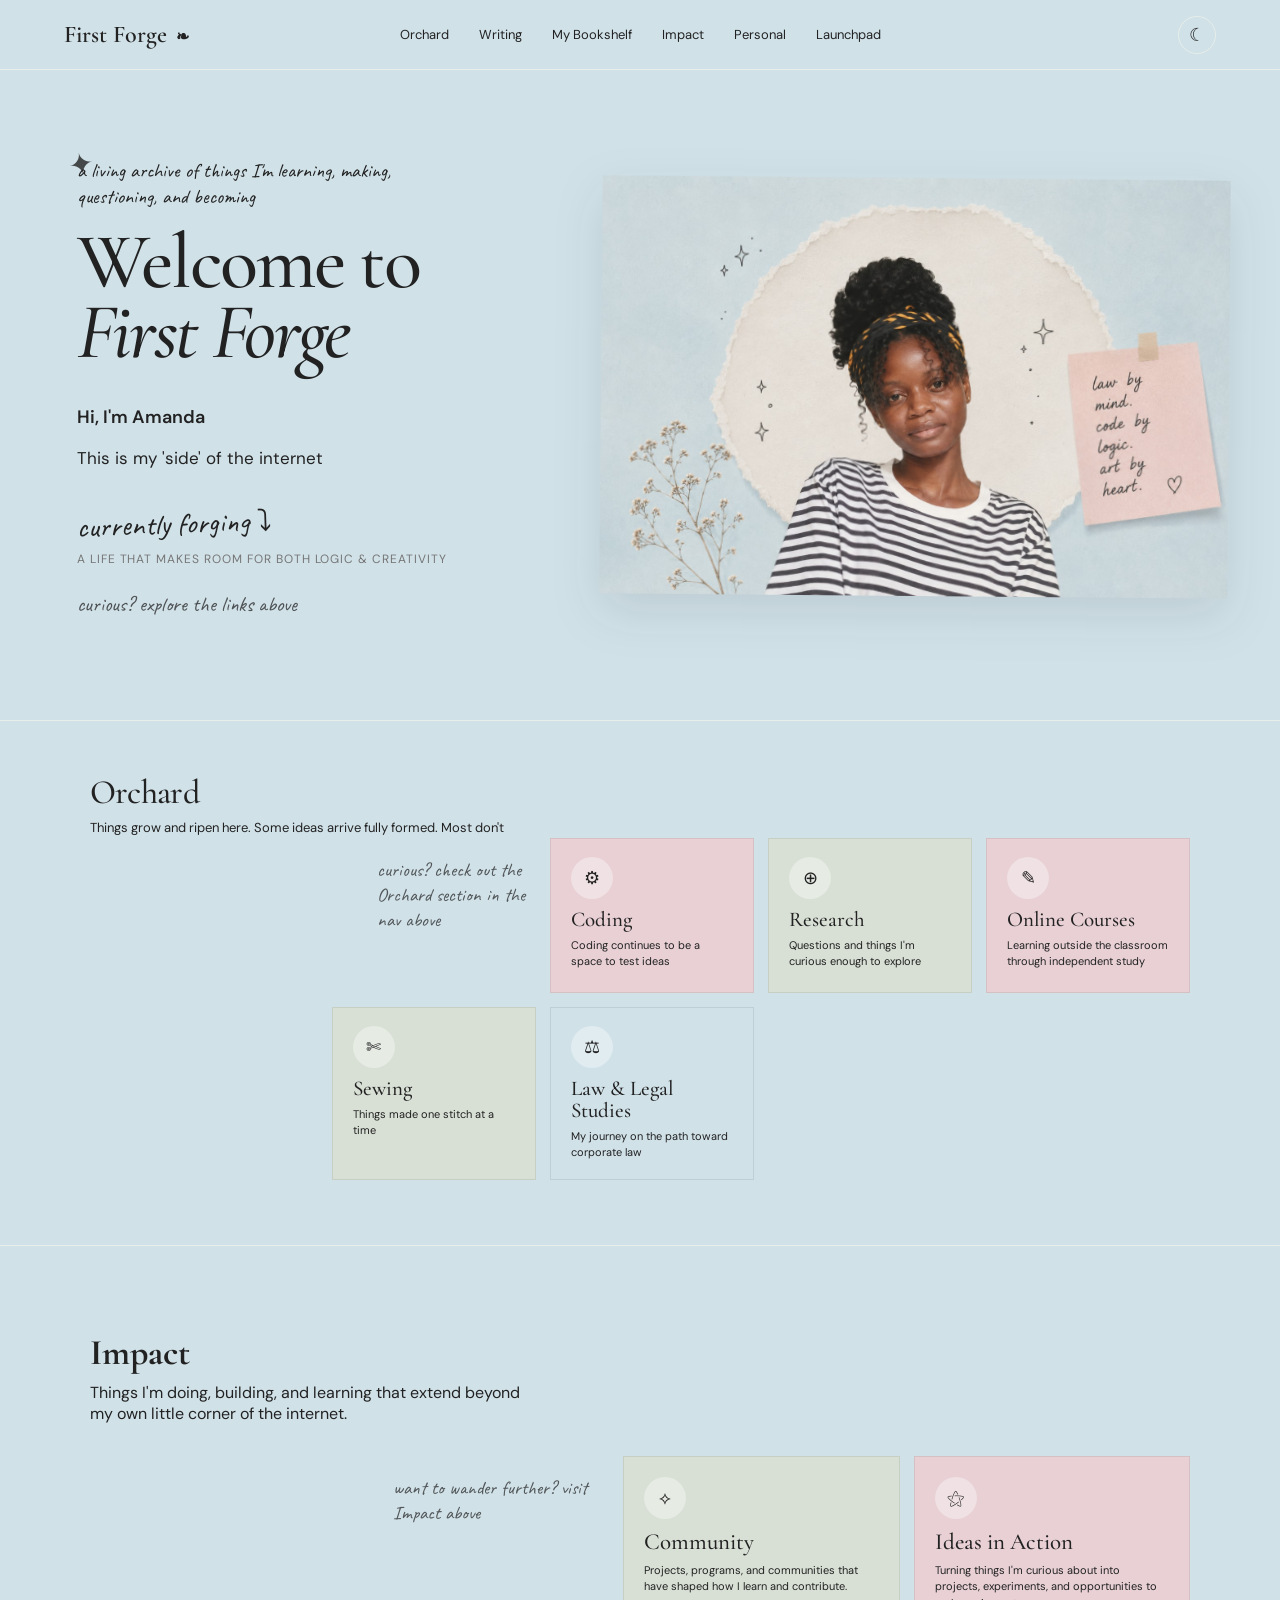
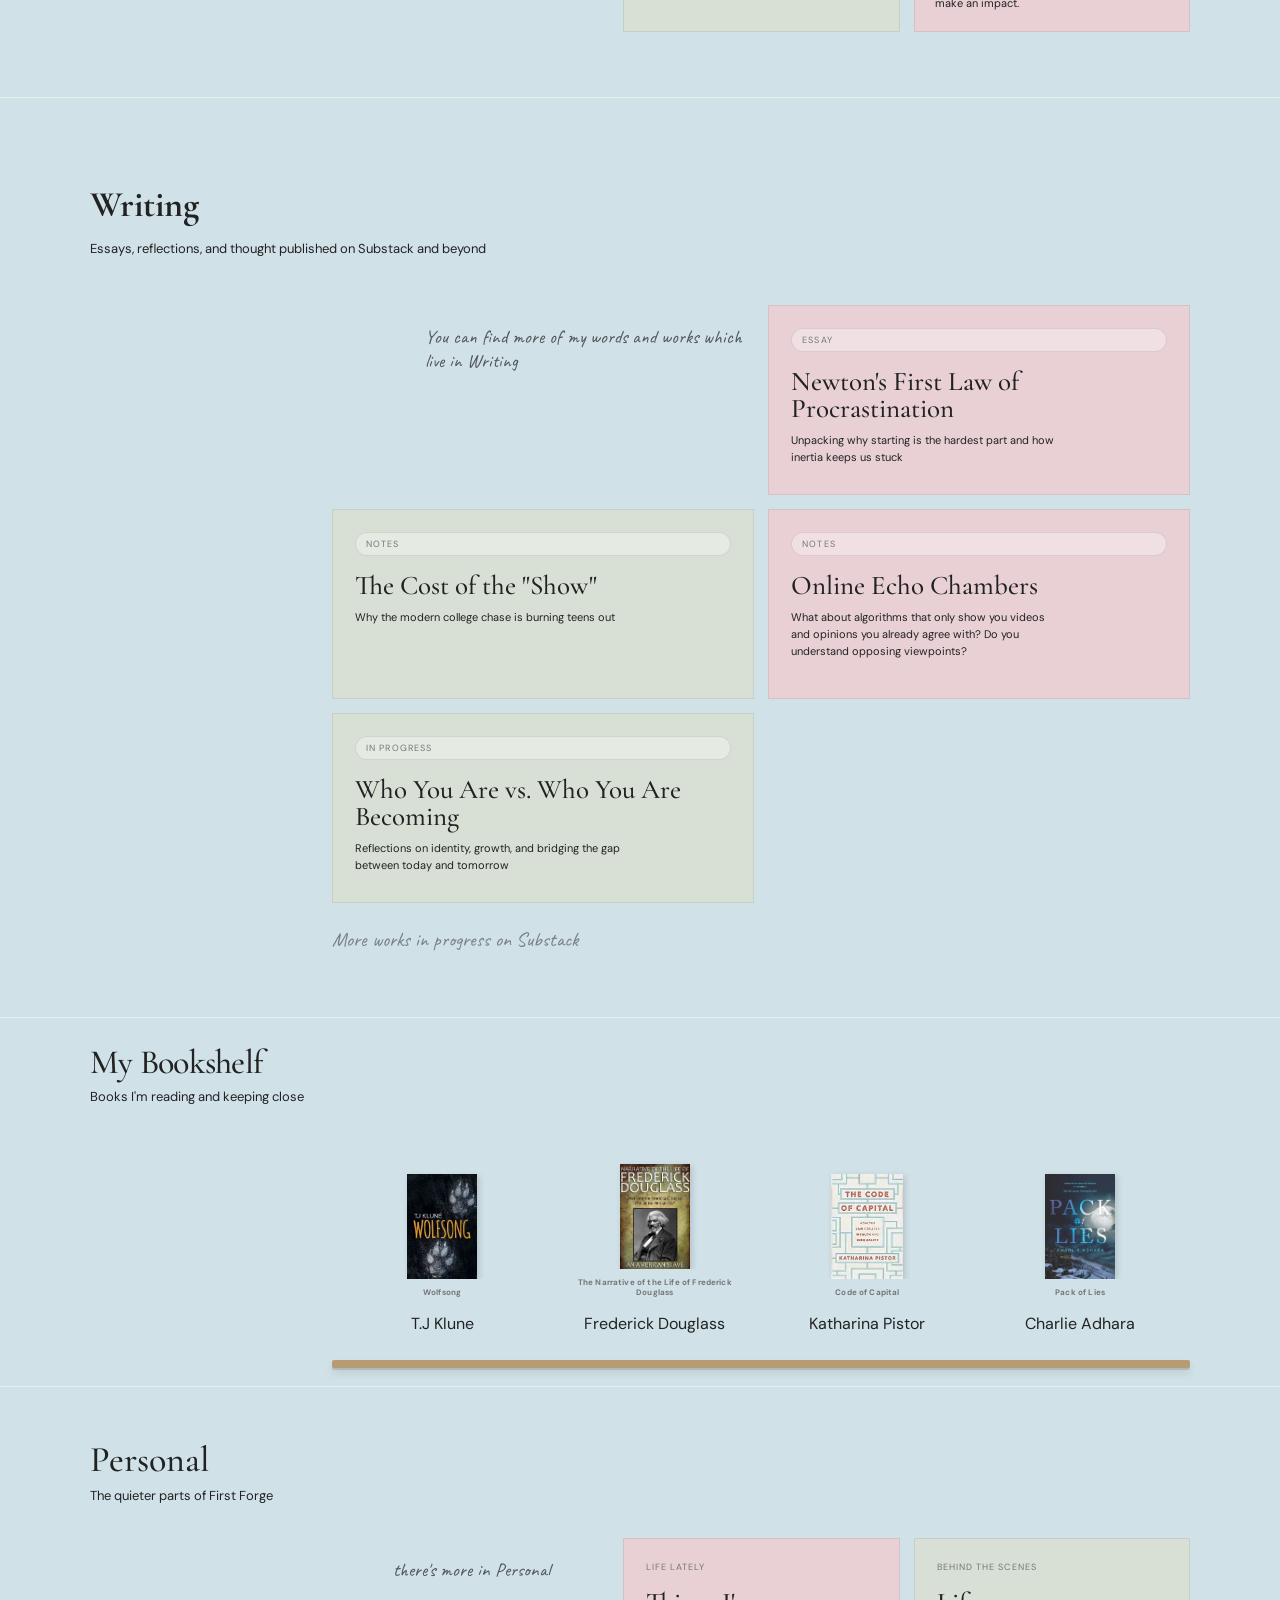
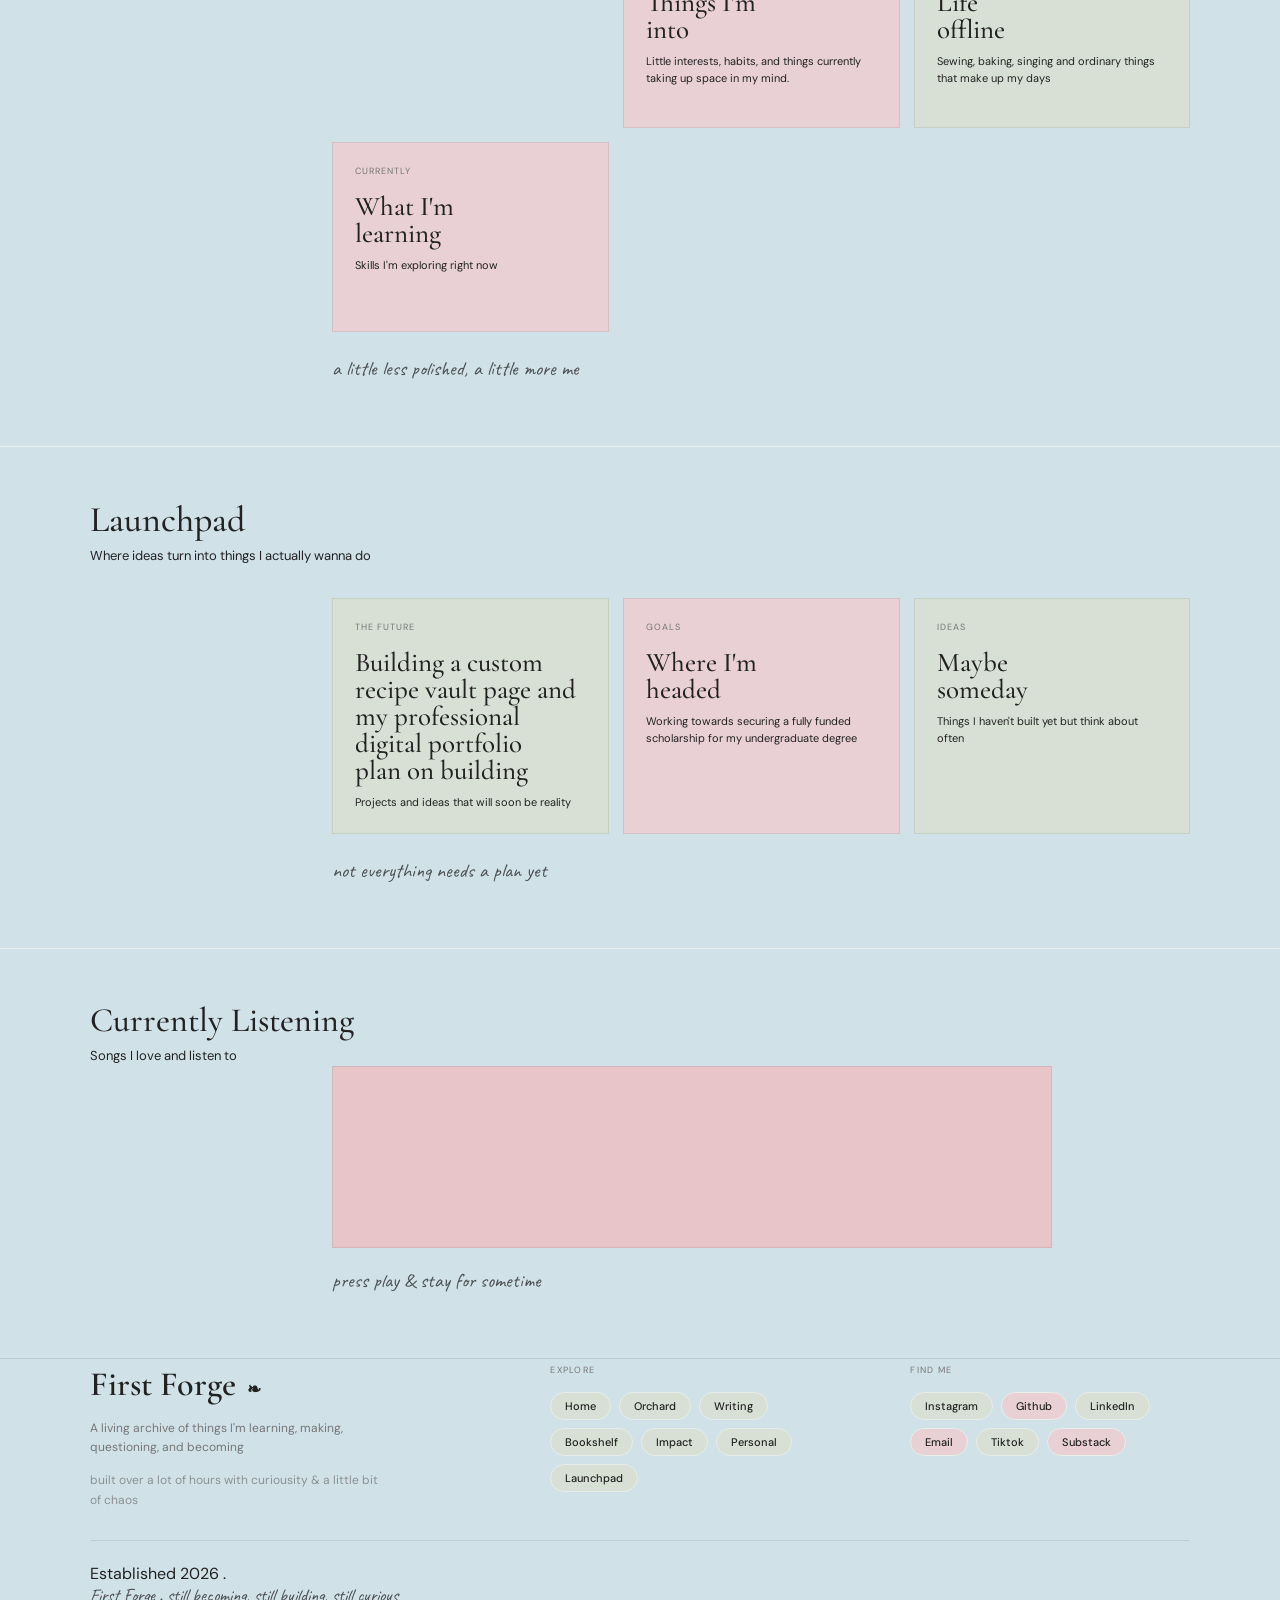
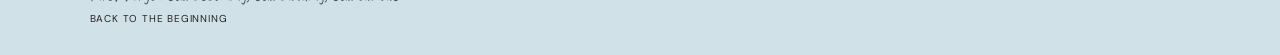
==== commit f2286131: "Added substack social link to html footer and corrected some css errors" ====
--- a/index.html
+++ b/index.html
@@ -391,6 +391,7 @@
                 <a href="https://www.linkedin.com/in/amanda-edet-337329401/" target="_blank" rel="noopener noreferrer">LinkedIn</a>
                 <a href="mailto:edetamanda841@gmail.com" target="_blank" rel="noopener noreferrer">Email</a>
                 <a href="https://www.tiktok.com/@cutie._.amy3?_r=1&_t=ZS-9896tM3rSbd" target="_blank" rel="noopener noreferrer">Tiktok</a>
+                <a href="https://substack.com/@thewanderingmind964464" target="_blank" rel="noopener noreferrer">Substack</a>
             </nav>
         </div>
         </div>
--- a/style.css
+++ b/style.css
@@ -509,14 +509,6 @@
     background-color: #F7F3ED;
     display: flex;
     flex-direction: column;
-}
-
-.writing-preview-card:nth-child(odd) {
-    background-color: var(--sage);
-}
-
-.writing-preview-card:nth-child(even) {
-    background-color: var(--rose);
 }
 
 .writing-preview-card:nth-child(odd) {
@@ -664,7 +656,7 @@
     max-width: 72px;
     object-fit: cover;
     box-shadow: 2px 2px 6px rgba(34, 34, 34, 0.16);
-    transform: transform 0.2s ease, box-shadow 0.2s ease;
+    transition: transform 0.2s ease, box-shadow 0.2s ease;
 }
 
 .book-note {
@@ -922,10 +914,6 @@
     background-color: var(--rose);
 }
 
-.launchpad-preview-card:nth-child(odd) {
-    background-color: var(--sage);
-}
-
 .launchpad-label {
     font-family: "DM Sans", sans-serif;
     font-size: 9px;
@@ -1265,23 +1253,14 @@
     }
 }
 
-.personal-preview-card:nth-child(odd),
-.launchpad-preview-card:nth-child(odd) {
+.personal-preview-card:nth-child(odd) {
     background-color: var(--sage);
 }
 
-.personal-preview-card:nth-child(even),
-.launchpad-preview-card:nth-child(even) {
-    background-color: var(--sage);
-}
-
-.section-nav-note {
-    margin: 20px 0 0 22%;
-    font-family: "Caveat", cursive;
-    font-size: 19px;
-    line-height: 1.3;
-    opacity: 0.72;
-}
+.personal-preview-card:nth-child(even) {
+    background-color: var(--rose);
+}
+
 @media (max-width: 500px) {
     .logo {
         font-size: 27px;
@@ -1854,3 +1833,947 @@
         transform: none;
     }
 }
+
+/* Personal Page */
+.inner-page {
+    min-height: 100vh;
+}
+
+/* Personal Hero */
+.personal-page .page-hero {
+    position: relative;
+    padding: 90px 8% 75px;
+    max-width: 950px;
+}
+
+.personal-page .page-hero::after {
+    content: "✦";
+    position: absolute;
+    right: 12%;
+    bottom: 55px;
+    font-family: "Cormorant Garamond", serif;
+    font-size: 34px;
+    transform: rotate(12deg);
+    opacity: 0.45;
+}
+
+.personal-page .page-hero .handwritten {
+    margin: 0 0 18px;
+    font-family: "Caveat", cursive;
+    font-size: 24px;
+    line-height: 1.2;
+    opacity: 0.75;
+    transform: rotate(-2deg);
+}
+
+.personal-page .page-hero h1 {
+    margin: 0;
+    font-family: "Cormorant Garamond", serif;
+    font-size: clamp(70px, 10vw, 130px);
+    font-weight: 500;
+    line-height: 0.85;
+    letter-spacing: -0.04em;
+}
+
+.personal-page .page-intro {
+    max-width: 570px;
+    margin: 35px 0 0;
+    font-family: "DM Sans", sans-serif;
+    font-size: 18px;
+    line-height: 1.75;
+}
+
+
+/* Personal Cards*/
+
+.personal-grid {
+    position: relative;
+    padding: 5px 8% 110px;
+
+    display: grid;
+    grid-template-columns: repeat(2, 1fr);
+    gap: 24px;
+}
+
+
+/* Individual card */
+
+.personal-card {
+    position: relative;
+    min-height: 310px;
+
+    padding: 34px;
+
+    border: 1px solid rgba(55, 55, 45, 0.10);
+    border-radius: 8px;
+
+    display: flex;
+    flex-direction: column;
+
+    box-shadow:
+        0 4px 0 rgba(55, 55, 45, 0.04),
+        0 10px 24px rgba(55, 55, 45, 0.07);
+
+    overflow: hidden;
+
+    transition:
+        transform 0.25s ease,
+        box-shadow 0.25s ease;
+}
+
+
+/* Card colours */
+
+.personal-card:nth-child(odd) {
+    background-color: var(--rose);
+}
+
+.personal-card:nth-child(even) {
+    background-color: var(--sage);
+}
+
+
+/* Tiny decorative corner */
+
+.personal-card::after {
+    content: "✦";
+    position: absolute;
+    right: 22px;
+    top: 18px;
+
+    font-family: "Cormorant Garamond", serif;
+    font-size: 20px;
+
+    opacity: 0.35;
+}
+
+
+/* Slightly different rotations */
+
+.personal-card:nth-child(1) {
+    transform: rotate(-0.6deg);
+}
+
+.personal-card:nth-child(2) {
+    transform: rotate(0.7deg);
+}
+
+.personal-card:nth-child(3) {
+    transform: rotate(0.4deg);
+}
+
+.personal-card:nth-child(4) {
+    transform: rotate(-0.7deg);
+}
+
+.personal-card:nth-child(5) {
+    transform: rotate(0.6deg);
+}
+
+.personal-card:nth-child(6) {
+    transform: rotate(-0.4deg);
+}
+
+
+/* Hover */
+
+.personal-card:nth-child(1):hover,
+.personal-card:nth-child(3):hover,
+.personal-card:nth-child(5):hover {
+    transform: translateY(-7px) rotate(-0.6deg);
+}
+
+.personal-card:nth-child(2):hover,
+.personal-card:nth-child(4):hover,
+.personal-card:nth-child(6):hover {
+    transform: translateY(-7px) rotate(0.7deg);
+}
+
+.personal-card:hover {
+    box-shadow:
+        0 6px 0 rgba(55, 55, 45, 0.04),
+        0 16px 30px rgba(55, 55, 45, 0.10);
+}
+
+
+/* Card Label */
+
+.card-meta {
+    margin-bottom: 38px;
+}
+
+.category-tag {
+    display: inline-block;
+
+    padding: 6px 10px;
+
+    border: 1px solid rgba(55, 55, 45, 0.12);
+    border-radius: 20px;
+
+    background-color: rgba(255, 255, 255, 0.28);
+
+    font-family: "DM Sans", sans-serif;
+    font-size: 9px;
+    letter-spacing: 0.13em;
+    text-transform: uppercase;
+
+    color: var(--muted-text);
+}
+
+
+/* Card text*/
+
+.personal-card h2 {
+    max-width: 450px;
+
+    margin: auto 0 16px;
+
+    font-family: "Cormorant Garamond", serif;
+    font-size: 43px;
+    font-weight: 500;
+    line-height: 0.95;
+
+    letter-spacing: -0.025em;
+}
+
+.personal-card p {
+    max-width: 400px;
+
+    margin: 0;
+
+    font-family: "DM Sans", sans-serif;
+    font-size: 14px;
+    line-height: 1.7;
+}
+
+/* To make my cards aesthetic*/
+
+.personal-card:nth-child(1)::before {
+    content: "made by hand";
+    position: absolute;
+    right: 25px;
+    bottom: 20px;
+
+    font-family: "Caveat", cursive;
+    font-size: 16px;
+
+    opacity: 0.55;
+    transform: rotate(-5deg);
+}
+
+.personal-card:nth-child(3)::before {
+    content: "something sweet";
+    position: absolute;
+    right: 25px;
+    bottom: 20px;
+
+    font-family: "Caveat", cursive;
+    font-size: 16px;
+
+    opacity: 0.55;
+    transform: rotate(-4deg);
+}
+
+.personal-card:nth-child(6)::before {
+    content: "see you at the next one";
+    position: absolute;
+    right: 25px;
+    bottom: 20px;
+
+    font-family: "Caveat", cursive;
+    font-size: 16px;
+
+    opacity: 0.55;
+    transform: rotate(-3deg);
+}
+
+
+/* Personal Notes*/
+
+.personal-notes {
+    position: relative;
+
+    margin: 0 8% 100px;
+    padding: 55px 60px 60px;
+
+    max-width: 850px;
+
+    background-color: var(--background);
+
+    border: 1px solid rgba(55, 55, 45, 0.10);
+    border-radius: 4px;
+
+    box-shadow:
+        0 5px 0 rgba(55, 55, 45, 0.04),
+        0 15px 30px rgba(55, 55, 45, 0.08);
+
+    transform: rotate(-0.5deg);
+}
+
+
+/* Tape-like decoration */
+
+.personal-notes::before {
+    content: "";
+
+    position: absolute;
+
+    width: 105px;
+    height: 25px;
+
+    top: -12px;
+    left: 50%;
+
+    transform: translateX(-50%) rotate(-2deg);
+
+    background-color: rgba(232, 208, 213, 0.75);
+
+    opacity: 0.75;
+}
+
+
+/* Decorative star */
+
+.personal-notes::after {
+    content: "✦";
+
+    position: absolute;
+
+    right: 30px;
+    top: 25px;
+
+    font-family: "Cormorant Garamond", serif;
+    font-size: 25px;
+
+    opacity: 0.35;
+}
+
+
+.personal-notes .handwritten {
+    margin: 0 0 18px;
+
+    font-family: "Caveat", cursive;
+    font-size: 25px;
+
+    opacity: 0.75;
+}
+
+
+.personal-notes h2 {
+    margin: 0 0 30px;
+
+    font-family: "Cormorant Garamond", serif;
+    font-size: clamp(42px, 5vw, 65px);
+
+    font-weight: 500;
+    line-height: 0.98;
+
+    letter-spacing: -0.025em;
+}
+
+
+.personal-notes > p:not(.handwritten) {
+    max-width: 600px;
+
+    margin: 0 0 18px;
+
+    font-family: "DM Sans", sans-serif;
+    font-size: 15px;
+    line-height: 1.8;
+}
+
+
+/* Footer */
+
+.personal-page .site-footer {
+    background-color: var(--blue);
+}
+
+
+/* Personal Mobile*/
+
+@media (max-width: 760px) {
+
+    .personal-page .page-hero {
+        padding: 65px 7% 55px;
+    }
+
+    .personal-page .page-hero h1 {
+        font-size: clamp(62px, 18vw, 90px);
+    }
+
+    .personal-page .page-intro {
+        margin-top: 25px;
+        font-size: 16px;
+        line-height: 1.7;
+    }
+
+    .personal-grid {
+        grid-template-columns: 1fr;
+        padding: 0 7% 75px;
+        gap: 18px;
+    }
+
+    .personal-card {
+        min-height: 275px;
+        padding: 28px;
+    }
+
+    .personal-card h2 {
+        font-size: 38px;
+    }
+
+    .card-meta {
+        margin-bottom: 30px;
+    }
+
+    /* Remove rotations on small screens */
+
+    .personal-card:nth-child(1),
+    .personal-card:nth-child(2),
+    .personal-card:nth-child(3),
+    .personal-card:nth-child(4),
+    .personal-card:nth-child(5),
+    .personal-card:nth-child(6) {
+        transform: none;
+    }
+
+    .personal-card:nth-child(1):hover,
+    .personal-card:nth-child(2):hover,
+    .personal-card:nth-child(3):hover,
+    .personal-card:nth-child(4):hover,
+    .personal-card:nth-child(5):hover,
+    .personal-card:nth-child(6):hover {
+        transform: translateY(-4px);
+    }
+
+    .personal-notes {
+        margin: 0 7% 75px;
+        padding: 45px 28px 40px;
+    }
+
+    .personal-notes h2 {
+        font-size: 42px;
+        line-height: 1;
+    }
+
+    .personal-notes::after {
+        right: 20px;
+        top: 20px;
+    }
+}
+
+/* Writing Page*/
+
+.writing-page {
+    background-color: var(--background);
+}
+
+/* Writing Hero */
+
+.writing-page .page-hero {
+    position: relative;
+    padding: 90px 8% 60px;
+    max-width: 950px;
+}
+
+.writing-page .page-hero .page-kicker {
+    margin: 0 0 12px;
+    font-family: "DM Sans", sans-serif;
+    font-size: 11px;
+    letter-spacing: 0.15em;
+    text-transform: uppercase;
+    color: var(--muted-text);
+}
+
+.writing-page .page-hero h1 {
+    margin: 0;
+    font-family: "Cormorant Garamond", serif;
+    font-size: clamp(70px, 10vw, 130px);
+    font-weight: 500;
+    line-height: 0.85;
+    letter-spacing: -0.04em;
+}
+
+.writing-page .page-intro {
+    max-width: 580px;
+    margin: 30px 0 20px;
+    font-family: "DM Sans", sans-serif;
+    font-size: 18px;
+    line-height: 1.75;
+}
+
+.writing-page .page-hero .handwritten {
+    margin: 15px 0 0;
+    font-family: "Caveat", cursive;
+    font-size: 22px;
+    opacity: 0.75;
+    transform: rotate(-1.5deg);
+}
+
+/* Writing grid and cards*/
+
+.writing-page-grid {
+    padding: 20px 8% 80px;
+    display: grid;
+    grid-template-columns: repeat(2, 1fr);
+    gap: 32px;
+}
+
+.writing-full-card {
+    position: relative;
+    display: flex;
+    flex-direction: column;
+    border: 1px solid rgba(55, 55, 45, 0.10);
+    border-radius: 8px;
+    overflow: hidden;
+    box-shadow:
+        0 4px 0 rgba(55, 55, 45, 0.04),
+        0 10px 24px rgba(55, 55, 45, 0.07);
+    transition: transform 0.25s ease, box-shadow 0.25s ease;
+}
+
+/* Alternate Background Colors */
+.writing-full-card.sage-card {
+    background-color: var(--sage);
+}
+
+.writing-full-card.rose-card {
+    background-color: var(--rose);
+}
+
+/* Gentle Paper-Rotations */
+.writing-full-card:nth-child(odd) {
+    transform: rotate(-0.5deg);
+}
+
+.writing-full-card:nth-child(even) {
+    transform: rotate(0.6deg);
+}
+
+.writing-full-card:hover {
+    transform: translateY(-6px) rotate(0deg);
+    box-shadow:
+        0 6px 0 rgba(55, 55, 45, 0.04),
+        0 18px 32px rgba(55, 55, 45, 0.12);
+}
+
+/* Article Thumbnails*/
+
+.article-thumbnail {
+    width: 100%;
+    height: 210px;
+    overflow: hidden;
+    border-bottom: 1px solid rgba(55, 55, 45, 0.08);
+    background-color: rgba(0, 0, 0, 0.03);
+}
+
+.article-thumbnail img {
+    width: 100%;
+    height: 100%;
+    object-fit: cover;
+    filter: saturate(0.9);
+    transition: transform 0.4s ease, filter 0.4s ease;
+}
+
+.writing-full-card:hover .article-thumbnail img {
+    transform: scale(1.04);
+    filter: saturate(1);
+}
+
+/*
+   Card Content and typography
+    */
+
+.article-content {
+    padding: 30px;
+    display: flex;
+    flex-direction: column;
+    flex-grow: 1;
+}
+
+.article-content .card-meta {
+    display: flex;
+    justify-content: space-between;
+    align-items: center;
+    margin-bottom: 20px;
+}
+
+.writing-type {
+    display: inline-block;
+    padding: 5px 10px;
+    border: 1px solid rgba(55, 55, 45, 0.12);
+    border-radius: 20px;
+    background-color: rgba(255, 255, 255, 0.35);
+    font-family: "DM Sans", sans-serif;
+    font-size: 9px;
+    letter-spacing: 0.13em;
+    text-transform: uppercase;
+    color: var(--muted-text);
+}
+
+.read-time {
+    font-family: "Caveat", cursive;
+    font-size: 16px;
+    opacity: 0.7;
+}
+
+.article-content h2 {
+    margin: 0 0 14px;
+    font-family: "Cormorant Garamond", serif;
+    font-size: 34px;
+    font-weight: 500;
+    line-height: 1.05;
+    letter-spacing: -0.02em;
+}
+
+.article-content h2 a {
+    color: inherit;
+    text-decoration: none;
+    transition: opacity 0.2s ease;
+}
+
+.article-content h2 a:hover {
+    opacity: 0.7;
+}
+
+.article-content p {
+    margin: 0 0 24px;
+    font-family: "DM Sans", sans-serif;
+    font-size: 14.5px;
+    line-height: 1.7;
+    opacity: 0.9;
+}
+
+/* Card footer and badges*/
+
+.card-footer {
+    margin-top: auto;
+    padding-top: 18px;
+    border-top: 1px dashed rgba(55, 55, 45, 0.12);
+    display: flex;
+    justify-content: space-between;
+    align-items: center;
+}
+
+.writing-status {
+    font-family: "DM Sans", sans-serif;
+    font-size: 11px;
+    text-transform: uppercase;
+    letter-spacing: 0.08em;
+    opacity: 0.6;
+}
+
+.read-link {
+    font-family: "DM Sans", sans-serif;
+    font-size: 12px;
+    font-weight: 600;
+    text-decoration: none;
+    letter-spacing: 0.04em;
+    color: inherit;
+    transition: transform 0.2s ease;
+}
+
+.read-link:hover {
+    transform: translateX(3px);
+}
+
+/* Closing Note */
+.page-closing-note {
+    text-align: center;
+    margin: 20px 0 90px;
+    font-family: "Caveat", cursive;
+    font-size: 24px;
+    opacity: 0.65;
+}
+
+/* Writing page responsiveness*/
+
+@media (max-width: 820px) {
+    .writing-page-grid {
+        grid-template-columns: 1fr;
+        padding: 10px 7% 60px;
+        gap: 24px;
+    }
+
+    .writing-full-card:nth-child(odd),
+    .writing-full-card:nth-child(even) {
+        transform: none;
+    }
+
+    .writing-full-card:hover {
+        transform: translateY(-4px);
+    }
+
+    .article-thumbnail {
+        height: 180px;
+    }
+
+    .article-content {
+        padding: 24px;
+    }
+
+    .article-content h2 {
+        font-size: 28px;
+    }
+}
+
+/* Orchard Page*/
+.orchard-page {
+    background-color: var(--background);
+}
+
+/* Orchard Hero*/
+.orchard-page .page-hero {
+    position: relative;
+    padding: 90px 8% 50px;
+    max-width: 950px;
+}
+
+.orchard-page .page-hero .handwritten {
+    margin: 0 0 14px;
+    font-family: "Caveat", cursive;
+    font-size: 24px;
+    line-height: 1.2;
+    opacity: 0.75;
+    transform: rotate(-2deg);
+}
+
+.orchard-page .page-hero h1 {
+    margin: 0;
+    font-family: "Cormorant Garamond", serif;
+    font-size: clamp(70px, 10vw, 130px);
+    font-weight: 500;
+    line-height: 0.85;
+    letter-spacing: -0.04em;
+}
+
+.orchard-page .page-intro {
+    max-width: 580px;
+    margin: 30px 0 0;
+    font-family: "DM Sans", sans-serif;
+    font-size: 18px;
+    line-height: 1.75;
+}
+
+/* Orchard Grid */
+.orchard-grid-full {
+    padding: 20px 8% 100px;
+    display: grid;
+    grid-template-columns: repeat(2, 1fr);
+    gap: 28px;
+}
+
+/* Base Card Shell */
+.large-card {
+    position: relative;
+    padding: 36px;
+    border: 1px solid rgba(55, 55, 45, 0.10);
+    border-radius: 8px;
+    display: flex;
+    flex-direction: column;
+    box-shadow:
+        0 4px 0 rgba(55, 55, 45, 0.04),
+        0 10px 24px rgba(55, 55, 45, 0.07);
+    transition: transform 0.25s ease, box-shadow 0.25s ease;
+    overflow: hidden;
+}
+
+/* Alternating Card Colors */
+.large-card:nth-child(odd) {
+    background-color: var(--sage);
+}
+
+.large-card:nth-child(even) {
+    background-color: var(--rose);
+}
+
+/* Subtle Rotations */
+.large-card:nth-child(1) { transform: rotate(-0.5deg); }
+.large-card:nth-child(2) { transform: rotate(0.6deg); }
+.large-card:nth-child(3) { transform: rotate(0.4deg); }
+.large-card:nth-child(4) { transform: rotate(-0.6deg); }
+.large-card:nth-child(5) { transform: rotate(0.5deg); }
+.large-card:nth-child(6) { transform: rotate(-0.4deg); }
+
+/* Hover Effects */
+.large-card:hover {
+    transform: translateY(-6px) rotate(0deg);
+    box-shadow:
+        0 6px 0 rgba(55, 55, 45, 0.04),
+        0 16px 30px rgba(55, 55, 45, 0.11);
+}
+
+/* Decorative Star Accent */
+.large-card::after {
+    content: "✦";
+    position: absolute;
+    right: 24px;
+    top: 20px;
+    font-family: "Cormorant Garamond", serif;
+    font-size: 20px;
+    opacity: 0.35;
+}
+
+/* Card Content & Typography */
+.large-card h2 {
+    margin: 0 0 16px;
+    font-family: "Cormorant Garamond", serif;
+    font-size: 38px;
+    font-weight: 500;
+    line-height: 1;
+    letter-spacing: -0.025em;
+}
+
+.large-card p {
+    margin: 0 0 18px;
+    font-family: "DM Sans", sans-serif;
+    font-size: 14.5px;
+    line-height: 1.7;
+}
+
+.large-card .handwritten {
+    margin-top: auto;
+    font-family: "Caveat", cursive;
+    font-size: 18px;
+    opacity: 0.75;
+}
+
+/* Projects and learning lists */
+.project-list {
+    margin-top: 10px;
+    display: flex;
+    flex-direction: column;
+    gap: 14px;
+}
+
+.project-item {
+    padding: 12px 14px;
+    background-color: rgba(255, 255, 255, 0.3);
+    border: 1px solid rgba(55, 55, 45, 0.08);
+    border-radius: 6px;
+}
+
+.project-item strong {
+    display: block;
+    font-family: "DM Sans", sans-serif;
+    font-size: 13.5px;
+    font-weight: 600;
+    margin-bottom: 2px;
+}
+
+.project-item p {
+    margin: 0;
+    font-size: 13px;
+    line-height: 1.5;
+    opacity: 0.85;
+}
+
+.learning-list,
+.course-list,
+.sewing-wishlist {
+    margin: 10px 0 18px;
+    padding-left: 20px;
+    font-family: "DM Sans", sans-serif;
+    font-size: 14px;
+    line-height: 1.8;
+}
+
+.course-platform {
+    font-weight: 600;
+    font-size: 11px;
+    letter-spacing: 0.05em;
+    text-transform: uppercase;
+    background: rgba(255, 255, 255, 0.4);
+    padding: 2px 6px;
+    border-radius: 4px;
+    margin-right: 6px;
+}
+
+/* Sewing Sections */
+.sewing-subsection {
+    margin-top: 15px;
+}
+
+.sewing-subsection strong {
+    display: block;
+    font-size: 13px;
+    text-transform: uppercase;
+    letter-spacing: 0.05em;
+    margin-bottom: 8px;
+}
+
+.pattern-tags {
+    display: flex;
+    flex-wrap: wrap;
+    gap: 8px;
+    margin-bottom: 15px;
+}
+
+.pattern-chip {
+    font-family: "DM Sans", sans-serif;
+    font-size: 12px;
+    padding: 4px 10px;
+    background-color: rgba(255, 255, 255, 0.5);
+    border: 1px solid rgba(55, 55, 45, 0.12);
+    border-radius: 14px;
+}
+
+.garment-preview-grid {
+    display: grid;
+    grid-template-columns: repeat(2, 1fr);
+    gap: 12px;
+    margin: 15px 0;
+}
+
+.garment-item {
+    margin: 0;
+    border-radius: 6px;
+    overflow: hidden;
+    background-color: rgba(0, 0, 0, 0.04);
+}
+
+.garment-item img {
+    width: 100%;
+    height: 110px;
+    object-fit: cover;
+    display: block;
+}
+
+.garment-item figcaption {
+    font-family: "Caveat", cursive;
+    font-size: 14px;
+    text-align: center;
+    padding: 4px;
+    opacity: 0.8;
+}
+
+/* Responsiveness of the orchard */
+@media (max-width: 820px) {
+    .orchard-grid-full {
+        grid-template-columns: 1fr;
+        padding: 10px 7% 75px;
+        gap: 22px;
+    }
+
+    .large-card {
+        padding: 28px;
+    }
+
+    .large-card:nth-child(1),
+    .large-card:nth-child(2),
+    .large-card:nth-child(3),
+    .large-card:nth-child(4),
+    .large-card:nth-child(5),
+    .large-card:nth-child(6) {
+        transform: none;
+    }
+
+    .large-card:hover {
+        transform: translateY(-4px);
+    }
+
+    .large-card h2 {
+        font-size: 32px;
+    }
+}
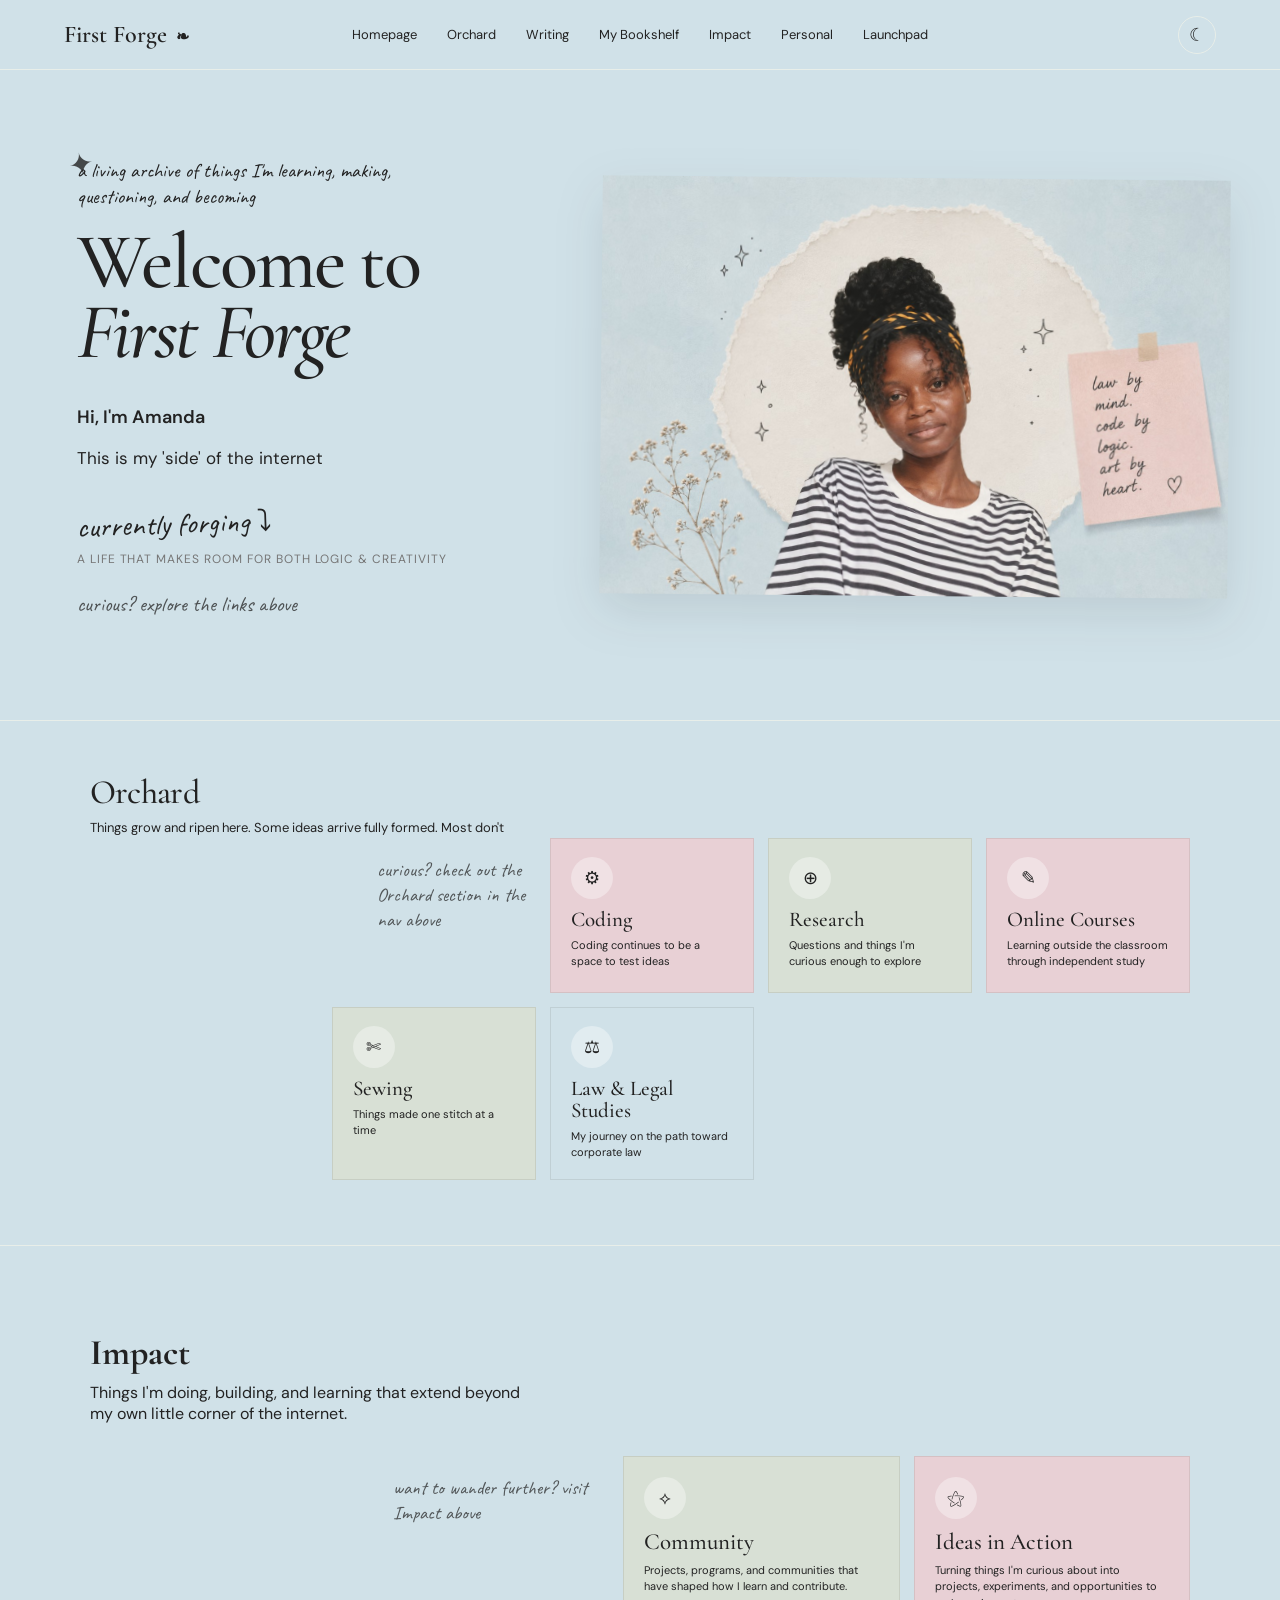
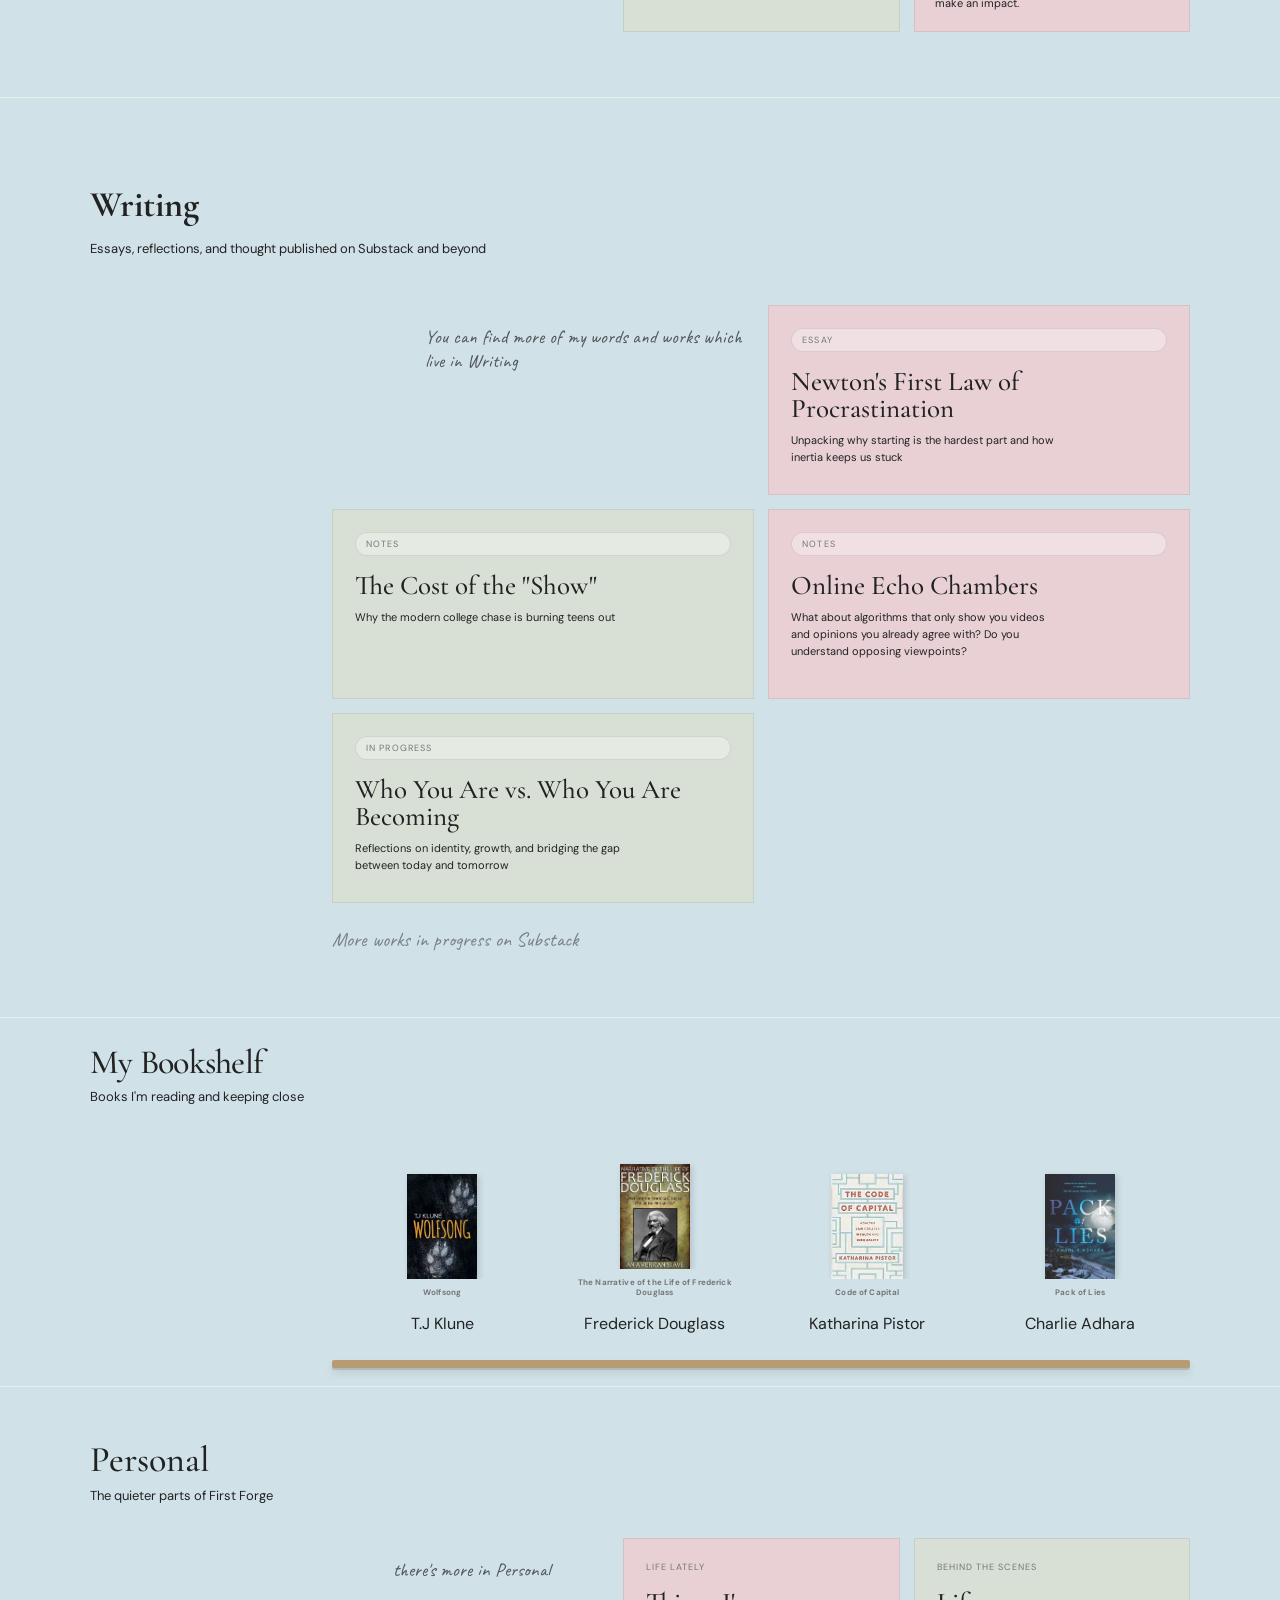
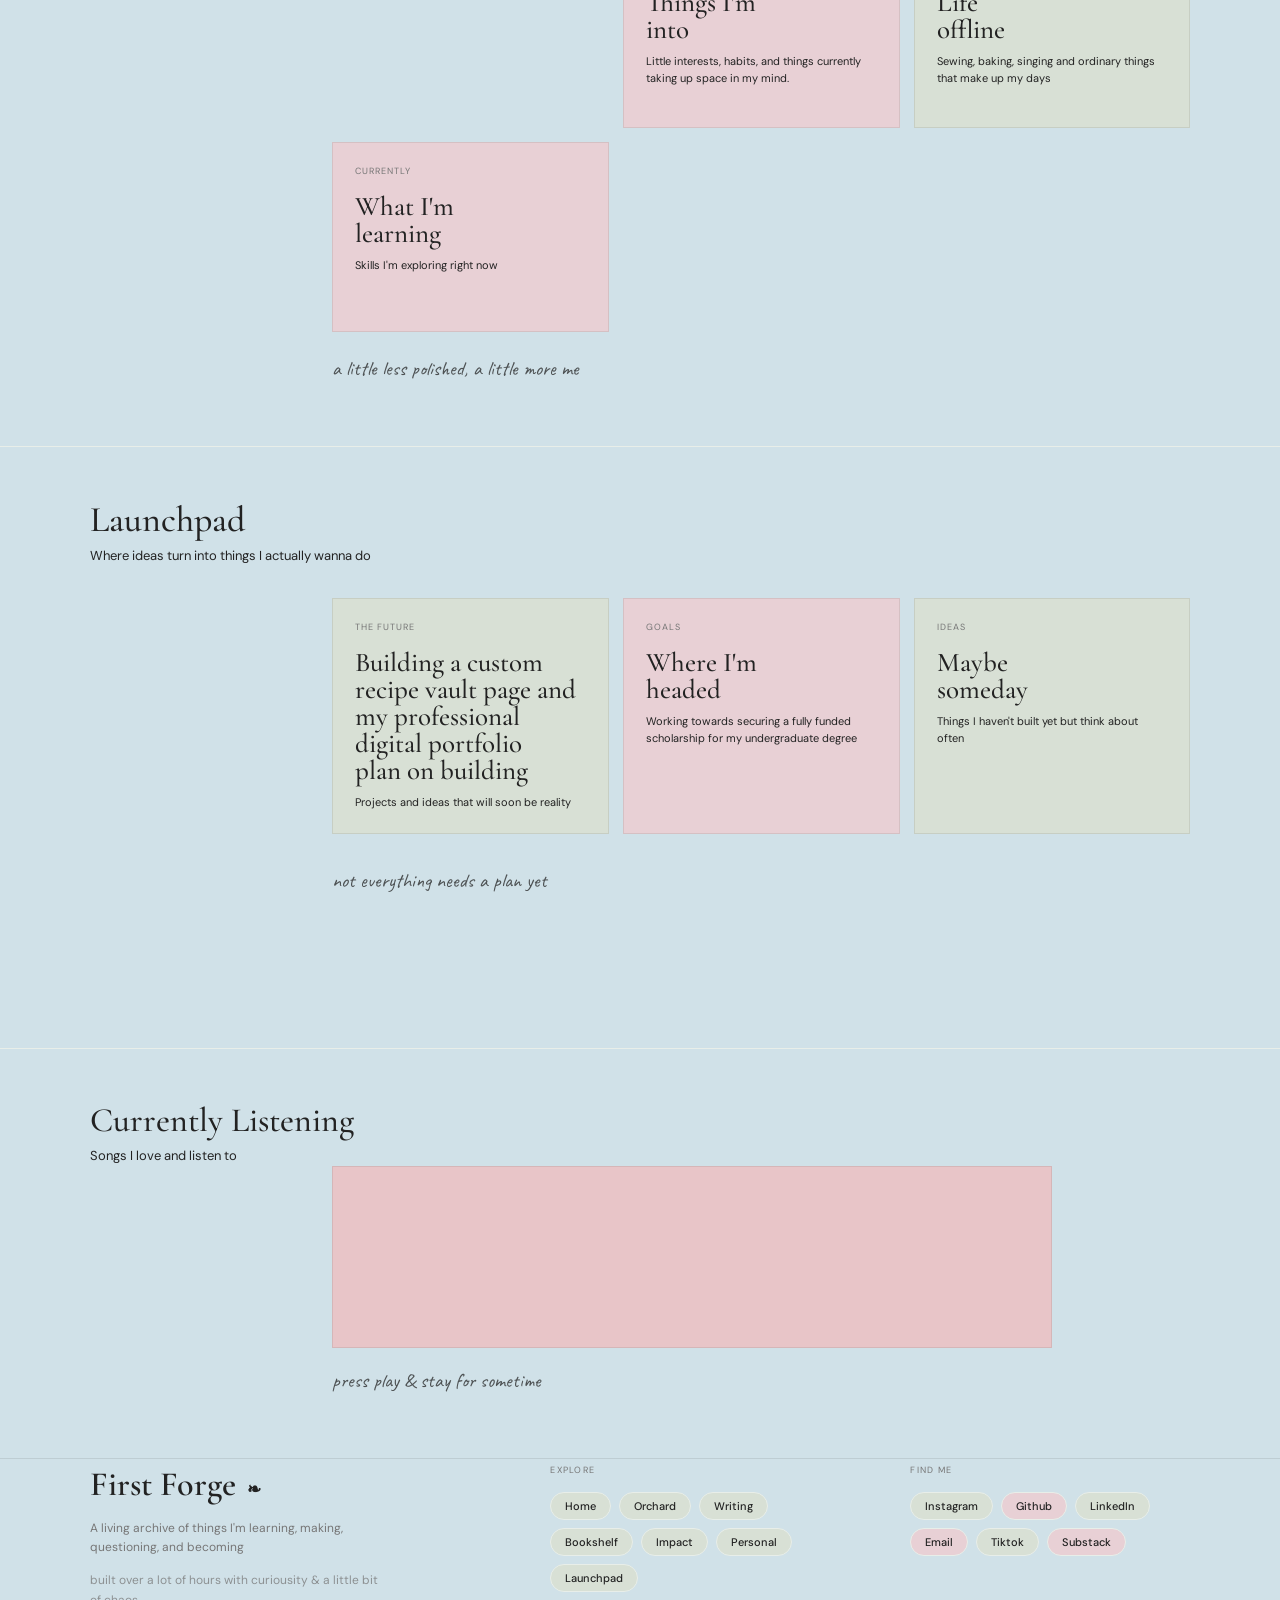
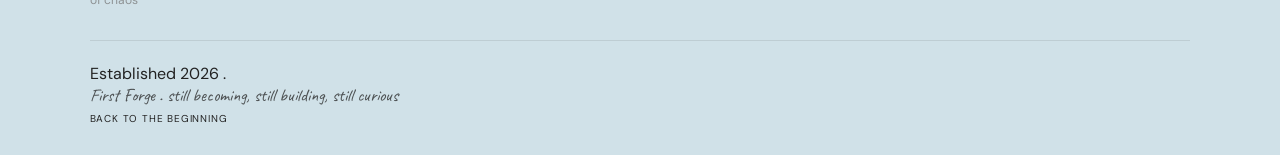
==== commit ff29bfa9: "Added Homepage link in nav" ====
--- a/index.html
+++ b/index.html
@@ -19,6 +19,7 @@
         </a>
 
         <nav class="navigation">
+            <a href="index.html">Homepage</a>
             <a href="orchard.html">Orchard</a>
             <a href="writing.html">Writing</a>
             <a href="mybookshelf.html">My Bookshelf</a>
--- a/style.css
+++ b/style.css
@@ -36,6 +36,8 @@
     color:var(--text);
     font-family: "DM Sans", serif;
     transition: background-color 0.3s ease, color 0.3s ease;
+    overflow-x: hidden;
+    width: 100%;
 }
 
 a {
@@ -689,81 +691,300 @@
     transform: rotate(-1deg);
 }
 
-/* Bookshelf Page */
-.bookshelf {
-    padding: 70px 8% 120px;
-}
-
-.bookshelf .section-heading {
-    max-width: 700px;
-}
-
-.bookshelf.section-heading h2 {
-    max-width: 600px;
-}
-
-/* Full Bookshelf Grid */
-.bookshelf-full-grid {
-    padding: 20px 8% 90px;
+/* Bookshelf page */
+.bookshelf-page {
+    background-color: var(--blue);
+}
+
+/* Bookshelf Hero */
+
+.bookshelf-page .page-hero {
+    max-width: 850px;
+    padding: 90px 8% 65px;
+}
+
+.bookshelf-page .page-kicker {
+    margin: 0 0 16px;
+}
+
+.bookshelf-page .page-hero h1 {
+    margin: 0;
+    font-family: "Cormorant Garamond", serif;
+    font-size: clamp(68px, 9vw, 120px);
+    font-weight: 500;
+    line-height: 0.85;
+    letter-spacing: -0.04em;
+}
+
+.bookshelf-page .page-intro {
+    max-width: 540px;
+    margin: 30px 0 0;
+    font-family: "DM Sans", sans-serif;
+    font-size: 17px;
+    line-height: 1.75;
+}
+
+.bookshelf-page .page-hero .handwritten {
+    margin-top: 30px;
+    font-size: 24px;
+}
+
+.bookshelf-page {
+    flex: 1 0 auto;
+}
+
+/* Book Grid */
+.bookshelf-page .bookshelf-full-grid {
+    padding: 10px 8% 30px;
     display: grid;
-    grid-template-columns: repeat(4, 1fr);
-    gap: 28px;
-    align-items: start;
-}
-
-.full-book-card {
-    padding: 30px 20px;
-    background-color: var(--background);
-    border: 1px solid var(--border);
-    text-align: center
-}
-
-.full-book-cover {
-    height: 330px;
-    display: flex;
+    grid-template-columns: repeat(3, 1fr);
+    gap: 18px;
+    align-items: stretch;
+}
+
+/* Individual Book Card */
+.bookshelf-page .full-book-card {
+    position: relative;
+    min-width: 0;
+    padding: 24px;
+    background-color: var(--card-background);
+    border: 1px solid rgba(34, 34, 34, 0.10);
+    display: flex;
+    flex-direction: column;
+    transition:
+        transform 0.25s ease,
+        box-shadow 0.25s ease;
+}
+
+.bookshelf-page .full-book-card:hover {
+    transform: translateY(-6px);
+    box-shadow:
+        0 12px 24px rgba(34, 34, 34, 0.10);
+}
+
+/* Book Cover */
+.bookshelf-page .full-book-cover {
+    height: 310px;
+    display: flex;
+    align-items: center;
     justify-content: center;
-    align-items: center;
-}
-
-.full-book-cover img {
-    max-width: 190px;
-    max-height: 300px;
+    padding: 12px;
+    background-color: rgba(255, 255, 255, 0.25);
+    overflow: hidden;
+}
+
+.bookshelf-page .full-book-cover img {
+    display: block;
     width: auto;
     height: auto;
-    display: block;
-    box-shadow: 4px 8px 15px rgba(34, 34, 34, 0.18);
-    transition: transform 0.25s ease;
-}
-
-.full-book-card:hover .full-book-cover img {
-    transform: translateY(-7px) rotate(-1deg);
-}
-
-.full-book-info {
-    margin-top: 20px;
-    font-family: "Cormorant Garamond", serif;
-}
-
-.full-book-info-span {
-    font-family: "DM Sans", sans-serif;
-    font-size: 9px;
-    letter-spacing: 0.12em;
+    max-width: 100%;
+    max-height: 285px;
+    object-fit: contain;
+    box-shadow: 4px 8px 15px rgba(34, 34, 34, 0.16);
+    transition: transform 0.25s ease box-shadow 0.25s ease;
+}
+
+.bookshelf-page .full-book-card:hover .full-book-cover img {
+    transform: translateY(-5px) rotate(-1deg);
+    box-shadow:
+        6px 12px 20px rgba(34, 34, 34, 0.20);
+}
+
+/* Book Information */
+.bookshelf-page .full-book-info {
+    padding-top: 22px;
+    display: flex;
+    flex-direction: column;
+    flex: 1;
+}
+
+.bookshelf-page .card-meta {
+    display: flex;
+    flex-wrap: wrap;
+    align-items: center;
+    gap: 7px;
+    margin-bottom: 17px;
+}
+
+
+/* Genre Tags */
+.bookshelf-page .genre-tag {
+    display: inline-flex;
+    align-items: center;
+    padding: 5px 9px;
+    border: 1px solid var(--border);
+    border-radius: 20px;
+    font-family: "DM Sans", sans-serif;
+    font-size: 8px;
+    font-weight: 600;
+    letter-spacing: 0.10em;
     color: var(--muted-text);
-}
-
-.full-book-info h2 {
-    margin: 12px 0 5px;
-    font-family: "Cormorant Garamond",  serif;
-    font-size: 25px;
+    background-color: rgba(255, 255, 255, 0.25);
+}
+
+
+/* Reading Status */
+.bookshelf-page .status-badge {
+    display: inline-flex;
+    align-items: center;
+    padding: 5px 9px;
+    border-radius: 20px;
+    font-family: "DM Sans", sans-serif;
+    font-size: 8px;
+    font-weight: 600;
+    letter-spacing: 0.04em;
+}
+
+.bookshelf-page .status-badge.read {
+    background-color: var(--sage);
+}
+
+.bookshelf-page .status-badge.reading {
+    background-color: var(--rose);
+}
+
+.bookshelf-page .status-badge.studying {
+    background-color: var(--sage);
+}
+
+.bookshelf-page .status-badge.essential {
+    background-color: var(--rose);
+}
+
+/* Book Title */
+.bookshelf-page .full-book-info h2 {
+    margin: 0 0 5px;
+    font-family: "Cormorant Garamond", serif;
+    font-size: 31px;
     font-weight: 500;
-    line-height: 1;
-}
-
-.full-book-inspo p {
+    line-height: 0.98;
+    letter-spacing: -0.02em;
+}
+
+/* Author */
+.bookshelf-page .author {
     margin: 0;
     font-family: "DM Sans", sans-serif;
     font-size: 11px;
     color: var(--muted-text);
+}
+
+
+/* Rating */
+.bookshelf-page .rating {
+    margin: 14px 0 13px;
+    font-family: "DM Sans", sans-serif;
+    font-size: 11px;
+    letter-spacing: 0.12em;
+    color: var(--text);
+}
+
+
+/* Book Summary */
+.bookshelf-page .book-summary {
+    margin: 0;
+    max-width: 420px;
+    font-family: "DM Sans", sans-serif;
+    font-size: 12px;
+    line-height: 1.65;
+    color: var(--text);
+}
+
+
+/* Handwritten Notes */
+.bookshelf-page .handwritten-note {
+    margin: 20px 0 0;
+    padding-top: 15px;
+    border-top: 1px dashed var(--border);
+    font-family: "Caveat", cursive;
+    font-size: 18px;
+    line-height: 1.25;
+    opacity: 0.78;
+    transform: rotate(-1deg);
+}
+
+
+/* Quotes */
+.bookshelf-page .book-quote {
+    margin: 20px 0 0;
+    padding: 15px 17px;
+    border-left: 2px solid var(--text);
+    background-color: rgba(255, 255, 255, 0.20);
+    font-family: "Lora", serif;
+    font-size: 12px;
+    line-height: 1.6;
+    font-style: italic;
+}
+
+/* Highlight Books */
+.bookshelf-page .full-book-card.highlight-card {
+    background-color: #F3EEE4;
+}
+
+.bookshelf-page .highlight-card .full-book-cover {
+    background-color: rgba(216, 224, 213, 0.35);
+}
+
+
+/* Closing Note */
+.bookshelf-page .page-closing-note {
+    padding: 20 8% 90px;
+    margin: 0;
+    font-family: "Caveat", cursive;
+    font-size: 27px;
+    opacity: 0.78;
+    transform: rotate(-1deg);
+}
+
+/* Bookshelf responsiveness */
+@media (max-width: 1000px) {
+
+    .bookshelf-page .bookshelf-full-grid {
+        grid-template-columns: repeat(2, 1fr);
+    }
+}
+
+@media (max-width: 650px) {
+    .bookshelf-page .page-hero {
+        padding: 65px 7% 45px;
+    }
+
+    .bookshelf-page .page-hero h1 {
+        font-size: clamp(58px, 17vw, 85px);
+    }
+
+    .bookshelf-page .page-intro {
+        font-size: 15px;
+    }
+
+    .bookshelf-page .bookshelf-full-grid {
+        grid-template-columns: 1fr;
+        padding-left: 7%;
+        padding-right: 7%;
+        gap: 16px;
+    }
+
+    .bookshelf-page .full-book-card {
+        padding: 20px;
+    }
+
+    .bookshelf-page .full-book-cover {
+        height: 280px;
+    }
+
+    .bookshelf-page .full-book-cover img {
+        max-height: 255px;
+    }
+
+    .bookshelf-page .full-book-info h2 {
+        font-size: 29px;
+    }
+
+    .bookshelf-page .page-closing-note {
+        padding-left: 7%;
+        padding-right: 7%;
+    }
+
 }
 
 /* Homepage Personal */
@@ -1346,6 +1567,7 @@
 /* Footer */
 .site-footer {
     padding: 5px 7% 28px;
+    flex-shrink: 0;
     background-color: var(--blue);
     border-top: 1px solid rgba(34, 34, 34, 0.10);
 }
@@ -1730,7 +1952,7 @@
     background-color: var(--rose);
 }
 
-.bookshelf-page {
+.mybookshelf-page {
     background-color: var(--blue);
 }
 
@@ -2446,7 +2668,6 @@
 }
 
 /* Card footer and badges*/
-
 .card-footer {
     margin-top: auto;
     padding-top: 18px;
@@ -2488,7 +2709,6 @@
 }
 
 /* Writing page responsiveness*/
-
 @media (max-width: 820px) {
     .writing-page-grid {
         grid-template-columns: 1fr;
@@ -2776,4 +2996,479 @@
     .large-card h2 {
         font-size: 32px;
     }
-}+}
+
+/* Launchpad Page*/
+.launchpad-page {
+    background-color: var(--rose);
+}
+
+/* Page introduction */
+.launchpad-page .page-hero {
+    padding: 90px 8% 70px;
+    max-width: 1000px;
+}
+
+.launchpad-page .page-hero .handwritten {
+    margin: 0 0 18px;
+    font-family: "Caveat", cursive;
+    font-size: 23px;
+    line-height: 1.2;
+    opacity: 0.75;
+    transform: rotate(-2deg);
+}
+
+.launchpad-page .page-hero h1 {
+    margin: 0;
+    font-family: "Cormorant Garamond", serif;
+    font-size: clamp(70px, 10vw, 125px);
+    font-weight: 500;
+    line-height: 0.85;
+    letter-spacing: -0.04em;
+}
+
+.launchpad-page .page-intro {
+    max-width: 560px;
+    margin: 32px 0 0;
+    font-family: "DM Sans", sans-serif;
+    font-size: 17px;
+    line-height: 1.75;
+}
+
+
+/* Groups */
+.launchpad-group {
+    padding: 20px 8% 65px;
+}
+
+.group-header {
+    display: flex;
+    align-items: baseline;
+    gap: 20px;
+    margin-bottom: 25px;
+}
+
+.group-tag {
+    flex-shrink: 0;
+    font-family: "DM Sans", sans-serif;
+    font-size: 10px;
+    letter-spacing: 0.14em;
+    text-transform: uppercase;
+    color: var(--muted-text);
+}
+
+.group-header h2 {
+    margin: 0;
+    font-family: "Cormorant Garamond", serif;
+    font-size: 34px;
+    font-weight: 500;
+    line-height: 1;
+}
+
+
+/* Cards */
+.launchpad-cards {
+    display: grid;
+    grid-template-columns: repeat(3, 1fr);
+    gap: 14px;
+    margin-left: 14%;
+}
+
+.launchpad-card {
+    position: relative;
+    min-height: 320px;
+    padding: 28px;
+    background-color: var(--sage);
+    border: 1px solid rgba(55, 55, 45, 0.12);
+    display: flex;
+    flex-direction: column;
+    transition: transform 0.25s ease, box-shadow 0.25s ease;
+}
+
+.launchpad-card:nth-child(even) {
+    background-color: var(--blue);
+}
+
+.launchpad-card:hover {
+    transform: translateY(-5px);
+    box-shadow: 0 10px 22px rgba(34, 34, 34, 0.08);
+}
+
+/* Status */
+.card-status {
+    width: fit-content;
+    padding: 6px 11px;
+    margin-bottom: 25px;
+    border: 1px solid rgba(55, 55, 45, 0.12);
+    border-radius: 20px;
+    font-family: "DM Sans", sans-serif;
+    font-size: 9px;
+    letter-spacing: 0.1em;
+    text-transform: uppercase;
+}
+
+.active-build {
+    background-color: rgba(255, 255, 255, 0.35);
+}
+.research-capstone {
+    background-color: rgba(255, 255, 255, 0.45);
+}
+.target {
+    background-color: rgba(255, 255, 255, 0.4);
+}
+.idea {
+    background-color: rgba(255, 255, 255, 0.4);
+}
+
+/* Card typography */
+.launchpad-card h3 {
+    margin: 0 0 13px;
+    font-family: "Cormorant Garamond", serif;
+    font-size: 31px;
+    font-weight: 500;
+    line-height: 0.98;
+    letter-spacing: -0.02em;
+}
+
+.launchpad-card > p {
+    margin: 0;
+    max-width: 430px;
+    font-family: "DM Sans", sans-serif;
+    font-size: 13px;
+    line-height: 1.65;
+}
+
+/* Feature lists */
+.feature-list {
+    margin: 22px 0 0;
+    padding: 0;
+    list-style: none;
+}
+
+.feature-list li {
+    padding: 10px 0;
+    border-top: 1px solid rgba(55, 55, 45, 0.10);
+    font-family: "DM Sans", sans-serif;
+    font-size: 11px;
+    line-height: 1.5;
+}
+
+.feature-list li:last-child {
+    border-bottom: 1px solid rgba(55, 55, 45, 0.10);
+}
+
+/* Technology / category line */
+.card-tech {
+    margin-top: auto;
+    padding-top: 25px;
+    font-family: "DM Sans", sans-serif;
+    font-size: 9px;
+    letter-spacing: 0.1em;
+    text-transform: uppercase;
+    color: var(--muted-text);
+}
+
+/* Maybe Someday cards */
+.launchpad-card.concept {
+    min-height: 270px;
+}
+
+.launchpad-card.concept:nth-child(even) {
+    background-color: var(--sage);
+}
+
+/* Handwritten ending */
+.launchpad-note {
+    padding: 10px 8% 90px;
+    margin-left: 14%;
+}
+
+.launchpad-note .handwritten {
+    margin: 0;
+    max-width: 500px;
+    font-family: "Caveat", cursive;
+    font-size: 23px;
+    line-height: 1.3;
+    opacity: 0.75;
+    transform: rotate(-1deg);
+}
+
+/* Impact Page */
+.impact-page {
+    background: var(--background);
+}
+
+/* Impact Hero */
+.impact-page .page-hero {
+    max-width: 850px;
+    margin: 0 auto;
+    padding: 90px 20px 55px;
+    text-align: center;
+}
+
+.impact-page .page-hero .handwritten {
+    margin-bottom: 12px;
+    font-family: 'Caveat', cursive;
+    font-size: 1.5rem;
+}
+
+.impact-page .page-hero h1 {
+    margin: 0 0 20px;
+    font-family: 'Cormorant Garamond', serif;
+    font-size: clamp(4rem, 8vw, 7rem);
+    font-weight: 600;
+    line-height: 0.95;
+    letter-spacing: -0.04em;
+}
+
+.impact-page .page-intro {
+    max-width: 680px;
+    margin: 0 auto;
+    font-family: 'Lora', serif;
+    font-size: 1.08rem;
+    line-height: 1.8;
+}
+
+/* Impact Cards */
+.impact-page .impact-story {
+    width: min(1050px, calc(100% - 40px));
+    margin: 20px auto 90px;
+    display: grid;
+    grid-template-columns: repeat(2, minmax(0, 1fr));
+    gap: 28px;
+}
+
+/* Main cards */
+.impact-page .impact-card {
+    position: relative;
+    padding: 34px;
+    background: rgba(255, 255, 255, 0.55);
+    border: 1px solid rgba(34, 34, 34, 0.08);
+    border-radius: 22px;
+    box-shadow: 0 12px 35px rgba(34, 34, 34, 0.06);
+    transition: transform 0.25s ease, box-shadow 0.25s ease;
+}
+
+/* Make the third card span the width */
+.impact-page .impact-card:nth-child(3) {
+    grid-column: 1 / -1;
+}
+
+/* Cute offset effect */
+.impact-page .impact-card:nth-child(1) {
+    transform: rotate(-0.6deg);
+}
+
+.impact-page .impact-card:nth-child(2) {
+    transform: rotate(0.6deg);
+}
+
+.impact-page .impact-card:nth-child(3) {
+    transform: rotate(-0.25deg);
+}
+
+
+/* Hover */
+.impact-page .impact-card:hover {
+    transform: translateY(-6px) rotate(0deg);
+    box-shadow: 0 18px 45px rgba(34, 34, 34, 0.1);
+}
+
+/* Card Header */
+.impact-page .card-header {
+    display: flex;
+    align-items: center;
+    justify-content: space-between;
+    gap: 15px;
+    margin-bottom: 25px;
+}
+
+.impact-page .impact-tag {
+    display: inline-block;
+    padding: 7px 11px;
+    border-radius: 999px;
+    background: var(--sage);
+    color: #222;
+    font-family: 'DM Sans', sans-serif;
+    font-size: 0.68rem;
+    font-weight: 600;
+    letter-spacing: 0.09em;
+}
+
+.impact-page .impact-role {
+    font-family: 'Caveat', cursive;
+    font-size: 1.2rem;
+    white-space: nowrap;
+}
+
+/* Different little tag colours */
+.impact-page .impact-card:nth-child(2) .impact-tag {
+    background: var(--rose);
+}
+
+.impact-page .impact-card:nth-child(3) .impact-tag {
+    background: var(--ice-blue);
+}
+
+/* Card Typography */
+.impact-page .impact-card h2 {
+    margin: 0 0 15px;
+    font-family: 'Cormorant Garamond', serif;
+    font-size: clamp(2rem, 3vw, 2.7rem);
+    font-weight: 600;
+    line-height: 1.05;
+}
+
+.impact-page .impact-card > p {
+    max-width: 720px;
+    margin: 0 0 25px;
+    font-family: 'Lora', serif;
+    font-size: 0.98rem;
+    line-height: 1.8;
+}
+
+/* Highlight Notes */
+.impact-page .impact-highlights {
+    display: grid;
+    gap: 10px;
+
+    margin-top: 25px;
+}
+
+.impact-page .highlight-item {
+    padding: 14px 16px;
+
+    background: rgba(203, 219, 197, 0.32);
+
+    border-left: 3px solid var(--sage);
+    border-radius: 0 10px 10px 0;
+
+    font-family: 'DM Sans', sans-serif;
+    font-size: 0.85rem;
+    line-height: 1.6;
+}
+
+.impact-page .highlight-item strong {
+    font-weight: 600;
+}
+
+/* Skill and service tags */
+.impact-page .impact-tags-list {
+    display: flex;
+    flex-wrap: wrap;
+    gap: 10px;
+    margin: 25px 0 30px;
+}
+
+.impact-page .impact-tags-list span {
+    padding: 9px 14px;
+    background: rgba(232, 197, 200, 0.42);
+    border: 1px solid rgba(34, 34, 34, 0.06);
+    border-radius: 999px;
+    font-family: 'DM Sans', sans-serif;
+    font-size: 0.78rem;
+}
+
+/* Handwritten card ending */
+.impact-page .impact-card .handwritten {
+    margin-top: 25px;
+    margin-bottom: 0;
+
+    font-family: 'Caveat', cursive;
+    font-size: 1.35rem;
+}
+
+/* Philosophy Note */
+.impact-page .impact-note {
+    width: min(850px, calc(100% - 40px));
+    margin: 0 auto 100px;
+    padding: 55px 50px;
+    background: var(--sage);
+    border-radius: 28px;
+    text-align: center;
+    box-shadow: 0 15px 40px rgba(34, 34, 34, 0.07);
+    position: relative;
+}
+
+/* Little decorative corners */
+.impact-page .impact-note::before {
+    content: "✦";
+    position: absolute;
+    top: 18px;
+    left: 25px;
+    font-size: 1.3rem;
+}
+
+.impact-page .impact-note::after {
+    content: "✦";
+    position: absolute;
+    bottom: 18px;
+    right: 25px;
+    font-size: 1.3rem;
+}
+
+.impact-page .note-label {
+    display: inline-block;
+    margin-bottom: 15px;
+    font-family: 'DM Sans', sans-serif;
+    font-size: 0.7rem;
+    font-weight: 600;
+    letter-spacing: 0.15em;
+}
+
+.impact-page .impact-note h2 {
+    max-width: 700px;
+    margin: 0 auto 20px;
+    font-family: 'Cormorant Garamond', serif;
+    font-size: clamp(2rem, 4vw, 3.2rem);
+    line-height: 1.05;
+    font-weight: 600;
+}
+
+.impact-page .impact-note p {
+    max-width: 650px;
+    margin: 0 auto;
+    font-family: 'Lora', serif;
+    line-height: 1.8;
+}
+
+/* Mobile Responsiveness */
+@media (max-width: 760px) {
+
+    .impact-page .page-hero {
+        padding-top: 65px;
+        padding-bottom: 35px;
+    }
+
+    .impact-page .impact-story {
+        grid-template-columns: 1fr;
+        width: min(100% - 28px, 600px);
+        gap: 20px;
+    }
+
+    .impact-page .impact-card:nth-child(1),
+    .impact-page .impact-card:nth-child(2),
+    .impact-page .impact-card:nth-child(3) {
+        grid-column: auto;
+        transform: none;
+    }
+
+    .impact-page .impact-card {
+        padding: 26px 22px;
+    }
+
+    .impact-page .card-header {
+        align-items: flex-start;
+        flex-direction: column;
+    }
+
+    .impact-page .impact-role {
+        font-size: 1.1rem;
+    }
+
+    .impact-page .impact-note {
+        width: min(100% - 28px, 600px);
+        padding: 42px 25px;
+        margin-bottom: 70px;
+    }
+}
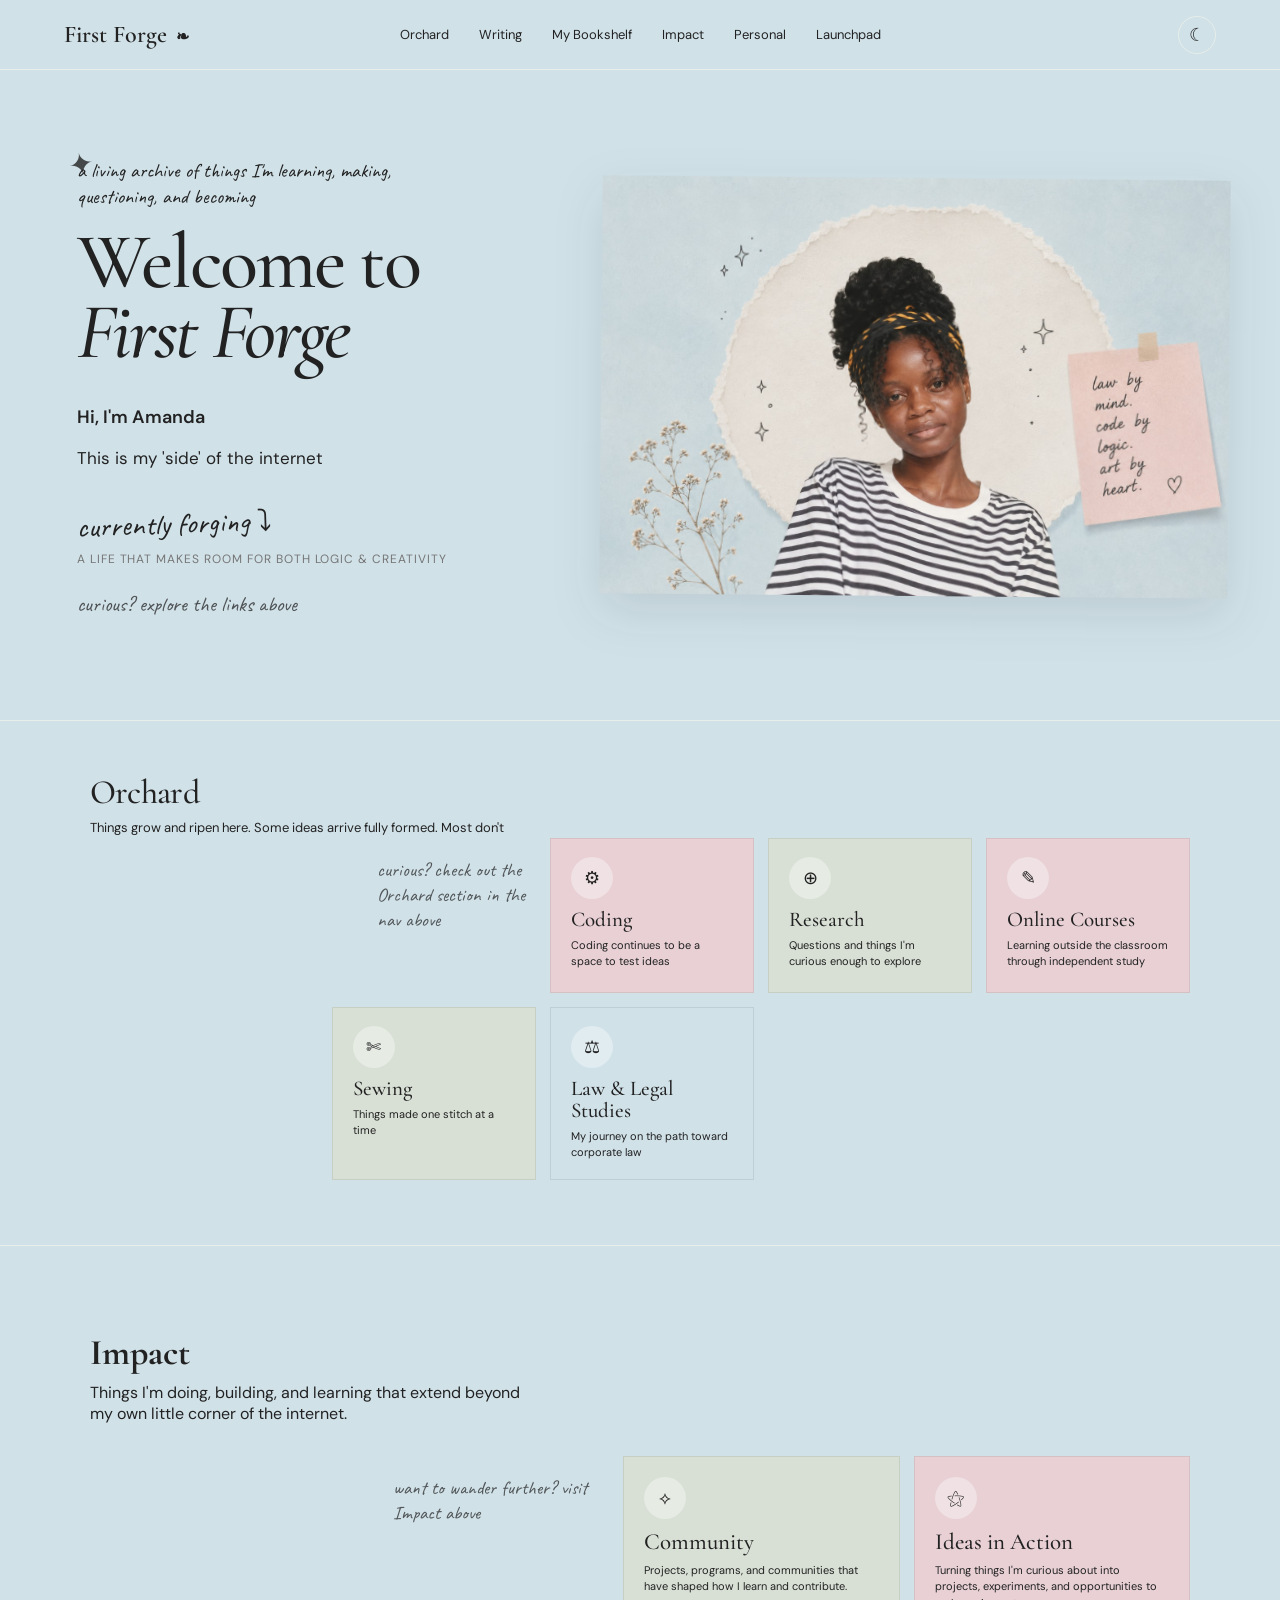
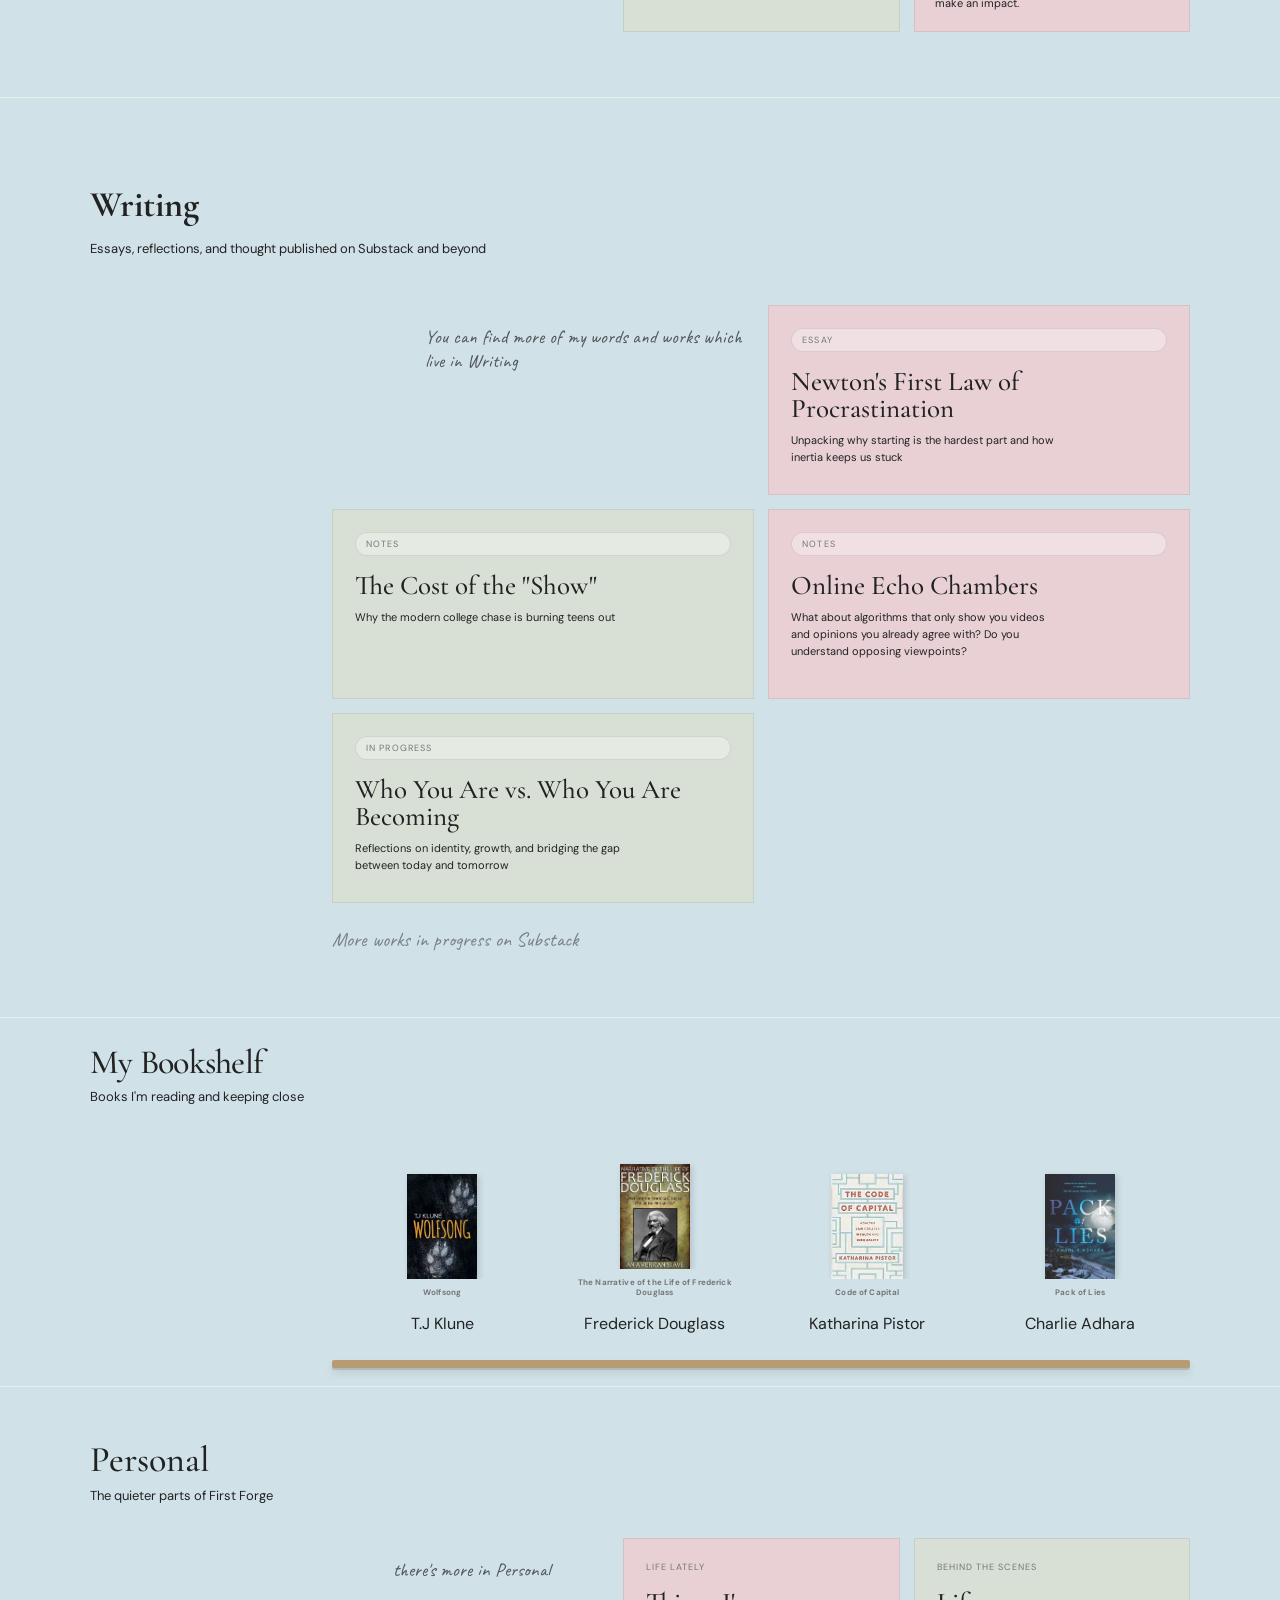
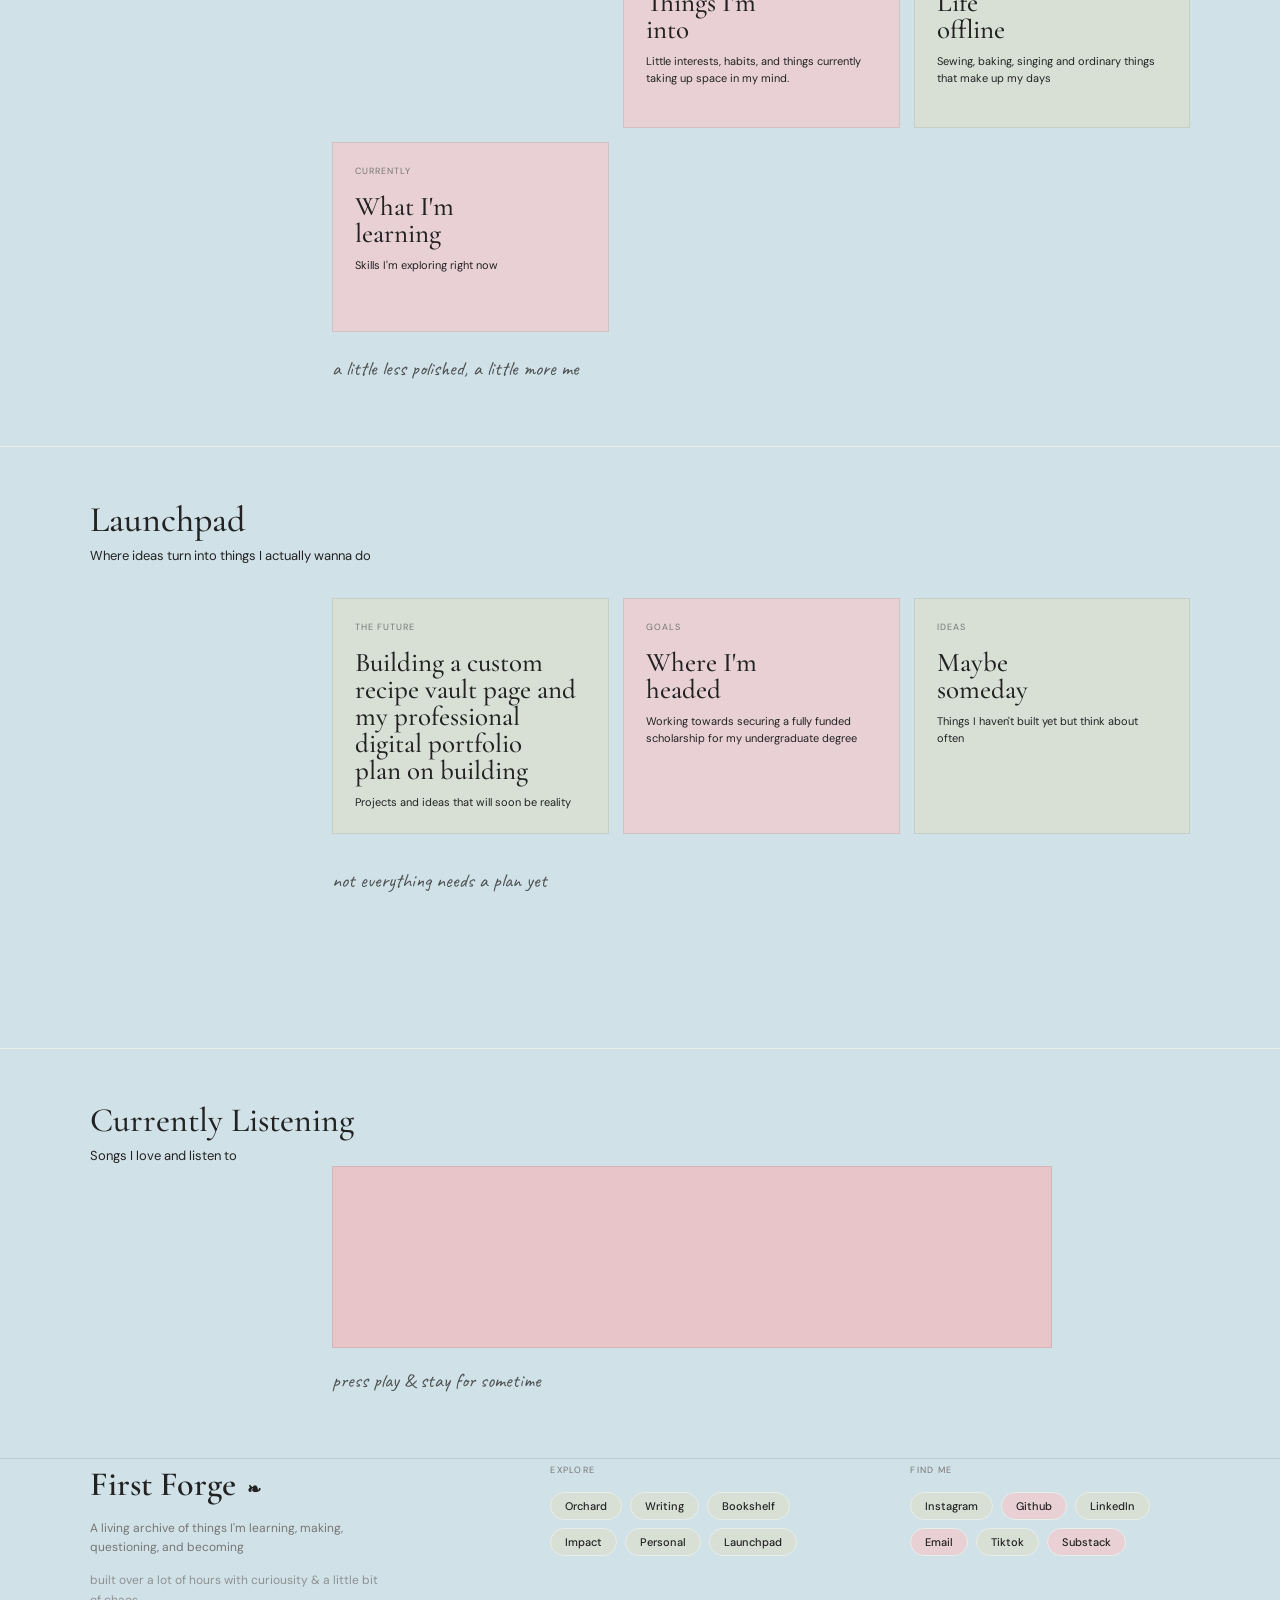
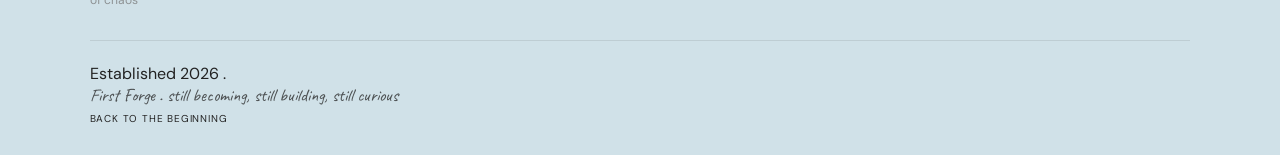
==== commit be6b992f: "Deleted homepage nav and added footer to mybookshelf.html" ====
--- a/index.html
+++ b/index.html
@@ -19,7 +19,6 @@
         </a>
 
         <nav class="navigation">
-            <a href="index.html">Homepage</a>
             <a href="orchard.html">Orchard</a>
             <a href="writing.html">Writing</a>
             <a href="mybookshelf.html">My Bookshelf</a>
@@ -375,7 +374,6 @@
                     <span class="footer-label">EXPLORE</span>
         
             <nav class="footer-navigation"> 
-                <a href="index.html">Home</a> 
                 <a href="orchard.html">Orchard</a> 
                 <a href="writing.html">Writing</a> 
                 <a href="mybookshelf.html">Bookshelf</a> 
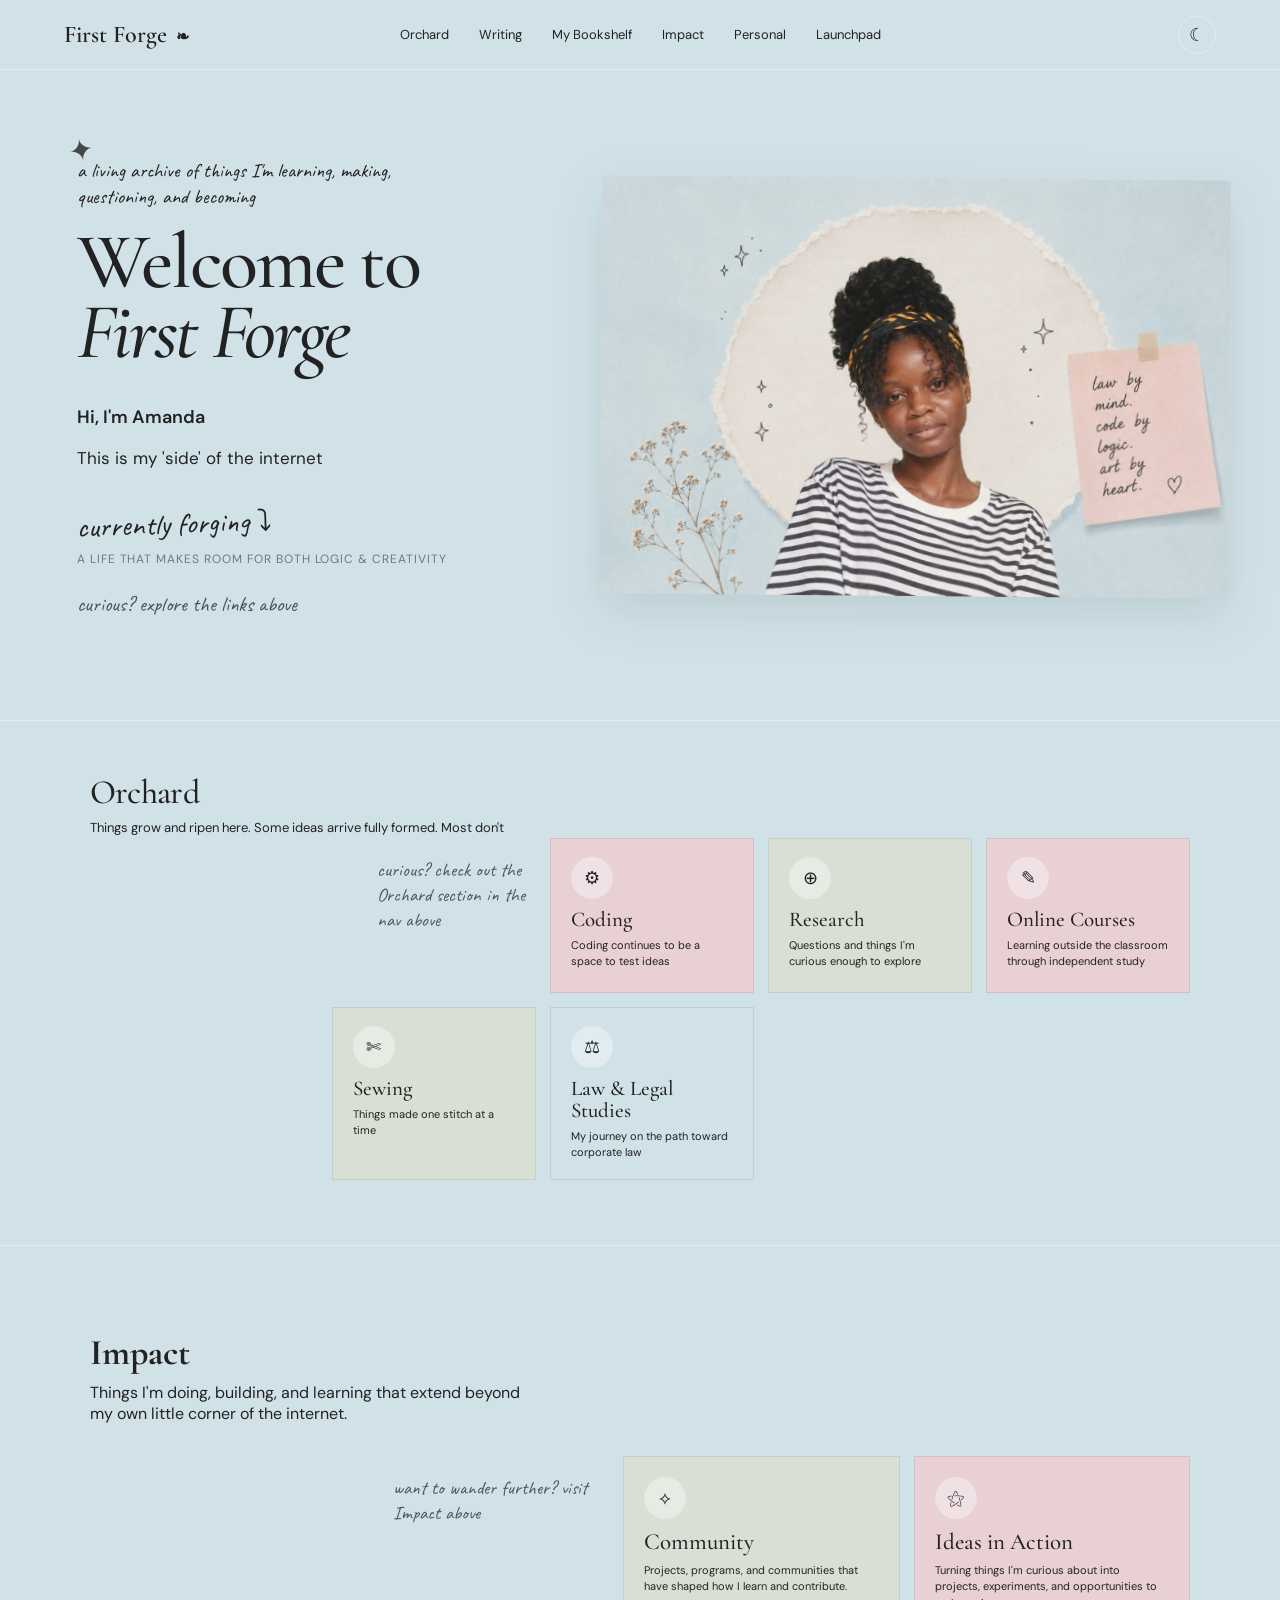
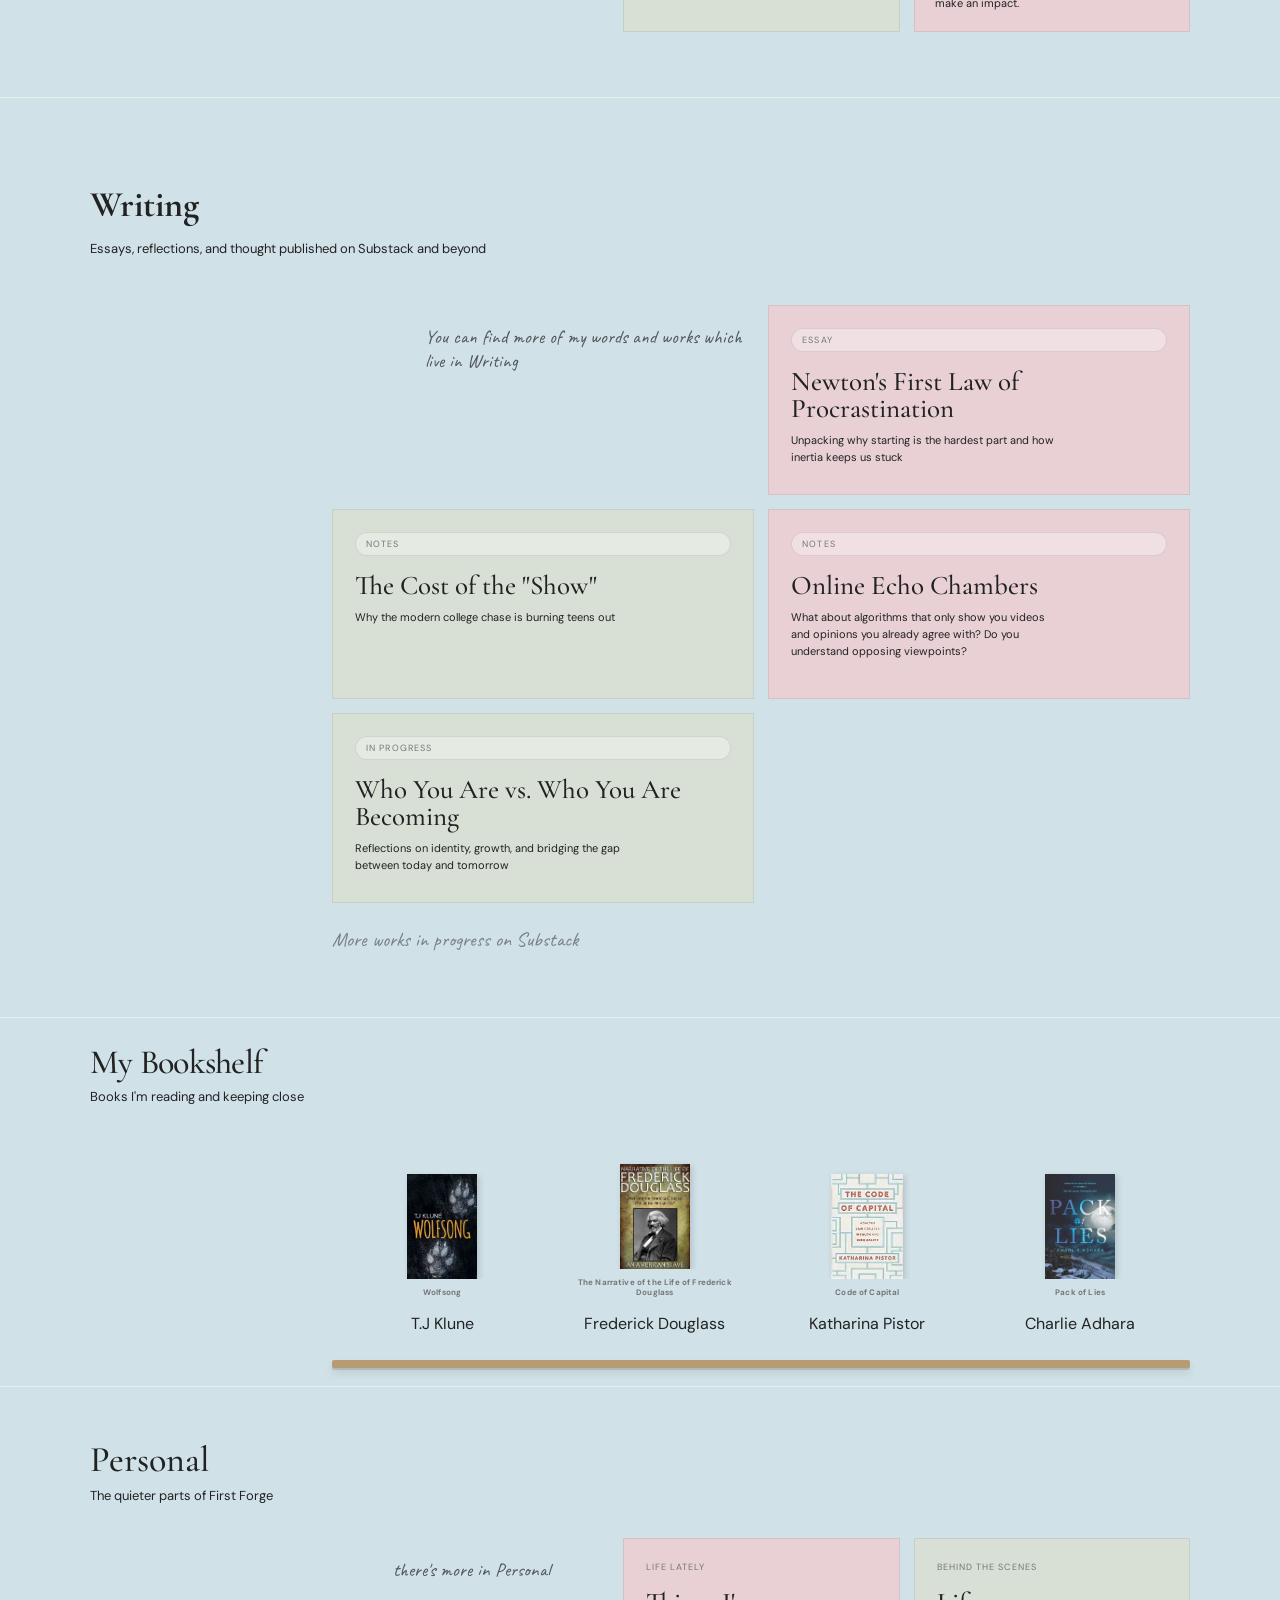
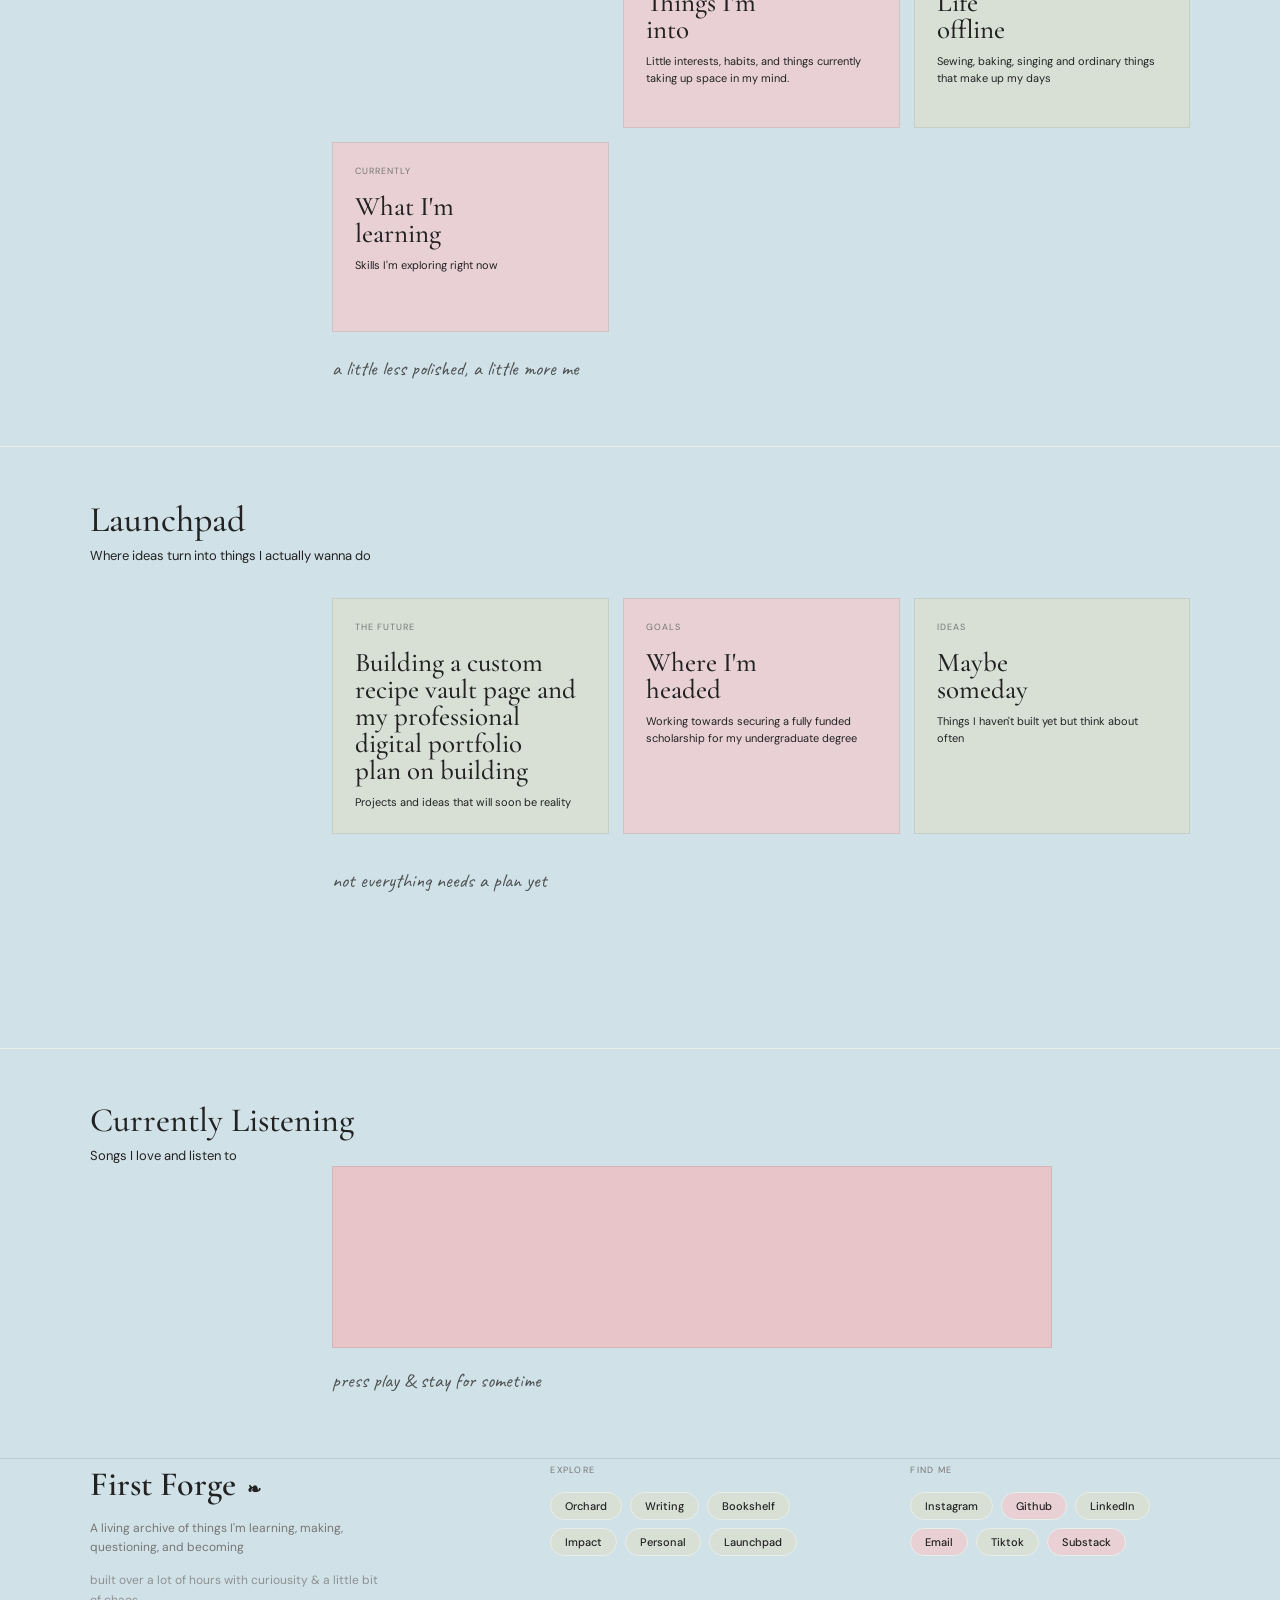
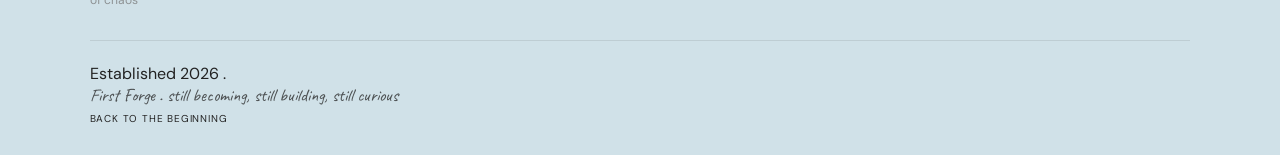
==== commit 853bc395: "fixed a typo" ====
--- a/index.html
+++ b/index.html
@@ -218,7 +218,7 @@
 
             <article class="book-card">
                 <div class="book-cover">
-                    <img src="assets/the-narrative-of-frederick-douglass.png" alt="Federick Douglass">
+                    <img src="assets/the-narrative-of-frederick-douglass.png" alt="Frederick Douglass">
                 </div>
 
                 <div class="book-note">
@@ -397,7 +397,6 @@
         </div>
 
         <div class="footer-bottom">
-
             <div class="footer-established">
                 <span>Established 2026</span>
                 <span>.</span>
--- a/style.css
+++ b/style.css
@@ -148,7 +148,7 @@
 
 .hero-star {
     position: absolute;
-    top: -11px;
+    top: -25px;
     left: -8px;
     z-index: 5;
     font-family: "Cormorant Garamond", serif;
@@ -693,7 +693,7 @@
 
 /* Bookshelf page */
 .bookshelf-page {
-    background-color: var(--blue);
+    background-color: var(--rose);
 }
 
 /* Bookshelf Hero */
@@ -781,7 +781,7 @@
     max-height: 285px;
     object-fit: contain;
     box-shadow: 4px 8px 15px rgba(34, 34, 34, 0.16);
-    transition: transform 0.25s ease box-shadow 0.25s ease;
+    transition: transform 0.25s ease, box-shadow 0.25s ease;
 }
 
 .bookshelf-page .full-book-card:hover .full-book-cover img {
@@ -928,7 +928,7 @@
 
 /* Closing Note */
 .bookshelf-page .page-closing-note {
-    padding: 20 8% 90px;
+    padding: 20px 8% 90px;
     margin: 0;
     font-family: "Caveat", cursive;
     font-size: 27px;
@@ -1272,7 +1272,7 @@
 .launchpad-heading h2,
 .listening-heading h2 {
     font-family: "Cormorant Garamond", serif;
-    font-size: 2.25rem;;
+    font-size: 2.25rem;
    margin-bottom: 0.5rem;
 }
 
@@ -1953,7 +1953,7 @@
 }
 
 .mybookshelf-page {
-    background-color: var(--blue);
+    background-color: var(--sage);
 }
 
 .impact-page {
@@ -1992,7 +1992,7 @@
     }
 
     .subpage-grid {
-        grid-template-columns: repeat(auto-fill), minmax(260px, 1fr);
+        grid-template-columns: repeat(auto-fill, minmax(260px, 1fr));
         gap: 1.5rem;
         padding: 0 5% 60px;
     }
@@ -2105,21 +2105,16 @@
     line-height: 1.75;
 }
 
-
 /* Personal Cards*/
-
 .personal-grid {
     position: relative;
     padding: 5px 8% 110px;
-
     display: grid;
     grid-template-columns: repeat(2, 1fr);
     gap: 24px;
 }
 
-
 /* Individual card */
-
 .personal-card {
     position: relative;
     min-height: 310px;
@@ -2143,9 +2138,7 @@
         box-shadow 0.25s ease;
 }
 
-
 /* Card colours */
-
 .personal-card:nth-child(odd) {
     background-color: var(--rose);
 }
@@ -2154,9 +2147,7 @@
     background-color: var(--sage);
 }
 
-
 /* Tiny decorative corner */
-
 .personal-card::after {
     content: "✦";
     position: absolute;
@@ -2219,32 +2210,24 @@
 
 
 /* Card Label */
-
 .card-meta {
     margin-bottom: 38px;
 }
 
 .category-tag {
     display: inline-block;
-
     padding: 6px 10px;
-
     border: 1px solid rgba(55, 55, 45, 0.12);
     border-radius: 20px;
-
     background-color: rgba(255, 255, 255, 0.28);
-
     font-family: "DM Sans", sans-serif;
     font-size: 9px;
     letter-spacing: 0.13em;
     text-transform: uppercase;
-
     color: var(--muted-text);
 }
 
-
 /* Card text*/
-
 .personal-card h2 {
     max-width: 450px;
 
@@ -2404,53 +2387,40 @@
     line-height: 1.8;
 }
 
-
 /* Footer */
-
 .personal-page .site-footer {
     background-color: var(--blue);
 }
 
-
 /* Personal Mobile*/
-
 @media (max-width: 760px) {
-
     .personal-page .page-hero {
         padding: 65px 7% 55px;
     }
-
     .personal-page .page-hero h1 {
         font-size: clamp(62px, 18vw, 90px);
     }
-
     .personal-page .page-intro {
         margin-top: 25px;
         font-size: 16px;
         line-height: 1.7;
     }
-
     .personal-grid {
         grid-template-columns: 1fr;
         padding: 0 7% 75px;
         gap: 18px;
     }
-
     .personal-card {
         min-height: 275px;
         padding: 28px;
     }
-
     .personal-card h2 {
         font-size: 38px;
     }
-
     .card-meta {
         margin-bottom: 30px;
     }
-
     /* Remove rotations on small screens */
-
     .personal-card:nth-child(1),
     .personal-card:nth-child(2),
     .personal-card:nth-child(3),
@@ -2459,7 +2429,6 @@
     .personal-card:nth-child(6) {
         transform: none;
     }
-
     .personal-card:nth-child(1):hover,
     .personal-card:nth-child(2):hover,
     .personal-card:nth-child(3):hover,
@@ -2468,17 +2437,14 @@
     .personal-card:nth-child(6):hover {
         transform: translateY(-4px);
     }
-
     .personal-notes {
         margin: 0 7% 75px;
         padding: 45px 28px 40px;
     }
-
     .personal-notes h2 {
         font-size: 42px;
         line-height: 1;
     }
-
     .personal-notes::after {
         right: 20px;
         top: 20px;
@@ -2486,13 +2452,11 @@
 }
 
 /* Writing Page*/
-
 .writing-page {
-    background-color: var(--background);
+    background-color: var(--blue);
 }
 
 /* Writing Hero */
-
 .writing-page .page-hero {
     position: relative;
     padding: 90px 8% 60px;
@@ -2581,7 +2545,6 @@
 }
 
 /* Article Thumbnails*/
-
 .article-thumbnail {
     width: 100%;
     height: 210px;
@@ -2740,7 +2703,7 @@
 
 /* Orchard Page*/
 .orchard-page {
-    background-color: var(--background);
+    background-color: var(--sage);
 }
 
 /* Orchard Hero*/
@@ -3195,7 +3158,7 @@
 
 /* Impact Page */
 .impact-page {
-    background: var(--background);
+    background: var(--rose);
 }
 
 /* Impact Hero */
@@ -3307,7 +3270,7 @@
 }
 
 .impact-page .impact-card:nth-child(3) .impact-tag {
-    background: var(--ice-blue);
+    background: var(--blue);
 }
 
 /* Card Typography */
@@ -3434,7 +3397,6 @@
 
 /* Mobile Responsiveness */
 @media (max-width: 760px) {
-
     .impact-page .page-hero {
         padding-top: 65px;
         padding-bottom: 35px;
